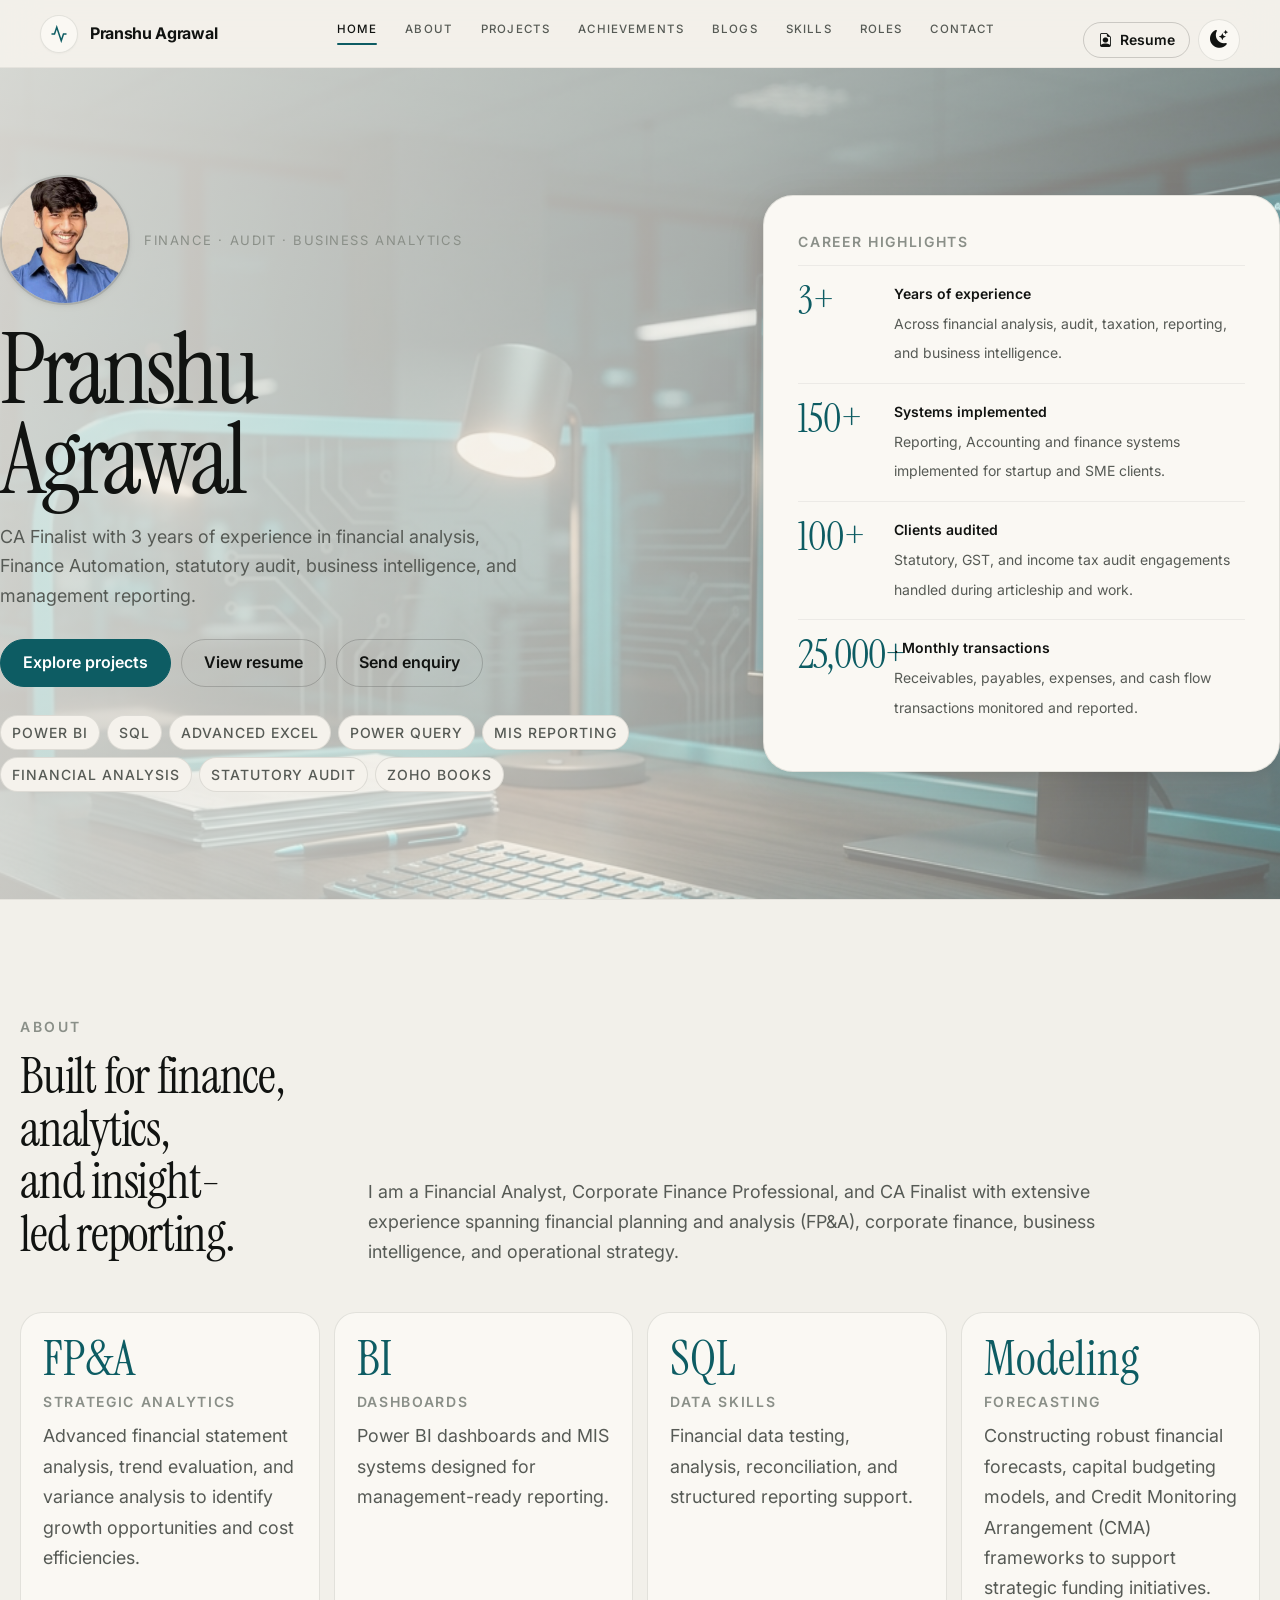
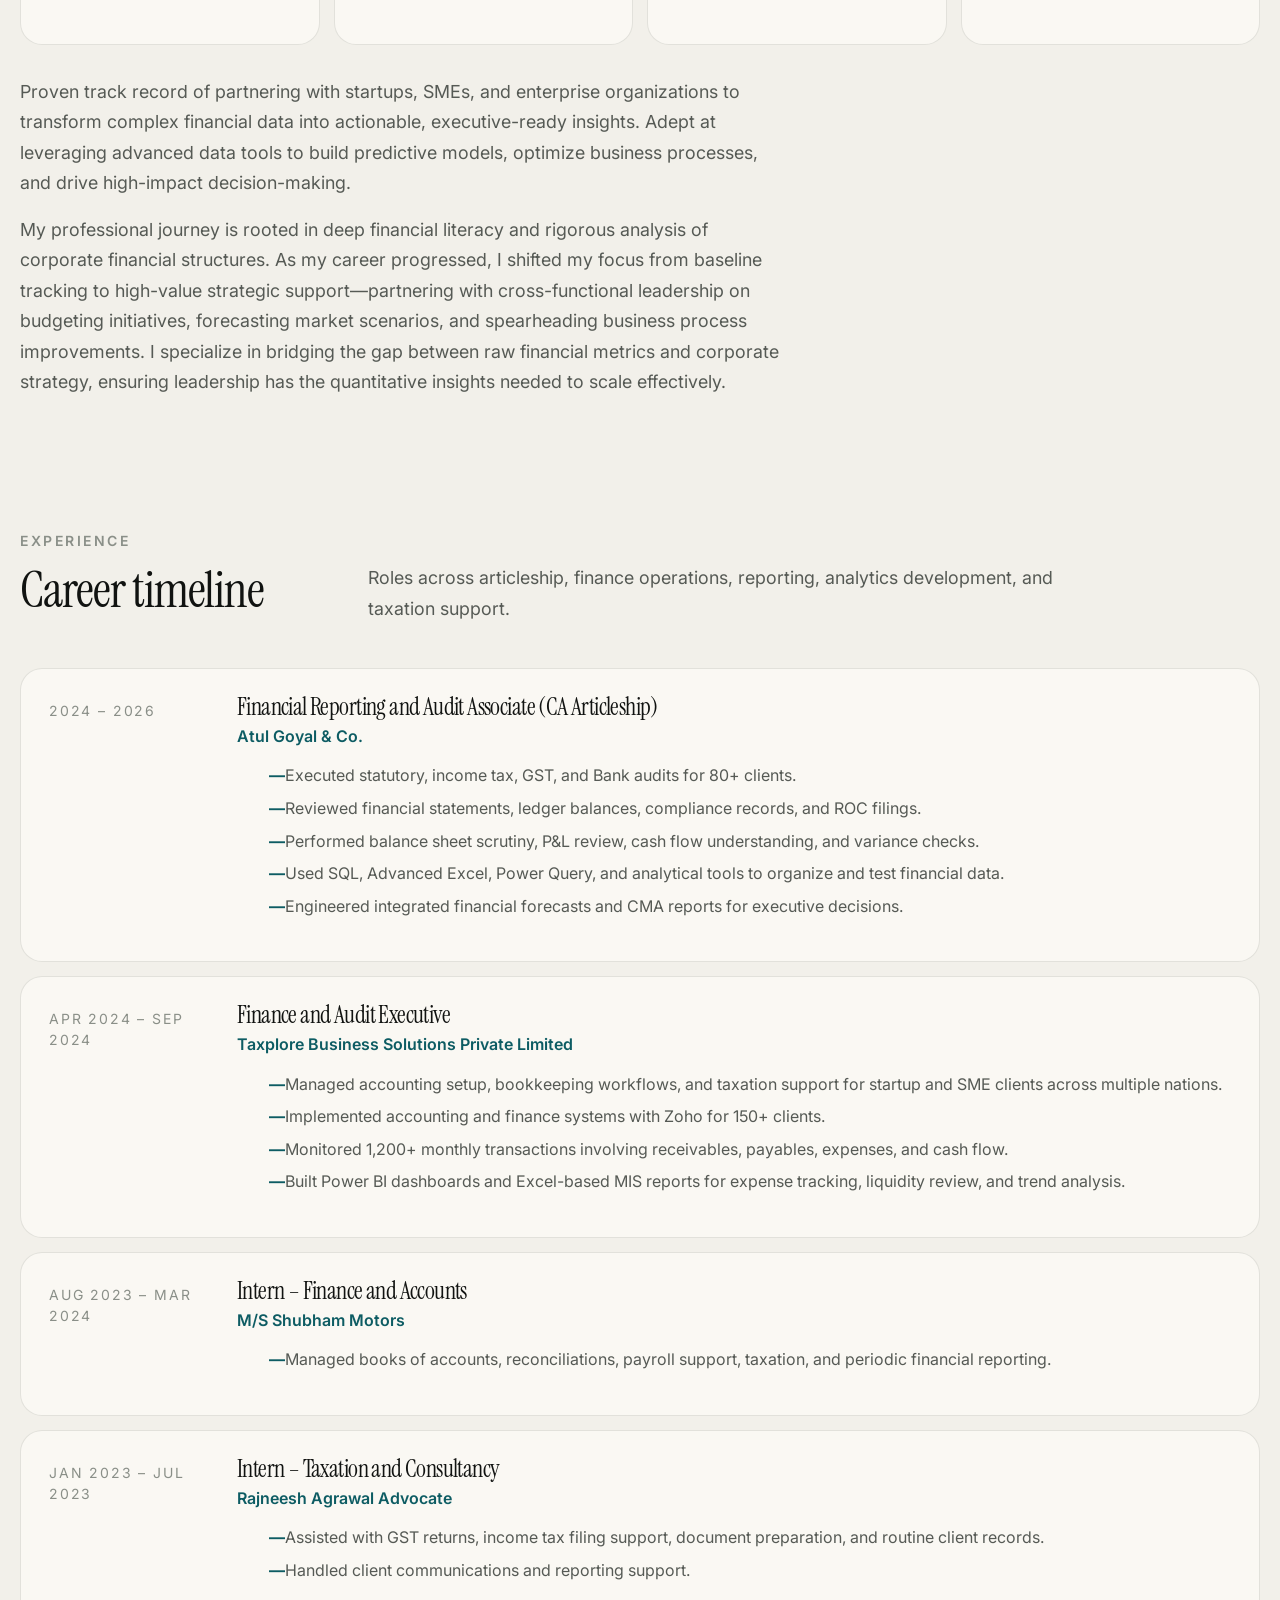
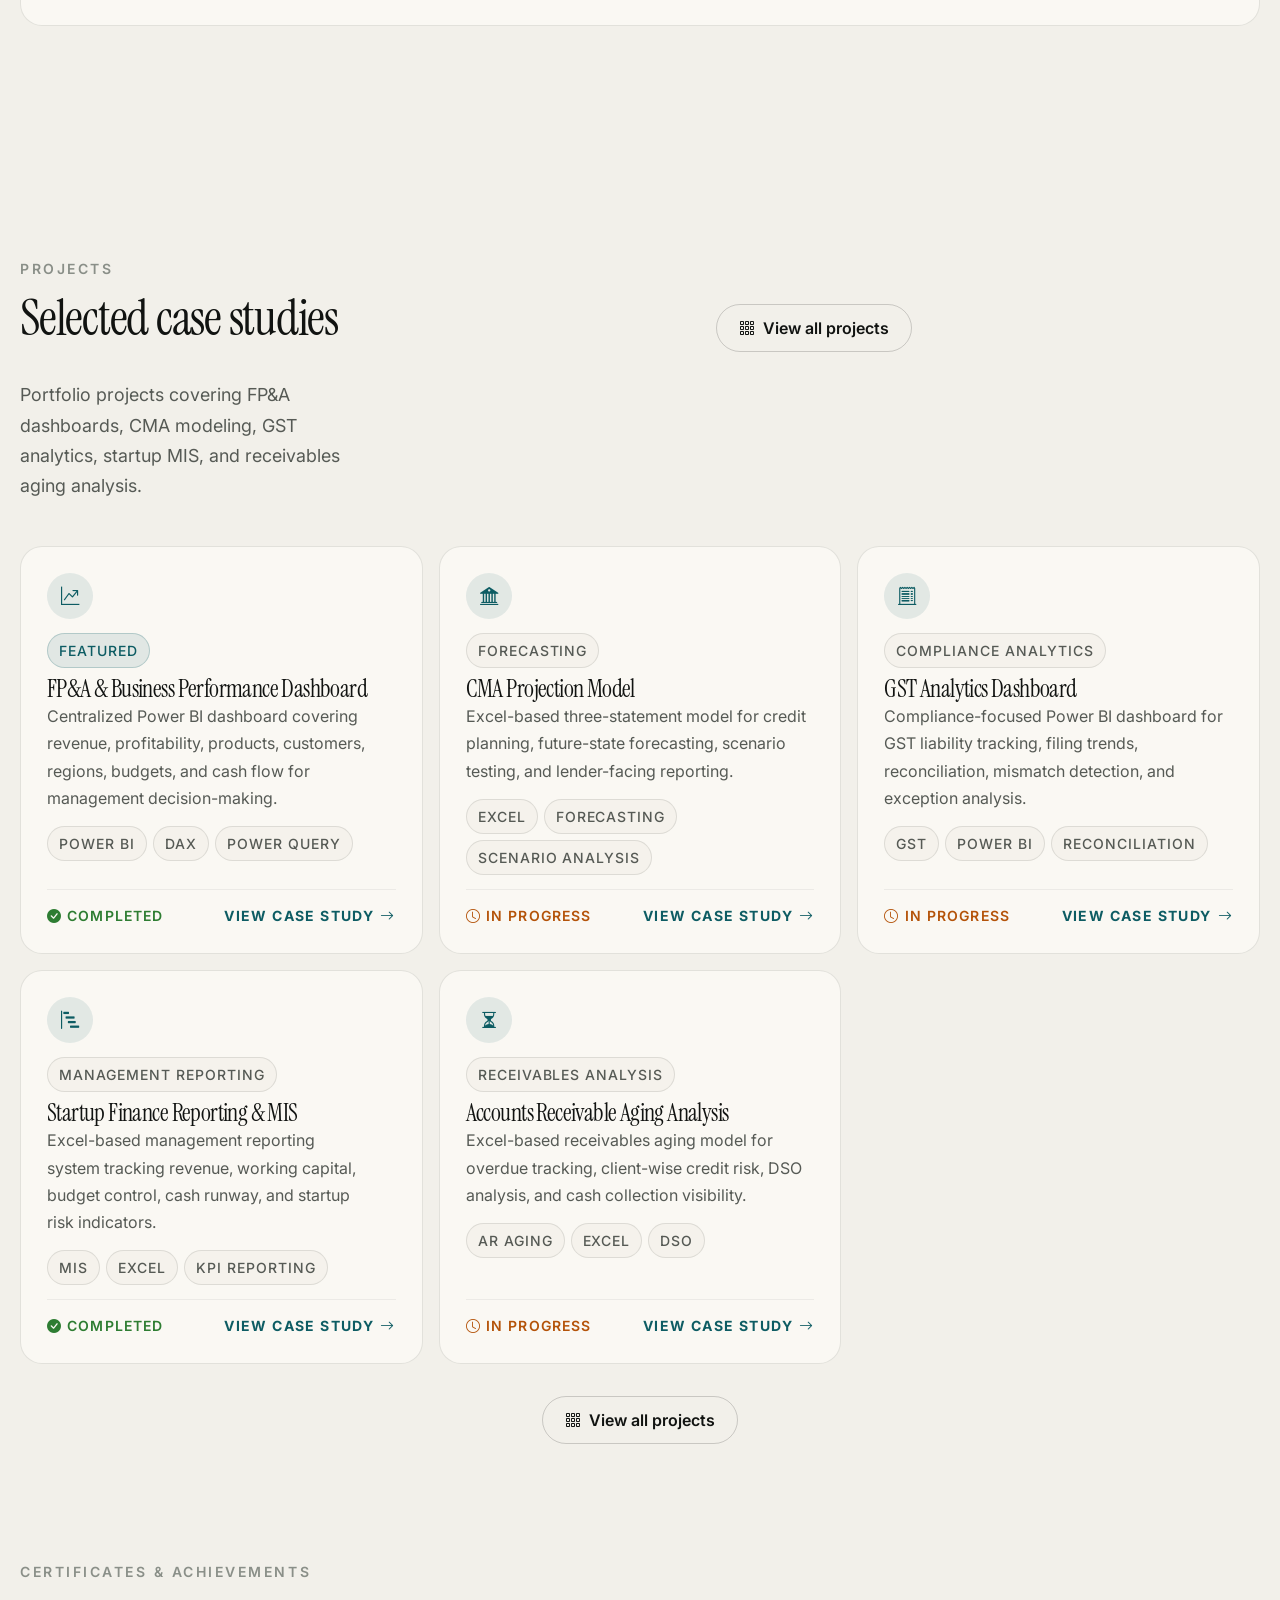
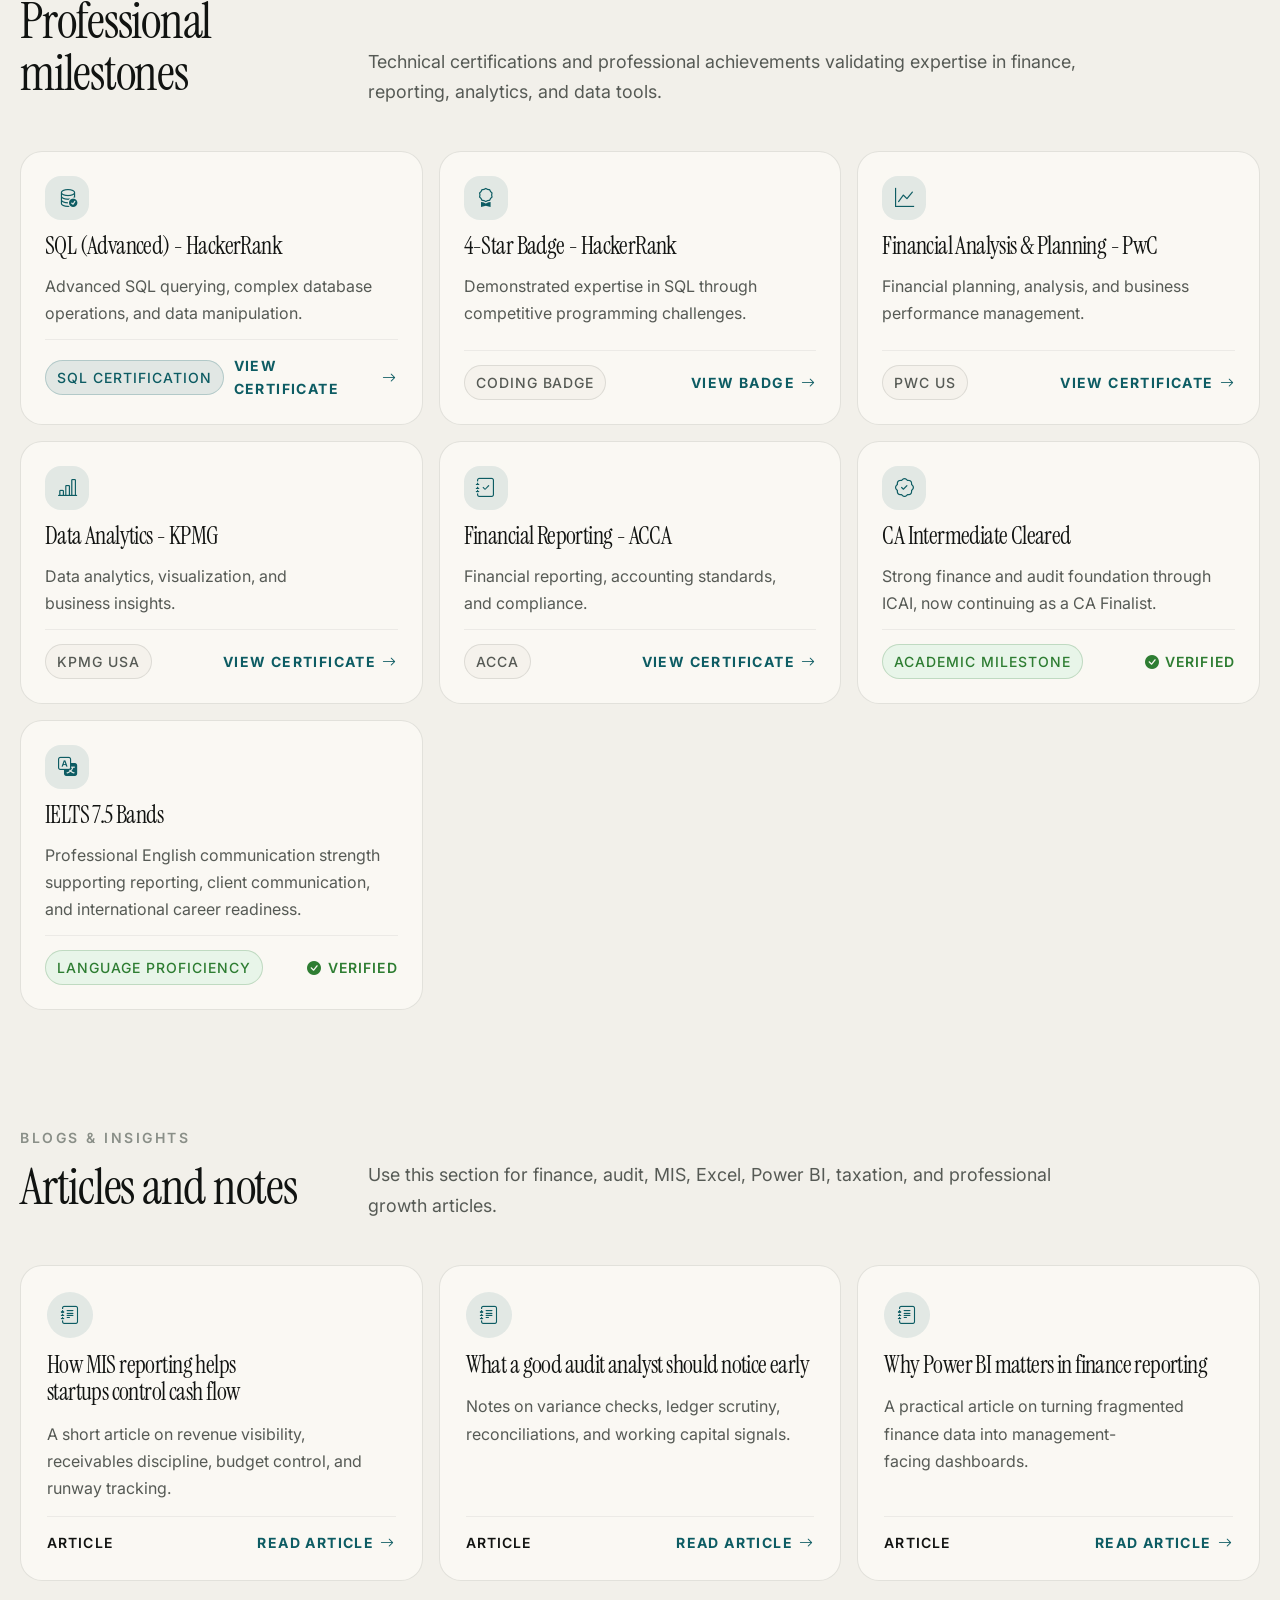
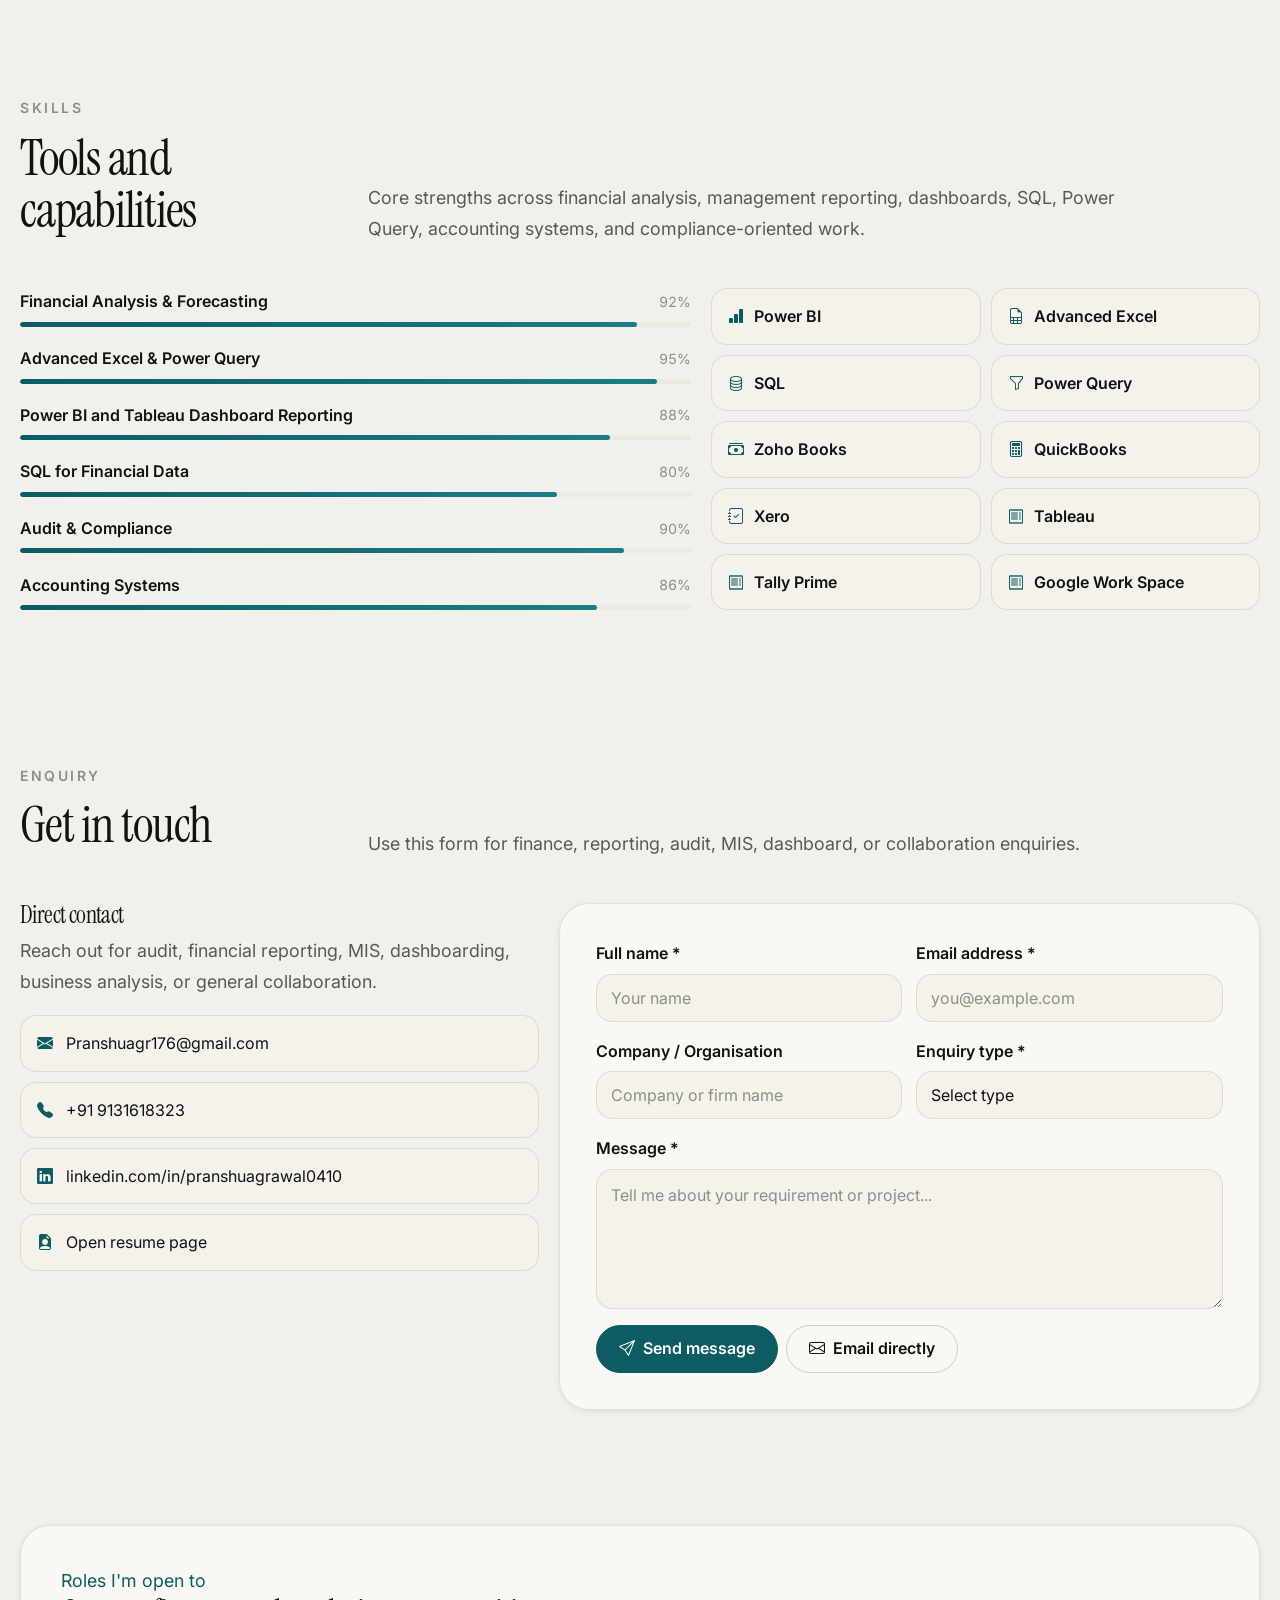
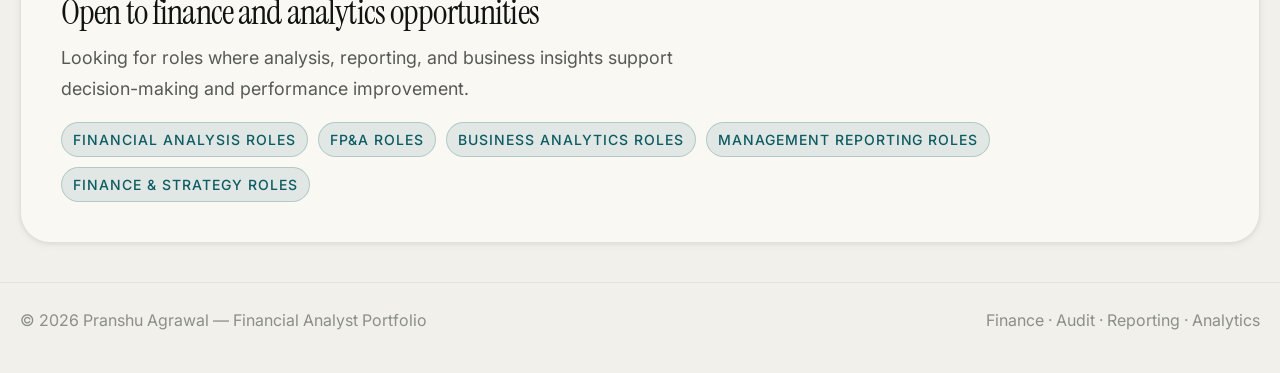
==== index.html @ 71f7e706 "Update index.html" ====
<!DOCTYPE html>
<html lang="en" data-theme="light">
<head>
  <meta charset="UTF-8" />
  <meta name="viewport" content="width=device-width, initial-scale=1.0" />
  <title>Pranshu Agrawal — Financial Analyst </title>
  <meta
    name="description"
    content="Portfolio of Pranshu Agrawal, Financial Analyst with expertise in audit, financial reporting, taxation, Power BI, SQL, Excel, MIS, and business analytics."
  />

  <link rel="preconnect" href="https://fonts.googleapis.com">
  <link rel="preconnect" href="https://fonts.gstatic.com" crossorigin>
  <link
    href="https://fonts.googleapis.com/css2?family=Inter:wght@400;500;600;700;800&family=Instrument+Serif:ital@0;1&display=swap"
    rel="stylesheet"
  />

  <link href="https://cdn.jsdelivr.net/npm/bootstrap@5.3.8/dist/css/bootstrap.min.css" rel="stylesheet">
  <link rel="stylesheet" href="https://cdn.jsdelivr.net/npm/bootstrap-icons@1.11.3/font/bootstrap-icons.min.css">
  <link href="https://unpkg.com/aos@2.3.4/dist/aos.css" rel="stylesheet">
  <link rel="stylesheet" href="css/style.css" />
  <link rel="stylesheet" href="css/mobile-navbar.css" media="screen and (max-width: 991.98px)">

  <script type="application/ld+json">
  {
    "@context": "https://schema.org",
    "@type": "Person",
    "name": "Pranshu Agrawal",
    "jobTitle": "Financial Analyst",
    "email": "Pranshuagr176@gmail.com",
    "telephone": "+91 9131618323",
    "url": "https://myportfoliowebsite.com",
    "sameAs": ["https://linkedin.com/in/pranshuagrawal0410"]
  }
  </script>
</head>
<body>
  <a href="#hero" class="skip-link">Skip to content</a>

  <header class="site-header">
    <nav class="navbar navbar-expand-lg" aria-label="Main navigation">
      <div class="wrap d-flex align-items-center justify-content-between gap-3">
        <a class="navbar-brand" href="index.html">
          <span class="brand-logo" aria-hidden="true">
            <svg width="18" height="18" viewBox="0 0 24 24" fill="none" stroke="currentColor" stroke-width="2">
              <polyline points="22 12 18 12 15 21 9 3 6 12 2 12"></polyline>
            </svg>
          </span>
          Pranshu Agrawal
        </a>

        <button
          class="navbar-toggler"
          type="button"
          data-bs-toggle="collapse"
          data-bs-target="#mainNav"
          aria-controls="mainNav"
          aria-expanded="false"
          aria-label="Toggle navigation"
        >
          <i class="bi bi-list" style="font-size:1.25rem;"></i>
        </button>

        <div class="collapse navbar-collapse" id="mainNav">
          <ul class="navbar-nav mx-auto mb-2 mb-lg-0 gap-1">
            <li class="nav-item"><a class="nav-link active" href="#hero">Home</a></li>
            <li class="nav-item"><a class="nav-link" href="#about">About</a></li>
            <li class="nav-item"><a class="nav-link" href="#projects">Projects</a></li>
            <li class="nav-item"><a class="nav-link" href="#achievements">Achievements</a></li>
            <li class="nav-item"><a class="nav-link" href="#blogs">Blogs</a></li>
            <li class="nav-item"><a class="nav-link" href="#skills">Skills</a></li>
            <li class="nav-item"><a class="nav-link" href="#roles">Roles</a></li>
            <li class="nav-item"><a class="nav-link" href="#contact">Contact</a></li>
          </ul>

          <div class="d-flex align-items-center gap-2 mt-3 mt-lg-0">
            <a class="btn-outline-swiss btn-sm-swiss" href="resume.html">
              <i class="bi bi-file-earmark-person"></i> Resume
            </a>
            <button class="theme-btn" type="button" data-theme-toggle aria-label="Toggle theme">
              <i class="bi bi-moon-stars-fill"></i>
            </button>
          </div>
        </div>
      </div>
    </nav>
  </header>

  <main>
    <section class="hero" id="hero">
      <div class="hero-cover">
        <img src="assets/cover.png" alt="Cover image for portfolio" class="hero-cover-img">
      </div>

      <div class="wrap hero-content">
        <div class="hero-grid">
          <div>
            <div class="hero-eyebrow" data-aos="fade-up">
              <img src="assets/portrait.jpeg" alt="Pranshu Agrawal" class="portrait" width="130" height="130" loading="eager">
              <span>Finance · Audit · Business Analytics</span>
            </div>

            <h1 class="hero-name" data-aos="fade-up" data-aos-delay="80">Pranshu<br>Agrawal</h1>

            <p class="hero-tagline" data-aos="fade-up" data-aos-delay="140">
              CA Finalist with 3 years of experience in financial analysis, Finance Automation, statutory audit,
              business intelligence, and management reporting.
            </p>

            <div class="hero-actions" data-aos="fade-up" data-aos-delay="200">
              <a class="btn-swiss" href="#projects">Explore projects</a>
              <a class="btn-outline-swiss" href="resume.html">View resume</a>
              <a class="btn-outline-swiss" href="#contact">Send enquiry</a>
            </div>

            <div class="hero-chips" data-aos="fade-up" data-aos-delay="260">
              <span class="chip">Power BI</span>
              <span class="chip">SQL</span>
              <span class="chip">Advanced Excel</span>
              <span class="chip">Power Query</span>
              <span class="chip">MIS Reporting</span>
              <span class="chip">Financial Analysis</span>
              <span class="chip">Statutory Audit</span>
              <span class="chip">Zoho Books</span>
            </div>
          </div>

          <aside class="hero-panel" data-aos="fade-left" data-aos-delay="120">
            <div class="label-sm mb-3">Career highlights</div>

            <div class="metric-row">
              <div class="metric-num" data-count="3" data-suffix="+">0+</div>
              <div class="metric-desc">
                <strong>Years of experience</strong>
                <span>Across financial analysis, audit, taxation, reporting, and business intelligence.</span>
              </div>
            </div>

            <div class="metric-row">
              <div class="metric-num" data-count="150" data-suffix="+">0+</div>
              <div class="metric-desc">
                <strong>Systems implemented</strong>
                <span> Reporting, Accounting and finance systems implemented for startup and SME clients.</span>
              </div>
            </div>

            <div class="metric-row">
              <div class="metric-num" data-count="100" data-suffix="+">0+</div>
              <div class="metric-desc">
                <strong>Clients audited</strong>
                <span>Statutory, GST, and income tax audit engagements handled during articleship and work.</span>
              </div>
            </div>

            <div class="metric-row">
              <h1><div class="metric-num" data-count="25000" data-suffix="+">0+</div></h1>
              <div class="metric-desc">
                <strong>.    Monthly transactions</strong>
                <span>Receivables, payables, expenses, and cash flow transactions monitored and reported.</span>
              </div>
            </div>
          </aside>
        </div>
      </div>
    </section>

    <section class="section" id="about">
      <div class="wrap">
        <div class="section-head" data-aos="fade-up">
          <div>
            <span class="kicker">About</span>
            <h2 class="heading-xl">Built for finance, analytics, and insight-led reporting.</h2>
          </div>
          <p>
           I am a Financial Analyst, Corporate Finance Professional, and CA Finalist with extensive experience spanning financial planning and analysis (FP&A), corporate finance, business intelligence, and operational strategy.
          </p>
        </div>

        <div class="stats-grid" data-aos="fade-up">
          <div class="stat-card">
            <div class="stat-num">FP&A</div>
            <div class="label-sm mb-2">Strategic Analytics</div>
            <p>Advanced financial statement analysis, trend evaluation, and variance analysis to identify growth opportunities and cost efficiencies.</p>
          </div>

          <div class="stat-card">
            <div class="stat-num">BI</div>
            <div class="label-sm mb-2">Dashboards</div>
            <p>Power BI dashboards and MIS systems designed for management-ready reporting.</p>
          </div>

          <div class="stat-card">
            <div class="stat-num">SQL</div>
            <div class="label-sm mb-2">Data skills</div>
            <p>Financial data testing, analysis, reconciliation, and structured reporting support.</p>
          </div>

          <div class="stat-card">
            <div class="stat-num">Modeling</div>
            <div class="label-sm mb-2">Forecasting</div>
            <p>Constructing robust financial forecasts, capital budgeting models, and Credit Monitoring Arrangement (CMA) frameworks to support strategic funding initiatives.</p>
          </div>
        </div>

        <div class="mt-8" data-aos="fade-up">
          <p>
 Proven track record of partnering with startups, SMEs, and enterprise organizations to transform complex financial data into actionable, executive-ready insights. Adept at leveraging advanced data tools to build predictive models, optimize business processes, and drive high-impact decision-making.
          </p>

          <p class="mt-4">
My professional journey is rooted in deep financial literacy and rigorous analysis of corporate financial structures. As my career progressed, I shifted my focus from baseline tracking to high-value strategic support—partnering with cross-functional leadership on budgeting initiatives, forecasting market scenarios, and spearheading business process improvements. I specialize in bridging the gap between raw financial metrics and corporate strategy, ensuring leadership has the quantitative insights needed to scale effectively.
          </p>
        </div>
      </div>
    </section>

    <section class="section" id="experience" style="padding-top:0;">
      <div class="wrap">
        <div class="section-head" data-aos="fade-up">
          <div>
            <span class="kicker">Experience</span>
            <h2 class="heading-xl">Career timeline</h2>
          </div>
          <p>
            Roles across articleship, finance operations, reporting, analytics development, and taxation support.
          </p>
        </div>

        <div class="timeline">
          <article class="timeline-item" data-aos="fade-up">
            <div class="tl-date">2024 – 2026</div>
            <div>
              <h3 class="tl-title">Financial Reporting and Audit Associate (CA Articleship)</h3>
              <span class="tl-company">Atul Goyal &amp; Co.</span>
              <ul class="tl-points">
                <li>Executed statutory, income tax, GST, and Bank audits for 80+ clients.</li>
                <li>Reviewed financial statements, ledger balances, compliance records, and ROC filings.</li>
                <li>Performed balance sheet scrutiny, P&amp;L review, cash flow understanding, and variance checks.</li>
                <li>Used SQL, Advanced Excel, Power Query, and analytical tools to organize and test financial data.</li>
                <li>Engineered integrated financial forecasts and CMA reports for executive decisions.</li>
              </ul>
            </div>
          </article>

          <article class="timeline-item" data-aos="fade-up">
            <div class="tl-date">Apr 2024 – Sep 2024</div>
            <div>
              <h3 class="tl-title">Finance and Audit Executive</h3>
              <span class="tl-company">Taxplore Business Solutions Private Limited</span>
              <ul class="tl-points">
                <li>Managed accounting setup, bookkeeping workflows, and taxation support for startup and SME clients across multiple nations.</li>
                <li>Implemented accounting and finance systems with Zoho for 150+ clients.</li>
                <li>Monitored 1,200+ monthly transactions involving receivables, payables, expenses, and cash flow.</li>
                <li>Built Power BI dashboards and Excel-based MIS reports for expense tracking, liquidity review, and trend analysis.</li>
              </ul>
            </div>
          </article>

          <article class="timeline-item" data-aos="fade-up">
            <div class="tl-date">Aug 2023 – Mar 2024</div>
            <div>
              <h3 class="tl-title">Intern – Finance and Accounts</h3>
              <span class="tl-company">M/S Shubham Motors</span>
              <ul class="tl-points">
                <li>Managed books of accounts, reconciliations, payroll support, taxation, and periodic financial reporting.</li>
              </ul>
            </div>
          </article>

          <article class="timeline-item" data-aos="fade-up">
            <div class="tl-date">Jan 2023 – Jul 2023</div>
            <div>
              <h3 class="tl-title">Intern – Taxation and Consultancy</h3>
              <span class="tl-company">Rajneesh Agrawal Advocate</span>
              <ul class="tl-points">
                <li>Assisted with GST returns, income tax filing support, document preparation, and routine client records.</li>
                <li>Handled client communications and reporting support.</li>
              </ul>
            </div>
          </article>
        </div>
      </div>
    </section>

    <section class="section" id="projects">
      <div class="wrap">
        <div class="section-head" data-aos="fade-up">
          <div>
            <span class="kicker">Projects</span>
            <h2 class="heading-xl">Selected case studies</h2>
          </div>
         <div class="mt-8 text-center" data-aos="fade-up">
          <a class="btn-outline-swiss" href="projects.html">
            <i class="bi bi-grid-3x3-gap"></i> View all projects
          </a>
         </div>
          <p>
            Portfolio projects covering FP&amp;A dashboards, CMA modeling, GST analytics, startup MIS, and receivables aging analysis.
          </p>
        </div>

        <div class="projects-grid">
          <article class="project-card" data-aos="fade-up">
            <div class="project-icon"><i class="bi bi-graph-up-arrow"></i></div>
            <div>
              <span class="chip chip-primary mb-2">Featured</span>
              <h3>FP&amp;A &amp; Business Performance Dashboard</h3>
              <p>Centralized Power BI dashboard covering revenue, profitability, products, customers, regions, budgets, and cash flow for management decision-making.</p>
            </div>
            <div class="project-chips">
              <span class="chip">Power BI</span>
              <span class="chip">DAX</span>
              <span class="chip">Power Query</span>
            </div>
            <div class="project-foot">
              <span class="project-status status-complete"><i class="bi bi-check-circle-fill"></i> Completed</span>
              <a class="project-link" href="project-fpa.html">View case study <i class="bi bi-arrow-right"></i></a>
            </div>
          </article>

          <article class="project-card" data-aos="fade-up">
            <div class="project-icon"><i class="bi bi-bank2"></i></div>
            <div>
              <span class="chip mb-2">Forecasting</span>
              <h3>CMA Projection Model</h3>
              <p>Excel-based three-statement model for credit planning, future-state forecasting, scenario testing, and lender-facing reporting.</p>
            </div>
            <div class="project-chips">
              <span class="chip">Excel</span>
              <span class="chip">Forecasting</span>
              <span class="chip">Scenario Analysis</span>
            </div>
            <div class="project-foot">
              <span class="project-status status-progress"><i class="bi bi-clock"></i> In Progress</span>
              <a class="project-link" href="project-cma.html">View case study <i class="bi bi-arrow-right"></i></a>
            </div>
          </article>

          <article class="project-card" data-aos="fade-up">
            <div class="project-icon"><i class="bi bi-receipt-cutoff"></i></div>
            <div>
              <span class="chip mb-2">Compliance Analytics</span>
              <h3>GST Analytics Dashboard</h3>
              <p>Compliance-focused Power BI dashboard for GST liability tracking, filing trends, reconciliation, mismatch detection, and exception analysis.</p>
            </div>
            <div class="project-chips">
              <span class="chip">GST</span>
              <span class="chip">Power BI</span>
              <span class="chip">Reconciliation</span>
            </div>
            <div class="project-foot">
              <span class="project-status status-progress"><i class="bi bi-clock"></i> In Progress</span>
              <a class="project-link" href="project-gst.html">View case study <i class="bi bi-arrow-right"></i></a>
            </div>
          </article>

          <article class="project-card" data-aos="fade-up">
            <div class="project-icon"><i class="bi bi-bar-chart-steps"></i></div>
            <div>
              <span class="chip mb-2">Management Reporting</span>
              <h3>Startup Finance Reporting &amp; MIS</h3>
              <p>Excel-based management reporting system tracking revenue, working capital, budget control, cash runway, and startup risk indicators.</p>
            </div>
            <div class="project-chips">
              <span class="chip">MIS</span>
              <span class="chip">Excel</span>
              <span class="chip">KPI Reporting</span>
            </div>
            <div class="project-foot">
              <span class="project-status status-complete"><i class="bi bi-check-circle-fill"></i> Completed</span>
              <a class="project-link" href="project-mis.html">View case study <i class="bi bi-arrow-right"></i></a>
            </div>
          </article>

          <article class="project-card" data-aos="fade-up">
            <div class="project-icon"><i class="bi bi-hourglass-split"></i></div>
            <div>
              <span class="chip mb-2">Receivables Analysis</span>
              <h3>Accounts Receivable Aging Analysis</h3>
              <p>Excel-based receivables aging model for overdue tracking, client-wise credit risk, DSO analysis, and cash collection visibility.</p>
            </div>
            <div class="project-chips">
              <span class="chip">AR Aging</span>
              <span class="chip">Excel</span>
              <span class="chip">DSO</span>
            </div>
            <div class="project-foot">
              <span class="project-status status-progress"><i class="bi bi-clock"></i> In Progress</span>
              <a class="project-link" href="project-ar.html">View case study <i class="bi bi-arrow-right"></i></a>
            </div>
          </article>
        </div>

        <div class="mt-8 text-center" data-aos="fade-up">
          <a class="btn-outline-swiss" href="projects.html">
            <i class="bi bi-grid-3x3-gap"></i> View all projects
          </a>
        </div>
      </div>
    </section>

    <section class="section" id="achievements" style="padding-top:0;">
      <div class="wrap">
        <div class="section-head" data-aos="fade-up">
          <div>
            <span class="kicker">Certificates & Achievements</span>
            <h2 class="heading-xl">Professional milestones</h2>
          </div>
          <p>
            Technical certifications and professional achievements validating expertise in finance,
            reporting, analytics, and data tools.
          </p>
        </div>

        <div class="achievements-grid">
          <article class="achievement-card" data-aos="fade-up">
            <div class="achievement-icon"><i class="bi bi-database-check"></i></div>
            <h3>SQL (Advanced) - HackerRank</h3>
            <p>Advanced SQL querying, complex database operations, and data manipulation.</p>
            <div class="project-foot">
              <span class="chip chip-primary">SQL Certification</span>
              <a href="https://www.hackerrank.com/certificates/iframe/f44a34c142cf" class="project-link" target="_blank" rel="noopener noreferrer">View Certificate <i class="bi bi-arrow-right"></i></a>
            </div>
          </article>

          <article class="achievement-card" data-aos="fade-up">
            <div class="achievement-icon"><i class="bi bi-award"></i></div>
            <h3>4-Star Badge - HackerRank</h3>
            <p>Demonstrated expertise in SQL through competitive programming challenges.</p>
            <div class="project-foot">
              <span class="chip">Coding Badge</span>
              <a href="https://www.hackerrank.com/certificates/iframe/f44a34c142cf" class="project-link" target="_blank" rel="noopener noreferrer">View Badge <i class="bi bi-arrow-right"></i></a>
            </div>
          </article>

          <article class="achievement-card" data-aos="fade-up">
            <div class="achievement-icon"><i class="bi bi-graph-up"></i></div>
            <h3>Financial Analysis &amp; Planning - PwC</h3>
            <p>Financial planning, analysis, and business performance management.</p>
            <div class="project-foot">
              <span class="chip">PwC US</span>
              <a href="https://forage-uploads-prod.s3.amazonaws.com/completion-certificates/PwC%20US/N9wYyLnaWpizw8Yjy_CA4pBqsy4b4PdyaBP_s7kywQ3bdoi59cJwq_1730026699503_completion_certificate.pdf" class="project-link" target="_blank" rel="noopener noreferrer">View Certificate <i class="bi bi-arrow-right"></i></a>
            </div>
          </article>

          <article class="achievement-card" data-aos="fade-up">
            <div class="achievement-icon"><i class="bi bi-bar-chart-line"></i></div>
            <h3>Data Analytics - KPMG</h3>
            <p>Data analytics, visualization, and business insights.</p>
            <div class="project-foot">
              <span class="chip">KPMG USA</span>
              <a href="https://forage-uploads-prod.s3.amazonaws.com/completion-certificates/KPMG%20USA/AQx4i8JTDDJrMAq4F_dqdMvpBtAYYtbbNge_s7kywQ3bdoi59cJwq_1730024475104_completion_certificate.pdf" class="project-link" target="_blank" rel="noopener noreferrer">View Certificate <i class="bi bi-arrow-right"></i></a>
            </div>
          </article>

          <article class="achievement-card" data-aos="fade-up">
            <div class="achievement-icon"><i class="bi bi-journal-check"></i></div>
            <h3>Financial Reporting - ACCA</h3>
            <p>Financial reporting, accounting standards, and compliance.</p>
            <div class="project-foot">
              <span class="chip">ACCA</span>
              <a href="https://forage-uploads-prod.s3.amazonaws.com/completion-certificates/ACCA/uY9Mkm9Emf8frDPeb_MuLqSKBp5sav83L6j_s7kywQ3bdoi59cJwq_1730025760349_completion_certificate.pdf" class="project-link" target="_blank" rel="noopener noreferrer">View Certificate <i class="bi bi-arrow-right"></i></a>
            </div>
          </article>

          <article class="achievement-card" data-aos="fade-up">
            <div class="achievement-icon"><i class="bi bi-patch-check"></i></div>
            <h3>CA Intermediate Cleared</h3>
            <p>Strong finance and audit foundation through ICAI, now continuing as a CA Finalist.</p>
            <div class="project-foot">
              <span class="chip chip-success">Academic milestone</span>
              <span class="project-status status-complete"><i class="bi bi-check-circle-fill"></i> Verified</span>
            </div>
          </article>

          <article class="achievement-card" data-aos="fade-up">
            <div class="achievement-icon"><i class="bi bi-translate"></i></div>
            <h3>IELTS 7.5 Bands</h3>
            <p>Professional English communication strength supporting reporting, client communication, and international career readiness.</p>
            <div class="project-foot">
              <span class="chip chip-success">Language proficiency</span>
              <span class="project-status status-complete"><i class="bi bi-check-circle-fill"></i> Verified</span>
            </div>
          </article>
        </div>
      </div>
    </section>

    <section class="section" id="blogs" style="padding-top:0;">
      <div class="wrap">
        <div class="section-head" data-aos="fade-up">
          <div>
            <span class="kicker">Blogs & Insights</span>
            <h2 class="heading-xl">Articles and notes</h2>
          </div>
          <p>Use this section for finance, audit, MIS, Excel, Power BI, taxation, and professional growth articles.</p>
        </div>

        <div class="projects-grid" data-aos="fade-up">
          <article class="project-card blog-trigger" data-blog="blog1" tabindex="0" role="button">
            <div class="project-icon"><i class="bi bi-journal-text"></i></div>
            <h3>How MIS reporting helps startups control cash flow</h3>
            <p>A short article on revenue visibility, receivables discipline, budget control, and runway tracking.</p>
            <div class="project-foot">
              <span class="project-status">Article</span>
              <button class="project-link blog-open-btn" type="button">Read article <i class="bi bi-arrow-right"></i></button>
            </div>
          </article>

          <article class="project-card blog-trigger" data-blog="blog2" tabindex="0" role="button">
            <div class="project-icon"><i class="bi bi-journal-text"></i></div>
            <h3>What a good audit analyst should notice early</h3>
            <p>Notes on variance checks, ledger scrutiny, reconciliations, and working capital signals.</p>
            <div class="project-foot">
              <span class="project-status">Article</span>
              <button class="project-link blog-open-btn" type="button">Read article <i class="bi bi-arrow-right"></i></button>
            </div>
          </article>

          <article class="project-card blog-trigger" data-blog="blog3" tabindex="0" role="button">
            <div class="project-icon"><i class="bi bi-journal-text"></i></div>
            <h3>Why Power BI matters in finance reporting</h3>
            <p>A practical article on turning fragmented finance data into management-facing dashboards.</p>
            <div class="project-foot">
              <span class="project-status">Article</span>
              <button class="project-link blog-open-btn" type="button">Read article <i class="bi bi-arrow-right"></i></button>
            </div>
          </article>
        </div>
      </div>
    </section>

    <section class="section" id="skills" style="padding-top:0;">
      <div class="wrap">
        <div class="section-head" data-aos="fade-up">
          <div>
            <span class="kicker">Skills</span>
            <h2 class="heading-xl">Tools and capabilities</h2>
          </div>
          <p>
            Core strengths across financial analysis, management reporting, dashboards, SQL,
            Power Query, accounting systems, and compliance-oriented work.
          </p>
        </div>

        <div class="skills-wrap">
          <div class="skill-list" data-aos="fade-up">
            <div class="skill-item">
              <div class="skill-meta"><strong>Financial Analysis & Forecasting</strong><span>92%</span></div>
              <div class="skill-track"><div class="skill-fill" data-level="92%"></div></div>
            </div>
            <div class="skill-item">
              <div class="skill-meta"><strong>Advanced Excel & Power Query</strong><span>95%</span></div>
              <div class="skill-track"><div class="skill-fill" data-level="95%"></div></div>
            </div>
            <div class="skill-item">
              <div class="skill-meta"><strong>Power BI and Tableau Dashboard Reporting</strong><span>88%</span></div>
              <div class="skill-track"><div class="skill-fill" data-level="88%"></div></div>
            </div>
            <div class="skill-item">
              <div class="skill-meta"><strong>SQL for Financial Data</strong><span>80%</span></div>
              <div class="skill-track"><div class="skill-fill" data-level="80%"></div></div>
            </div>
            <div class="skill-item">
              <div class="skill-meta"><strong>Audit & Compliance</strong><span>90%</span></div>
              <div class="skill-track"><div class="skill-fill" data-level="90%"></div></div>
            </div>
            <div class="skill-item">
              <div class="skill-meta"><strong>Accounting Systems</strong><span>86%</span></div>
              <div class="skill-track"><div class="skill-fill" data-level="86%"></div></div>
            </div>
          </div>

          <div class="tools-grid" data-aos="fade-up" data-aos-delay="80">
            <div class="tool-card"><span class="tool-icon"><i class="bi bi-bar-chart-fill"></i></span>Power BI</div>
            <div class="tool-card"><span class="tool-icon"><i class="bi bi-file-earmark-spreadsheet"></i></span>Advanced Excel</div>
            <div class="tool-card"><span class="tool-icon"><i class="bi bi-database"></i></span>SQL</div>
            <div class="tool-card"><span class="tool-icon"><i class="bi bi-funnel"></i></span>Power Query</div>
            <div class="tool-card"><span class="tool-icon"><i class="bi bi-cash-stack"></i></span>Zoho Books</div>
            <div class="tool-card"><span class="tool-icon"><i class="bi bi-calculator"></i></span>QuickBooks</div>
            <div class="tool-card"><span class="tool-icon"><i class="bi bi-journal-check"></i></span>Xero</div>
            <div class="tool-card"><span class="tool-icon"><i class="bi bi-receipt"></i></span>Tableau</div>
            <div class="tool-card"><span class="tool-icon"><i class="bi bi-receipt"></i></span>Tally Prime</div>
            <div class="tool-card"><span class="tool-icon"><i class="bi bi-receipt"></i></span>Google Work Space</div>
          </div>
        </div>
      </div>
    </section>
    <section class="section" id="contact">
      <div class="wrap">
        <div class="section-head" data-aos="fade-up">
          <div>
            <span class="kicker">Enquiry</span>
            <h2 class="heading-xl">Get in touch</h2>
          </div>
          <p>
            Use this form for finance, reporting, audit, MIS, dashboard, or collaboration enquiries.
          </p>
        </div>

        <div class="contact-grid">
          <div data-aos="fade-up">
            <h3 class="heading-md">Direct contact</h3>
            <p>
              Reach out for audit, financial reporting, MIS, dashboarding, business analysis, or general collaboration.
            </p>

            <div class="contact-info">
              <a class="contact-row" href="mailto:Pranshuagr176@gmail.com">
                <i class="bi bi-envelope-fill"></i>
                <span>Pranshuagr176@gmail.com</span>
              </a>

              <a class="contact-row" href="tel:+919131618323">
                <i class="bi bi-telephone-fill"></i>
                <span>+91 9131618323</span>
              </a>

              <a class="contact-row" href="https://linkedin.com/in/pranshuagrawal0410" target="_blank" rel="noopener noreferrer">
                <i class="bi bi-linkedin"></i>
                <span>linkedin.com/in/pranshuagrawal0410</span>
              </a>

              <a class="contact-row" href="resume.html">
                <i class="bi bi-file-earmark-person-fill"></i>
                <span>Open resume page</span>
              </a>
            </div>
          </div>
          
          <div class="form-card" data-aos="fade-up" data-aos-delay="80">
            <form action="https://api.web3forms.com/submit" method="POST">
              <input type="hidden" name="access_key" value="577a2c18-82fc-4c4c-92db-068cf5ec7b1a">
              <input type="hidden" name="subject" value="Portfolio Enquiry — Pranshu Agrawal">
              <input type="hidden" name="from_name" value="Pranshu Agrawal Portfolio">
              <input type="checkbox" name="botcheck" class="d-none" style="display:none;">

              <div class="form-row">
                <div class="form-group">
                  <label for="name">Full name *</label>
                  <input class="form-control" type="text" id="name" name="name" placeholder="Your name" required>
                </div>

                <div class="form-group">
                  <label for="email">Email address *</label>
                  <input class="form-control" type="email" id="email" name="email" placeholder="you@example.com" required>
                </div>
              </div>

              <div class="form-row">
                <div class="form-group">
                  <label for="company">Company / Organisation</label>
                  <input class="form-control" type="text" id="company" name="company" placeholder="Company or firm name">
                </div>

                <div class="form-group">
                  <label for="enquiry_type">Enquiry type *</label>
                  <select class="form-control" id="enquiry_type" name="enquiry_type" required>
                    <option value="">Select type</option>
                    <option>Financial Analysis</option>
                    <option>Audit & Compliance</option>
                    <option>MIS & Reporting</option>
                    <option>Power BI Dashboard</option>
                    <option>CMA / Forecasting</option>
                    <option>General Collaboration</option>
                  </select>
                </div>
              </div>

              <div class="form-group">
                <label for="message">Message *</label>
                <textarea class="form-control" id="message" name="message" placeholder="Tell me about your requirement or project..." required></textarea>
              </div>

              <div class="d-flex flex-wrap gap-2 align-items-center">
                <button class="btn-swiss" type="submit">
                  <i class="bi bi-send"></i> Send message
                </button>
                <a class="btn-outline-swiss" href="mailto:Pranshuagr176@gmail.com">
                  <i class="bi bi-envelope"></i> Email directly
                </a>
              </div>
            </form>
          </div>
        </div>
      </div>
    </section>
<section id="roles" class="section section-sm roles-section">
  <div class="wrap">
    <div class="roles-card">
      <div class="section-label">Roles I'm open to</div>
      <h2 class="heading-lg">Open to finance and analytics opportunities</h2>
      <p class="text-sm roles-intro">
        Looking for roles where analysis, reporting, and business insights support decision-making and performance improvement.
      </p>

      <div class="roles-tags">
        <span class="chip chip-primary role-chip">Financial Analysis Roles</span>
        <span class="chip chip-primary role-chip">FP&amp;A Roles</span>
        <span class="chip chip-primary role-chip">Business Analytics Roles</span>
        <span class="chip chip-primary role-chip">Management Reporting Roles</span>
        <span class="chip chip-primary role-chip">Finance &amp; Strategy Roles</span>
      </div>
    </div>
  </div>
</section>
  </main>

  <div class="blog-modal" id="blogModal" aria-hidden="true">
    <div class="blog-modal-overlay"></div>
    <div class="blog-modal-dialog card-swiss card-xl" role="dialog" aria-modal="true" aria-labelledby="blogModalTitle">
      <button class="blog-modal-close" id="blogClose" aria-label="Close article">
        <i class="bi bi-x-lg"></i>
      </button>
      <span class="label-sm" id="blogModalType">Article</span>
      <h3 class="heading-lg mt-3" id="blogModalTitle">Title</h3>
      <div class="mt-4 text-muted-custom" id="blogModalBody"></div>
    </div>
  </div>

  <footer class="site-footer">
    <div class="wrap d-flex flex-column flex-md-row justify-content-between gap-2">
      <span>© 2026 Pranshu Agrawal — Financial Analyst Portfolio</span>
      <span>Finance · Audit · Reporting · Analytics</span>
    </div>
  </footer>

  <script src="https://cdn.jsdelivr.net/npm/bootstrap@5.3.8/dist/js/bootstrap.bundle.min.js"></script>
  <script src="https://unpkg.com/aos@2.3.4/dist/aos.js"></script>
  <script>
    AOS.init({
      once: true,
      duration: 500,
      offset: 60
    });
  </script>

  <script>
    (function () {
      const root = document.documentElement;
      const toggle = document.querySelector('[data-theme-toggle]');
      if (!toggle) return;

      let theme = window.matchMedia('(prefers-color-scheme: dark)').matches ? 'dark' : 'light';
      root.setAttribute('data-theme', theme);

      function updateIcon() {
        toggle.innerHTML = theme === 'dark'
          ? '<i class="bi bi-sun-fill"></i>'
          : '<i class="bi bi-moon-stars-fill"></i>';
      }

      updateIcon();

      toggle.addEventListener('click', function () {
        theme = theme === 'dark' ? 'light' : 'dark';
        root.setAttribute('data-theme', theme);
        updateIcon();
      });
    })();

    (function () {
      const counters = document.querySelectorAll('[data-count]');
      if (!counters.length) return;

      const io = new IntersectionObserver((entries, observer) => {
        entries.forEach(entry => {
          if (!entry.isIntersecting) return;

          const el = entry.target;
          const end = parseInt(el.dataset.count, 10);
          const suffix = el.dataset.suffix || '';
          let current = 0;
          const step = Math.max(1, Math.ceil(end / 40));

          const timer = setInterval(() => {
            current += step;
            if (current >= end) {
              current = end;
              clearInterval(timer);
            }
            el.textContent = current.toLocaleString() + suffix;
          }, 25);

          observer.unobserve(el);
        });
      }, { threshold: 0.6 });

      counters.forEach(counter => io.observe(counter));
    })();

    (function () {
      const bars = document.querySelectorAll('.skill-fill');
      if (!bars.length) return;

      const io = new IntersectionObserver((entries, observer) => {
        entries.forEach(entry => {
          if (!entry.isIntersecting) return;
          entry.target.style.width = entry.target.dataset.level;
          observer.unobserve(entry.target);
        });
      }, { threshold: 0.45 });

      bars.forEach(bar => io.observe(bar));
    })();

    (function () {
      const modal = document.getElementById('blogModal');
      const modalTitle = document.getElementById('blogModalTitle');
      const modalBody = document.getElementById('blogModalBody');
      const closeBtn = document.getElementById('blogClose');
      const overlay = modal.querySelector('.blog-modal-overlay');
      const triggers = document.querySelectorAll('.blog-trigger');

      const articles = {
        blog1: {
          title: 'How MIS reporting helps startups control cash flow',
          body: `
            <p>Startups often grow faster than their reporting systems. When revenue, expenses, receivables, and cash movements are tracked in isolated sheets, management loses decision visibility.</p>
            <p>A well-designed MIS brings these elements together into one monthly reporting structure. It helps management review revenue trends, DSO, budget variance, cash position, and runway before problems become urgent.</p>
            <p>The value of MIS is not only reporting accuracy. It is faster and more confident financial decision-making.</p>
          `
        },
        blog2: {
          title: 'What a good audit analyst should notice early',
          body: `
            <p>Strong audit work begins with early pattern recognition. Unusual ledger balances, unsupported entries, repeated reconciliation gaps, and unexplained variance movements often signal deeper review requirements.</p>
            <p>An analyst should connect financial statement movements to business logic, not just schedules. The goal is to identify risk quickly, structure questions clearly, and improve reporting quality.</p>
            <p>Good audit analysis combines technical compliance, financial understanding, and disciplined review habits.</p>
          `
        },
        blog3: {
          title: 'Why Power BI matters in finance reporting',
          body: `
            <p>Finance teams frequently rely on multiple systems, exports, and spreadsheets. Power BI creates a single reporting layer where KPIs, trends, budget comparisons, and drill-down views can be seen together.</p>
            <p>This matters because management usually does not need raw data. It needs clean, decision-ready reporting that shows what changed, where the issue sits, and how performance compares against targets.</p>
            <p>Power BI helps finance teams build one version of the truth for reporting and review.</p>
          `
        }
      };

      function openModal(articleKey) {
        const article = articles[articleKey];
        if (!article) return;
        modalTitle.textContent = article.title;
        modalBody.innerHTML = article.body;
        modal.classList.add('is-open');
        modal.setAttribute('aria-hidden', 'false');
        document.body.style.overflow = 'hidden';
      }

      function closeModal() {
        modal.classList.remove('is-open');
        modal.setAttribute('aria-hidden', 'true');
        document.body.style.overflow = '';
      }

      triggers.forEach(trigger => {
        trigger.addEventListener('click', () => openModal(trigger.dataset.blog));
        trigger.addEventListener('keydown', (e) => {
          if (e.key === 'Enter' || e.key === ' ') {
            e.preventDefault();
            openModal(trigger.dataset.blog);
          }
        });
      });

      closeBtn.addEventListener('click', closeModal);
      overlay.addEventListener('click', closeModal);

      document.addEventListener('keydown', (e) => {
        if (e.key === 'Escape' && modal.classList.contains('is-open')) {
          closeModal();
        }
      });
    })();

    (function () {
      const sections = document.querySelectorAll('main section[id]');
      const navLinks = document.querySelectorAll('.nav-link');
      if (!sections.length || !navLinks.length) return;

      const observer = new IntersectionObserver((entries) => {
        entries.forEach(entry => {
          if (!entry.isIntersecting) return;
          const id = '#' + entry.target.id;
          navLinks.forEach(link => {
            link.classList.toggle('active', link.getAttribute('href') === id);
          });
        });
      }, {
        rootMargin: '-40% 0px -50% 0px',
        threshold: 0
      });

      sections.forEach(section => observer.observe(section));
    })();
  </script>
</body>
</html>
---- css/style.css ----
/* =====================================================
   PRANSHU AGRAWAL PORTFOLIO — style.css
   Complete design system — covers all 8 pages
   ===================================================== */

/* ---- Google Fonts ---- */
@import url('https://fonts.googleapis.com/css2?family=Inter:wght@400;500;600;700;800&family=Instrument+Serif:ital@0;1&display=swap');

/* =====================================================
   DESIGN TOKENS
   ===================================================== */

:root {
  /* --- Surfaces (light) --- */
  --bg:              #f2f0ea;
  --surface:         #faf8f3;
  --surface-2:       #f5f2ec;
  --surface-3:       #eceae3;
  --surface-dynamic: #e4e1d9;

  /* --- Text (light) --- */
  --text:            #111311;
  --text-muted:      #565a55;
  --text-faint:      #8a8f88;
  --text-inverse:    #f9f8f4;

  /* --- Accent --- */
  --primary:         #0d5c63;
  --primary-dark:    #083d42;
  --primary-light:   #1a7d87;
  --primary-soft:    rgba(13, 92, 99, 0.10);

  /* --- Semantic --- */
  --success:         #2e7d32;
  --success-soft:    #e8f5e9;
  --warning:         #b45309;
  --warning-soft:    #fef3c7;
  --error:           #b71c1c;
  --error-soft:      #fdecea;

  /* --- Borders --- */
  --border:          rgba(17, 19, 17, 0.10);
  --border-strong:   rgba(17, 19, 17, 0.18);
  --divider:         rgba(17, 19, 17, 0.06);

  /* --- Shadows --- */
  --shadow-xs:       0 1px 2px rgba(17,19,17,0.04);
  --shadow-sm:       0 1px 4px rgba(17,19,17,0.06), 0 2px 8px rgba(17,19,17,0.04);
  --shadow-md:       0 4px 16px rgba(17,19,17,0.08), 0 2px 6px rgba(17,19,17,0.05);
  --shadow-lg:       0 12px 40px rgba(17,19,17,0.10), 0 4px 12px rgba(17,19,17,0.06);
  --shadow-xl:       0 24px 64px rgba(17,19,17,0.13), 0 8px 24px rgba(17,19,17,0.08);

  /* --- Radius --- */
  --r-xs:   6px;
  --r-sm:   10px;
  --r-md:   16px;
  --r-lg:   22px;
  --r-xl:   30px;
  --r-2xl:  40px;
  --r-pill: 9999px;

  /* --- Spacing (4px base) --- */
  --sp-1:  4px;   --sp-2:  8px;   --sp-3:  12px;
  --sp-4:  16px;  --sp-5:  20px;  --sp-6:  24px;
  --sp-8:  32px;  --sp-10: 40px;  --sp-12: 48px;
  --sp-16: 64px;  --sp-20: 80px;  --sp-24: 96px;
  --sp-32: 128px;

  /* --- Typography --- */
  --font-body:    'Inter', system-ui, -apple-system, sans-serif;
  --font-display: 'Instrument Serif', Georgia, serif;

  /* --- Type scale (fluid) --- */
  --text-xs:   clamp(0.75rem,  0.70rem + 0.25vw, 0.875rem);   /* 12–14px */
  --text-sm:   clamp(0.875rem, 0.82rem + 0.28vw, 1rem);        /* 14–16px */
  --text-base: clamp(1rem,     0.96rem + 0.20vw, 1.125rem);    /* 16–18px */
  --text-lg:   clamp(1.125rem, 1.00rem + 0.60vw, 1.5rem);      /* 18–24px */
  --text-xl:   clamp(1.5rem,   1.20rem + 1.20vw, 2.2rem);      /* 24–35px */
  --text-2xl:  clamp(2rem,     1.20rem + 2.40vw, 3.4rem);      /* 32–54px */
  --text-hero: clamp(3rem,     1.00rem + 6.50vw, 7rem);         /* 48–112px */

  /* --- Transitions --- */
  --ease:      220ms cubic-bezier(0.16, 1, 0.3, 1);
  --ease-slow: 400ms cubic-bezier(0.16, 1, 0.3, 1);
  --ease-fast: 140ms cubic-bezier(0.16, 1, 0.3, 1);

  /* --- Layout --- */
  --max-w:     1240px;
  --nav-h:     68px;
}

/* =====================================================
   DARK MODE
   ===================================================== */

[data-theme="dark"] {
  --bg:              #141614;
  --surface:         #1a1c1a;
  --surface-2:       #1f221f;
  --surface-3:       #252825;
  --surface-dynamic: #2c2f2c;
  --text:            #eef0ee;
  --text-muted:      #a2a8a2;
  --text-faint:      #6a706a;
  --text-inverse:    #111311;
  --primary:         #6eb0ac;
  --primary-dark:    #9dd0cc;
  --primary-light:   #4f9896;
  --primary-soft:    rgba(110, 176, 172, 0.12);
  --success:         #4caf50;
  --success-soft:    rgba(76,175,80,0.12);
  --warning:         #fbbf24;
  --warning-soft:    rgba(251,191,36,0.12);
  --error:           #ef9a9a;
  --error-soft:      rgba(183,28,28,0.18);
  --border:          rgba(238, 240, 238, 0.09);
  --border-strong:   rgba(238, 240, 238, 0.16);
  --divider:         rgba(238, 240, 238, 0.05);
  --shadow-xs:       0 1px 2px rgba(0,0,0,0.20);
  --shadow-sm:       0 1px 4px rgba(0,0,0,0.28), 0 2px 8px rgba(0,0,0,0.18);
  --shadow-md:       0 4px 16px rgba(0,0,0,0.34), 0 2px 6px rgba(0,0,0,0.22);
  --shadow-lg:       0 12px 40px rgba(0,0,0,0.40), 0 4px 12px rgba(0,0,0,0.28);
  --shadow-xl:       0 24px 64px rgba(0,0,0,0.50), 0 8px 24px rgba(0,0,0,0.36);
}

/* =====================================================
   RESET & BASE
   ===================================================== */

*, *::before, *::after {
  box-sizing: border-box;
  margin: 0;
  padding: 0;
}

html {
  font-size: 16px;
  scroll-behavior: smooth;
  scroll-padding-top: calc(var(--nav-h) + 20px);
  -webkit-text-size-adjust: none;
  text-size-adjust: none;
  hanging-punctuation: first last;
}

body {
  font-family: var(--font-body);
  font-size: var(--text-base);
  color: var(--text);
  background-color: var(--bg);
  line-height: 1.65;
  min-height: 100dvh;
  -webkit-font-smoothing: antialiased;
  -moz-osx-font-smoothing: grayscale;
  text-rendering: optimizeLegibility;
  transition: background-color var(--ease), color var(--ease);
}

img, picture, video, canvas, svg {
  display: block;
  max-width: 100%;
  height: auto;
}

ul[role="list"], ol[role="list"] { list-style: none; }

button, input, select, textarea {
  font: inherit;
  color: inherit;
}

a {
  color: inherit;
  text-decoration: none;
}

h1, h2, h3, h4, h5 {
  font-family: var(--font-display);
  letter-spacing: -0.025em;
  line-height: 1.05;
  color: var(--text);
  text-wrap: balance;
}

p {
  color: var(--text-muted);
  max-width: 70ch;
  text-wrap: pretty;
  line-height: 1.7;
}

table { border-collapse: collapse; width: 100%; }

::selection {
  background: var(--primary-soft);
  color: var(--text);
}

:focus-visible {
  outline: 2px solid var(--primary);
  outline-offset: 3px;
  border-radius: var(--r-sm);
}

@media (prefers-reduced-motion: reduce) {
  *, *::before, *::after {
    animation-duration: 0.01ms !important;
    animation-iteration-count: 1 !important;
    transition-duration: 0.01ms !important;
    scroll-behavior: auto !important;
  }
}

/* =====================================================
   SKIP LINK
   ===================================================== */

.skip-link {
  position: absolute;
  left: 16px;
  top: -70px;
  background: var(--primary);
  color: #fff;
  padding: 10px 20px;
  border-radius: var(--r-pill);
  font-size: var(--text-sm);
  font-weight: 600;
  z-index: 9999;
  transition: top var(--ease);
}
.skip-link:focus { top: 16px; }

/* =====================================================
   LAYOUT UTILITIES
   ===================================================== */

.wrap {
  width: min(calc(100% - 40px), var(--max-w));
  margin-inline: auto;
}

.section {
  padding-block: clamp(var(--sp-12), 9vw, var(--sp-32));
}

.section-sm {
  padding-block: clamp(var(--sp-8), 5vw, var(--sp-20));
}

.section-head {
  display: grid;
  grid-template-columns: clamp(200px, 28%, 320px) 1fr;
  gap: 28px;
  align-items: end;
  margin-bottom: 44px;
}

.section-head p { margin-bottom: 0; }

/* =====================================================
   TYPOGRAPHY HELPERS
   ===================================================== */

.kicker {
  display: block;
  font-family: var(--font-body);
  font-size: var(--text-xs);
  font-weight: 600;
  text-transform: uppercase;
  letter-spacing: 0.18em;
  color: var(--text-faint);
  margin-bottom: 12px;
}

.label-sm {
  font-family: var(--font-body);
  font-size: var(--text-xs);
  font-weight: 600;
  text-transform: uppercase;
  letter-spacing: 0.12em;
  color: var(--text-faint);
}

.display    { font-size: var(--text-hero); line-height: 0.9; }
.heading-xl { font-size: var(--text-2xl); }
.heading-lg { font-size: var(--text-xl); }
.heading-md { font-size: var(--text-lg); }
.heading-sm { font-size: var(--text-base); font-family: var(--font-body); font-weight: 700; }

.text-primary { color: var(--primary) !important; }
.text-muted-custom { color: var(--text-muted); }
.text-faint   { color: var(--text-faint); }

/* =====================================================
   NAVBAR
   ===================================================== */

.site-header {
  position: sticky;
  top: 0;
  z-index: 1000;
  height: var(--nav-h);
  background: color-mix(in srgb, var(--bg) 85%, transparent);
  backdrop-filter: blur(18px) saturate(1.4);
  -webkit-backdrop-filter: blur(18px) saturate(1.4);
  border-bottom: 1px solid var(--divider);
  display: flex;
  align-items: center;
  transition: background var(--ease), border-color var(--ease);
}

.site-header .wrap {
  width: 100%;
  max-width: var(--max-w);
  margin-inline: auto;
  padding-inline: max(20px, (100% - var(--max-w)) / 2);
}

/* Bootstrap navbar overrides */
.navbar { padding-block: 0; width: 100%; }

.navbar-brand {
  display: flex !important;
  align-items: center;
  gap: 12px;
  font-weight: 700;
  font-size: 1rem;
  letter-spacing: -0.02em;
  color: var(--text) !important;
  text-decoration: none;
}

.brand-logo {
  width: 38px;
  height: 38px;
  border-radius: 50%;
  border: 1px solid var(--border);
  background: var(--surface);
  display: grid;
  place-items: center;
  color: var(--primary);
  box-shadow: var(--shadow-xs);
  flex-shrink: 0;
  transition: background var(--ease), border-color var(--ease);
}
.navbar-brand:hover .brand-logo {
  background: var(--surface-2);
  border-color: color-mix(in srgb, var(--primary) 30%, var(--border));
}

.nav-link {
  position: relative;
  color: var(--text-muted) !important;
  font-size: 11.5px !important;
  font-weight: 500 !important;
  text-transform: uppercase;
  letter-spacing: 0.10em;
  padding: 10px 12px !important;
  transition: color var(--ease) !important;
  white-space: nowrap;
}

.nav-link::after {
  content: "";
  position: absolute;
  left: 12px;
  right: 12px;
  bottom: 4px;
  height: 1.5px;
  background: var(--primary);
  transform: scaleX(0);
  transform-origin: left center;
  transition: transform var(--ease);
  border-radius: var(--r-pill);
}

.nav-link:hover,
.nav-link.active {
  color: var(--text) !important;
}

.nav-link:hover::after,
.nav-link.active::after {
  transform: scaleX(1);
}

.navbar-toggler {
  border: 1px solid var(--border) !important;
  background: var(--surface) !important;
  color: var(--text) !important;
  border-radius: var(--r-sm) !important;
  padding: 7px 11px !important;
  line-height: 1 !important;
  transition: background var(--ease) !important;
}

.navbar-toggler:hover { background: var(--surface-2) !important; }
.navbar-toggler-icon { display: none !important; }

/* Theme toggle button */
.theme-btn {
  width: 42px;
  height: 42px;
  border-radius: 50%;
  border: 1px solid var(--border);
  background: var(--surface);
  color: var(--text);
  display: grid;
  place-items: center;
  cursor: pointer;
  flex-shrink: 0;
  transition: background var(--ease), border-color var(--ease), transform var(--ease);
}
.theme-btn:hover {
  background: var(--surface-2);
  border-color: var(--border-strong);
  transform: rotate(18deg);
}

/* =====================================================
   BUTTONS
   ===================================================== */

.btn-swiss,
.btn-outline-swiss {
  display: inline-flex;
  align-items: center;
  justify-content: center;
  gap: 8px;
  padding: 0 22px;
  min-height: 48px;
  border-radius: var(--r-pill);
  border: 1px solid transparent;
  font-family: var(--font-body);
  font-size: var(--text-sm);
  font-weight: 600;
  cursor: pointer;
  white-space: nowrap;
  text-decoration: none;
  transition:
    transform var(--ease),
    background var(--ease),
    border-color var(--ease),
    color var(--ease),
    box-shadow var(--ease);
}

.btn-swiss {
  background: var(--primary);
  color: #fff !important;
  border-color: var(--primary);
}
.btn-swiss:hover {
  background: var(--primary-dark);
  border-color: var(--primary-dark);
  color: #fff !important;
  transform: translateY(-2px);
  box-shadow: var(--shadow-md);
}
.btn-swiss:active { transform: translateY(0); }

.btn-outline-swiss {
  background: transparent;
  color: var(--text) !important;
  border-color: var(--border-strong);
}
.btn-outline-swiss:hover {
  background: var(--surface);
  border-color: color-mix(in srgb, var(--primary) 28%, var(--border));
  color: var(--text) !important;
  transform: translateY(-2px);
  box-shadow: var(--shadow-sm);
}
.btn-outline-swiss:active { transform: translateY(0); }

/* Sizes */
.btn-sm-swiss {
  min-height: 36px;
  padding: 0 14px;
  font-size: var(--text-xs);
}

.btn-lg-swiss {
  min-height: 56px;
  padding: 0 32px;
  font-size: var(--text-base);
}

/* =====================================================
   CARDS
   ===================================================== */

.card-swiss {
  background: var(--surface);
  border: 1px solid var(--border);
  border-radius: var(--r-lg);
  box-shadow: var(--shadow-sm);
  padding: 28px;
  transition:
    transform var(--ease),
    border-color var(--ease),
    box-shadow var(--ease);
}

.card-swiss:hover {
  transform: translateY(-3px);
  border-color: color-mix(in srgb, var(--primary) 28%, var(--border));
  box-shadow: var(--shadow-md);
}

.card-xs  { padding: 14px; border-radius: var(--r-sm); }
.card-sm  { padding: 18px; border-radius: var(--r-md); }
.card-xl  { padding: 36px; border-radius: var(--r-xl); }
.card-2xl { padding: 48px; border-radius: var(--r-2xl); }

/* No-hover variant */
.card-static:hover {
  transform: none;
  border-color: var(--border);
  box-shadow: var(--shadow-sm);
}

/* =====================================================
   CHIPS / TAGS
   ===================================================== */

.chip {
  display: inline-flex;
  align-items: center;
  gap: 5px;
  padding: 5px 11px;
  border-radius: var(--r-pill);
  font-family: var(--font-body);
  font-size: var(--text-xs);
  font-weight: 500;
  text-transform: uppercase;
  letter-spacing: 0.07em;
  color: var(--text-muted);
  border: 1px solid var(--border);
  background: var(--surface-2);
  white-space: nowrap;
}

.chip-primary {
  background: var(--primary-soft);
  color: var(--primary);
  border-color: color-mix(in srgb, var(--primary) 22%, transparent);
}

.chip-success {
  background: var(--success-soft);
  color: var(--success);
  border-color: color-mix(in srgb, var(--success) 22%, transparent);
}

.chip-warning {
  background: var(--warning-soft);
  color: var(--warning);
  border-color: color-mix(in srgb, var(--warning) 22%, transparent);
}

.roles-section .roles-card {
  background: var(--surface);
  border: 1px solid var(--border);
  border-radius: var(--r-xl);
  padding: clamp(24px, 4vw, 40px);
  box-shadow: var(--shadow-sm);
  transition: transform var(--ease), border-color var(--ease), box-shadow var(--ease);
}

.roles-section .roles-card:hover {
  transform: translateY(-4px);
  border-color: color-mix(in srgb, var(--primary) 28%, var(--border));
  box-shadow: var(--shadow-md);
}

.roles-section .roles-tags {
  display: flex;
  flex-wrap: wrap;
  gap: 10px;
}

.roles-intro {
  max-width: 70ch;
  color: var(--text-muted);
  line-height: 1.75;
  margin-bottom: 18px;
}

.roles-tags {
  display: flex;
  flex-wrap: wrap;
  gap: 10px;
}

.role-chip {
  transition: transform var(--ease), background var(--ease), border-color var(--ease), box-shadow var(--ease);
}

.role-chip:hover {
  transform: translateY(-2px);
  background: var(--surface-3);
  border-color: color-mix(in srgb, var(--primary) 24%, var(--border));
  box-shadow: var(--shadow-xs);
}
@keyframes roleChipIn {
  to {
    opacity: 2;
    transform: translateY(0);
  }
}

.roles-section .roles-intro {
  max-width: 62ch;
  margin-top: 10px;
}

/* =====================================================
   DIVIDERS & SPACING UTILS
   ===================================================== */

.hr-swiss {
  border: none;
  border-top: 1px solid var(--divider);
  margin-block: 0;
}

.mt-2  { margin-top: var(--sp-2) !important; }
.mt-3  { margin-top: var(--sp-3) !important; }
.mt-4  { margin-top: var(--sp-4) !important; }
.mt-5  { margin-top: var(--sp-5) !important; }
.mt-6  { margin-top: var(--sp-6) !important; }
.mt-8  { margin-top: var(--sp-8) !important; }
.mt-10 { margin-top: var(--sp-10) !important; }
.mt-12 { margin-top: var(--sp-12) !important; }

.mb-2 { margin-bottom: var(--sp-2) !important; }
.mb-3 { margin-bottom: var(--sp-3) !important; }
.mb-4 { margin-bottom: var(--sp-4) !important; }
.mb-6 { margin-bottom: var(--sp-6) !important; }
.mb-8 { margin-bottom: var(--sp-8) !important; }

/* =====================================================
   HERO SECTION — with cover image
   ===================================================== */

.hero {
  position: relative;
  min-height: calc(100dvh - var(--nav-h));
  display: flex;
  align-items: center;
  overflow: hidden;
  border-bottom: 1px solid var(--divider);
  padding-block: clamp(var(--sp-12), 8vw, var(--sp-24));
}

/* Cover image layer */
.hero-cover {
  position: absolute;
  inset: 0;
  z-index: 0;
}

.hero-cover-img {
  width: 100%;
  height: 100%;
  object-fit: cover;
  object-position: center top;
}

/* Overlay — two-layer blend for depth and readability */
.hero-cover::after {
  content: "";
  position: absolute;
  inset: 0;
  background:
    linear-gradient(
      105deg,
      color-mix(in srgb, var(--bg) 88%, transparent) 0%,
      color-mix(in srgb, var(--bg) 70%, transparent) 50%,
      color-mix(in srgb, var(--bg) 40%, transparent) 100%
    );
}

/* Push content above the cover */
.hero-content {
  position: relative;
  z-index: 2;
  width: 100%;
}

.hero-grid {
  display: grid;
  grid-template-columns: 1.15fr 0.85fr;
  gap: clamp(28px, 5vw, 72px);
  align-items: center;
}

.hero-eyebrow {
  display: flex;
  align-items: center;
  gap: 14px;
  font-size: 13px;
  text-transform: uppercase;
  letter-spacing: 0.12em;
  color: var(--text-faint);
  margin-bottom: 20px;
}

.portrait {
  width: 130px;
  height: 130px;
  border-radius: 50%;
  object-fit: cover;
  border: 2px solid var(--border-strong);
  box-shadow: var(--shadow-sm);
  flex-shrink: 0;
}

h1.hero-name {
  font-size: var(--text-hero);
  line-height: 0.9;
  letter-spacing: -0.04em;
  margin-bottom: 18px;
  color: var(--text);
}

.hero-tagline {
  font-size: clamp(1rem, 1.4vw, 1.2rem);
  color: var(--text-muted);
  max-width: 58ch;
  margin-bottom: 28px;
  line-height: 1.65;
}

.hero-actions {
  display: flex;
  flex-wrap: wrap;
  gap: 10px;
  margin-bottom: 28px;
}

.hero-chips {
  display: flex;
  flex-wrap: wrap;
  gap: 7px;
}

/* Hero right-column panel */
.hero-panel {
  background: var(--surface);
  border: 1px solid var(--border);
  border-radius: var(--r-xl);
  box-shadow: var(--shadow-lg);
  padding: clamp(20px, 3vw, 34px);
}

.metric-row {
  display: grid;
  grid-template-columns: 82px 1fr;
  gap: 14px;
  align-items: start;
  padding-block: 16px;
  border-top: 1px solid var(--divider);
}
.metric-row:first-child {
  border-top: none;
  padding-top: 0;
}

.metric-num {
  font-family: var(--font-display);
  font-size: clamp(1.8rem, 3.2vw, 2.5rem);
  line-height: 0.9;
  color: var(--primary);
  font-variant-numeric: tabular-nums;
}

.metric-desc strong {
  display: block;
  font-size: 0.875rem;
  font-weight: 600;
  color: var(--text);
  margin-bottom: 3px;
}

.metric-desc span {
  font-size: var(--text-xs);
  color: var(--text-muted);
  line-height: 1.5;
}

/* =====================================================
   STATS ROW
   ===================================================== */

.stats-grid {
  display: grid;
  grid-template-columns: repeat(4, minmax(0, 1fr));
  gap: 14px;
}

.stat-card {
  background: var(--surface);
  border: 1px solid var(--border);
  border-radius: var(--r-lg);
  padding: 24px 22px;
  transition: transform var(--ease), border-color var(--ease), box-shadow var(--ease);
}
.stat-card:hover {
  transform: translateY(-3px);
  border-color: color-mix(in srgb, var(--primary) 28%, var(--border));
  box-shadow: var(--shadow-md);
}

.stat-num {
  font-family: var(--font-display);
  font-size: clamp(2rem, 3.8vw, 3rem);
  color: var(--primary);
  line-height: 0.9;
  margin-bottom: 10px;
  font-variant-numeric: tabular-nums;
}

/* =====================================================
   EXPERIENCE TIMELINE
   ===================================================== */

.timeline {
  display: grid;
  gap: 14px;
}

.timeline-item {
  display: grid;
  grid-template-columns: 160px 1fr;
  gap: 28px;
  align-items: start;
  background: var(--surface);
  border: 1px solid var(--border);
  border-radius: var(--r-lg);
  padding: 26px 28px;
  transition: border-color var(--ease), box-shadow var(--ease), transform var(--ease);
}
.timeline-item:hover {
  border-color: color-mix(in srgb, var(--primary) 28%, var(--border));
  box-shadow: var(--shadow-md);
  transform: translateX(3px);
}

.tl-date {
  font-size: var(--text-xs);
  text-transform: uppercase;
  letter-spacing: 0.13em;
  color: var(--text-faint);
  padding-top: 5px;
  line-height: 1.5;
}

.tl-title {
  font-size: var(--text-lg);
  margin-bottom: 3px;
  color: var(--text);
}

.tl-company {
  display: block;
  font-size: var(--text-sm);
  font-family: var(--font-body);
  font-weight: 600;
  color: var(--primary);
  margin-bottom: 14px;
}

.tl-points {
  list-style: none;
  display: grid;
  gap: 7px;
}

.tl-points li {
  font-size: var(--text-sm);
  color: var(--text-muted);
  padding-left: 16px;
  position: relative;
  line-height: 1.6;
}

.tl-points li::before {
  content: "—";
  position: absolute;
  left: 0;
  color: var(--primary);
  font-weight: 700;
}

/* =====================================================
   PROJECT CARDS
   ===================================================== */

.projects-grid {
  display: grid;
  grid-template-columns: repeat(auto-fill, minmax(min(340px, 100%), 1fr));
  gap: 16px;
}

.project-card {
  background: var(--surface);
  border: 1px solid var(--border);
  border-radius: var(--r-lg);
  padding: 26px;
  display: flex;
  flex-direction: column;
  gap: 14px;
  text-decoration: none;
  transition: transform var(--ease), border-color var(--ease), box-shadow var(--ease);
}
.project-card:hover {
  transform: translateY(-5px);
  box-shadow: var(--shadow-md);
  border-color: color-mix(in srgb, var(--primary) 32%, var(--border));
}

.project-icon {
  width: 46px;
  height: 46px;
  border-radius: 50%;
  background: var(--primary-soft);
  display: grid;
  place-items: center;
  color: var(--primary);
  font-size: 1.15rem;
  flex-shrink: 0;
}

.project-card h3 {
  font-size: var(--text-lg);
  line-height: 1.15;
  color: var(--text);
  margin-bottom: 0;
}

.project-card p {
  font-size: var(--text-sm);
  color: var(--text-muted);
  margin-bottom: 0;
  max-width: none;
}

.project-chips {
  display: flex;
  flex-wrap: wrap;
  gap: 6px;
}

.project-foot {
  margin-top: auto;
  padding-top: 14px;
  border-top: 1px solid var(--divider);
  display: flex;
  align-items: center;
  justify-content: space-between;
  gap: 10px;
}

.project-link {
  font-family: var(--font-body);
  font-size: var(--text-xs);
  font-weight: 700;
  text-transform: uppercase;
  letter-spacing: 0.10em;
  color: var(--primary);
  display: inline-flex;
  align-items: center;
  gap: 6px;
  transition: gap var(--ease), color var(--ease);
  background: none;
  border: none;
  cursor: pointer;
  padding: 0;
}
.project-link:hover { gap: 10px; }

.project-status {
  font-family: var(--font-body);
  font-size: var(--text-xs);
  font-weight: 600;
  text-transform: uppercase;
  letter-spacing: 0.08em;
}

.status-complete { color: var(--success); }
.status-progress { color: var(--warning); }

/* =====================================================
   SKILLS
   ===================================================== */

.skills-wrap {
  display: grid;
  grid-template-columns: 1.1fr 0.9fr;
  gap: 20px;
}

.skill-list {
  display: grid;
  gap: 18px;
}

.skill-item { display: grid; gap: 7px; }

.skill-meta {
  display: flex;
  justify-content: space-between;
  align-items: center;
  font-size: var(--text-sm);
}

.skill-meta strong { font-weight: 600; color: var(--text); }
.skill-meta span   { font-size: var(--text-xs); color: var(--text-faint); font-variant-numeric: tabular-nums; }

.skill-track {
  height: 5px;
  border-radius: var(--r-pill);
  background: var(--surface-3);
  overflow: hidden;
}

.skill-fill {
  width: 0;
  height: 100%;
  border-radius: var(--r-pill);
  background: linear-gradient(90deg, var(--primary), var(--primary-light));
  transition: width 1.4s cubic-bezier(0.16, 1, 0.3, 1);
}

.tools-grid {
  display: grid;
  grid-template-columns: repeat(2, 1fr);
  gap: 10px;
}

.tool-card {
  background: var(--surface-2);
  border: 1px solid var(--border);
  border-radius: var(--r-md);
  padding: 14px 16px;
  font-size: var(--text-sm);
  font-weight: 600;
  display: flex;
  align-items: center;
  gap: 10px;
  transition: background var(--ease), border-color var(--ease), transform var(--ease);
}
.tool-card:hover {
  background: var(--surface-3);
  border-color: color-mix(in srgb, var(--primary) 22%, var(--border));
  transform: translateX(3px);
}

.tool-icon {
  color: var(--primary);
  font-size: 1rem;
  flex-shrink: 0;
}

/* =====================================================
   CERTIFICATES & ACHIEVEMENTS
   ===================================================== */

.achievements-grid {
  display: grid;
  grid-template-columns: repeat(auto-fill, minmax(min(300px, 100%), 1fr));
  gap: 16px;
}

.achievement-card {
  background: var(--surface);
  border: 1px solid var(--border);
  border-radius: var(--r-lg);
  padding: 24px;
  display: flex;
  flex-direction: column;
  gap: 12px;
  transition: transform var(--ease), border-color var(--ease), box-shadow var(--ease);
}
.achievement-card:hover {
  transform: translateY(-3px);
  border-color: color-mix(in srgb, var(--primary) 28%, var(--border));
  box-shadow: var(--shadow-md);
}

.achievement-icon {
  width: 44px;
  height: 44px;
  border-radius: var(--r-md);
  background: var(--primary-soft);
  display: grid;
  place-items: center;
  color: var(--primary);
  font-size: 1.2rem;
  flex-shrink: 0;
}

.achievement-card h3 {
  font-size: var(--text-lg);
  line-height: 1.2;
  margin-bottom: 0;
}

.achievement-card p {
  font-size: var(--text-sm);
  margin-bottom: 0;
  max-width: none;
}

/* Certificate image preview */
.cert-img-wrap {
  border-radius: var(--r-md);
  overflow: hidden;
  border: 1px solid var(--border);
  aspect-ratio: 16 / 9;
  background: var(--surface-3);
  display: flex;
  align-items: center;
  justify-content: center;
  color: var(--text-faint);
  font-size: var(--text-sm);
}

.cert-img-wrap img {
  width: 100%;
  height: 100%;
  object-fit: cover;
}

/* =====================================================
   BLOG CARDS
   ===================================================== */

.blog-card {
  background: var(--surface);
  border: 1px solid var(--border);
  border-radius: var(--r-lg);
  padding: 26px;
  display: flex;
  flex-direction: column;
  gap: 14px;
  cursor: pointer;
  transition: transform var(--ease), border-color var(--ease), box-shadow var(--ease);
}
.blog-card:hover {
  transform: translateY(-4px);
  border-color: color-mix(in srgb, var(--primary) 30%, var(--border));
  box-shadow: var(--shadow-md);
}

.blog-card h3 {
  font-size: var(--text-lg);
  line-height: 1.2;
  color: var(--text);
  margin-bottom: 0;
}

.blog-card p {
  font-size: var(--text-sm);
  color: var(--text-muted);
  margin-bottom: 0;
  max-width: none;
}

.blog-meta {
  display: flex;
  align-items: center;
  gap: 12px;
  font-size: var(--text-xs);
  color: var(--text-faint);
}

.blog-foot {
  margin-top: auto;
  padding-top: 14px;
  border-top: 1px solid var(--divider);
  display: flex;
  align-items: center;
  justify-content: space-between;
  gap: 10px;
}

/* =====================================================
   BLOG MODAL
   ===================================================== */

.blog-modal {
  position: fixed;
  inset: 0;
  z-index: 5000;
  display: none;
  align-items: center;
  justify-content: center;
  padding: 20px;
}

.blog-modal.is-open {
  display: flex;
}

.blog-modal-overlay {
  position: fixed;
  inset: 0;
  background: rgba(10, 12, 10, 0.70);
  backdrop-filter: blur(10px) saturate(0.8);
  -webkit-backdrop-filter: blur(10px) saturate(0.8);
  cursor: pointer;
}

.blog-modal-dialog {
  position: relative;
  z-index: 2;
  width: min(740px, 100%);
  max-height: 88vh;
  overflow-y: auto;
  background: var(--surface);
  border: 1px solid var(--border);
  border-radius: var(--r-xl);
  padding: clamp(24px, 4vw, 44px);
  box-shadow: var(--shadow-xl);

  /* Smooth entrance animation */
  animation: modal-in 280ms cubic-bezier(0.16, 1, 0.3, 1) both;
}

@keyframes modal-in {
  from {
    opacity: 0;
    transform: translateY(20px) scale(0.97);
  }
  to {
    opacity: 1;
    transform: translateY(0) scale(1);
  }
}

.blog-modal-close {
  position: absolute;
  top: 16px;
  right: 16px;
  width: 40px;
  height: 40px;
  border-radius: 50%;
  border: 1px solid var(--border);
  background: var(--surface-2);
  color: var(--text);
  display: grid;
  place-items: center;
  cursor: pointer;
  font-size: 1rem;
  transition: background var(--ease), border-color var(--ease), transform var(--ease);
}
.blog-modal-close:hover {
  background: var(--surface-3);
  border-color: var(--border-strong);
  transform: rotate(90deg);
}

/* Modal body content styles */
#blogModalBody { line-height: 1.75; }

#blogModalBody p {
  color: var(--text-muted);
  font-size: var(--text-sm);
  margin-bottom: 18px;
  max-width: none;
}

#blogModalBody h4 {
  font-family: var(--font-body);
  font-size: var(--text-base);
  font-weight: 700;
  color: var(--text);
  margin-top: 24px;
  margin-bottom: 8px;
}

#blogModalBody ul {
  list-style: none;
  display: grid;
  gap: 7px;
  margin-bottom: 18px;
}

#blogModalBody ul li {
  font-size: var(--text-sm);
  color: var(--text-muted);
  padding-left: 16px;
  position: relative;
}

#blogModalBody ul li::before {
  content: "→";
  position: absolute;
  left: 0;
  color: var(--primary);
}

/* =====================================================
   CONTACT / ENQUIRY FORM
   ===================================================== */

.contact-grid {
  display: grid;
  grid-template-columns: 0.85fr 1.15fr;
  gap: 20px;
}

.contact-info {
  display: grid;
  gap: 10px;
  margin-top: 18px;
}

.contact-row {
  display: flex;
  align-items: center;
  gap: 13px;
  padding: 14px 16px;
  background: var(--surface-2);
  border: 1px solid var(--border);
  border-radius: var(--r-md);
  font-size: var(--text-sm);
  text-decoration: none;
  color: var(--text);
  transition: background var(--ease), border-color var(--ease), transform var(--ease);
}
.contact-row:hover {
  background: var(--surface-3);
  border-color: color-mix(in srgb, var(--primary) 22%, var(--border));
  transform: translateX(4px);
  color: var(--text);
}
.contact-row i { color: var(--primary); font-size: 1rem; flex-shrink: 0; }

.roles-section {
  padding-top: 0;
}

.roles-card {
  background: var(--surface);
  border: 1px solid color-mix(in srgb, var(--primary) 16%, var(--border));
  border-radius: var(--r-xl);
  padding: 28px;
  box-shadow: var(--shadow-sm);
}

.roles-section .section-label {
  color: var(--primary);
}

.roles-intro {
  max-width: 70ch;
  color: var(--text-muted);
  line-height: 1.75;
  margin-bottom: 18px;
}

.roles-tags {
  display: flex;
  flex-wrap: wrap;
  gap: 10px;
}

.form-card {
  background: var(--surface);
  border: 1px solid var(--border);
  border-radius: var(--r-xl);
  padding: clamp(22px, 3.5vw, 36px);
  box-shadow: var(--shadow-sm);
}

@keyframes jiggle {
  0% { transform: translateY(0) rotate(0deg); }
  20% { transform: translateY(-1px) rotate(-2deg); }
  40% { transform: translateY(0) rotate(2deg); }
  60% { transform: translateY(-1px) rotate(-1deg); }
  80% { transform: translateY(0) rotate(1deg); }
  100% { transform: translateY(0) rotate(0deg); }
}

.form-group { margin-bottom: 16px; }

label {
  display: block;
  font-size: var(--text-sm);
  font-weight: 600;
  color: var(--text);
  margin-bottom: 7px;
}

.form-control {
  width: 100%;
  min-height: 48px;
  padding: 0 14px;
  background: var(--surface-2);
  border: 1px solid var(--border);
  border-radius: var(--r-md);
  color: var(--text);
  font-size: var(--text-sm);
  font-family: var(--font-body);
  transition:
    border-color var(--ease),
    box-shadow var(--ease),
    background var(--ease);
}
.form-control::placeholder { color: var(--text-faint); }
.form-control:focus {
  outline: none;
  border-color: var(--primary);
  background: var(--surface);
  box-shadow: 0 0 0 3px color-mix(in srgb, var(--primary) 14%, transparent);
}
.form-control:hover:not(:focus) {
  border-color: var(--border-strong);
}

textarea.form-control {
  min-height: 140px;
  padding-block: 12px;
  resize: vertical;
  line-height: 1.65;
}

select.form-control { cursor: pointer; }

.form-row {
  display: grid;
  grid-template-columns: 1fr 1fr;
  gap: 14px;
}

.form-msg {
  font-size: var(--text-sm);
  font-weight: 600;
  padding: 11px 15px;
  border-radius: var(--r-md);
  margin-bottom: 14px;
}
.form-msg.success { background: var(--success-soft); color: var(--success); border: 1px solid color-mix(in srgb, var(--success) 22%, transparent); }
.form-msg.error   { background: var(--error-soft);   color: var(--error);   border: 1px solid color-mix(in srgb, var(--error) 22%, transparent); }

/* =====================================================
   GRID LAYOUTS (2-col, 3-col)
   ===================================================== */

.two-col {
  display: grid;
  grid-template-columns: 1fr 1fr;
  gap: 16px;
}

.three-col {
  display: grid;
  grid-template-columns: repeat(3, 1fr);
  gap: 16px;
}

/* =====================================================
   RESUME PAGE
   ===================================================== */

.resume-header {
  padding-block: clamp(var(--sp-10), 6vw, var(--sp-20));
  border-bottom: 1px solid var(--divider);
}

.resume-meta-bar {
  display: grid;
  grid-template-columns: repeat(4, minmax(0, 1fr));
  gap: 14px;
  background: var(--surface);
  border: 1px solid var(--border);
  border-radius: var(--r-lg);
  padding: 20px 24px;
  margin-top: 28px;
}

.resume-meta-item {
  display: flex;
  flex-direction: column;
  gap: 4px;
}

.resume-meta-item strong {
  font-size: var(--text-sm);
  font-weight: 600;
  color: var(--text);
}

.resume-section {
  padding-block: 40px;
  border-bottom: 1px solid var(--divider);
}
.resume-section:last-child { border-bottom: none; }

.resume-section h2 {
  font-size: var(--text-xl);
  color: var(--primary);
  margin-bottom: 20px;
}

.resume-pdf-wrap {
  width: 100%;
  border: 1px solid var(--border);
  border-radius: var(--r-xl);
  overflow: hidden;
  background: var(--surface-2);
  box-shadow: var(--shadow-lg);
}

.resume-pdf-wrap iframe {
  width: 100%;
  height: min(900px, 80vh);
  border: none;
  display: block;
}

/* =====================================================
   PROJECT CASE STUDY PAGES
   ===================================================== */

.proj-header {
  padding-block: clamp(var(--sp-10), 7vw, var(--sp-20));
  border-bottom: 1px solid var(--divider);
}

.proj-meta-bar {
  display: grid;
  grid-template-columns: repeat(4, minmax(0, 1fr));
  gap: 14px;
  background: var(--surface);
  border: 1px solid var(--border);
  border-radius: var(--r-lg);
  padding: 20px 24px;
  margin-top: 28px;
}

.proj-meta-item {
  display: flex;
  flex-direction: column;
  gap: 4px;
}

.proj-meta-item .label-sm { display: block; margin-bottom: 4px; }
.proj-meta-item strong    { font-size: var(--text-sm); color: var(--text); }

.proj-section {
  padding-block: 44px;
  border-bottom: 1px solid var(--divider);
}
.proj-section:last-child { border-bottom: none; }

.proj-section h2 {
  font-size: var(--text-xl);
  color: var(--primary);
  margin-bottom: 18px;
}

.proj-section p,
.proj-section li {
  color: var(--text-muted);
  font-size: var(--text-sm);
  line-height: 1.7;
}

.proj-section ul {
  list-style: none;
  display: grid;
  gap: 9px;
  padding-left: 0;
}

.proj-section ul li {
  padding-left: 18px;
  position: relative;
}

.proj-section ul li::before {
  content: "→";
  position: absolute;
  left: 0;
  color: var(--primary);
  font-weight: 700;
}

/* Data table */
.data-table {
  width: 100%;
  border-radius: var(--r-lg);
  overflow: hidden;
  border: 1px solid var(--border);
  font-size: var(--text-sm);
}

.data-table thead {
  background: var(--surface-3);
}

.data-table th {
  padding: 12px 16px;
  font-family: var(--font-body);
  font-size: var(--text-xs);
  font-weight: 700;
  text-transform: uppercase;
  letter-spacing: 0.09em;
  color: var(--text-faint);
  text-align: left;
}

.data-table td {
  padding: 12px 16px;
  color: var(--text-muted);
  border-top: 1px solid var(--divider);
  font-variant-numeric: tabular-nums;
}

.data-table tbody tr:hover {
  background: var(--surface-2);
}

/* Insight / callout box */
.insight-box {
  background: var(--primary);
  color: #fff;
  border-radius: var(--r-xl);
  padding: clamp(24px, 4vw, 44px);
  margin-block: 8px;
}

.insight-box h3 {
  font-size: var(--text-xl);
  color: #fff;
  margin-bottom: 12px;
}

.insight-box p {
  color: rgba(255, 255, 255, 0.82);
  max-width: 72ch;
  margin-bottom: 0;
  font-size: var(--text-base);
}

/* Finding cards (3-col grid) */
.finding-card {
  background: var(--surface-2);
  border: 1px solid var(--border);
  border-radius: var(--r-lg);
  padding: 22px;
  transition: border-color var(--ease);
}

.finding-card:hover {
  border-color: color-mix(in srgb, var(--primary) 22%, var(--border));
}

.finding-card h4 {
  font-family: var(--font-body);
  font-size: var(--text-base);
  font-weight: 700;
  color: var(--text);
  margin-bottom: 8px;
}

.finding-card p {
  font-size: var(--text-sm);
  margin-bottom: 0;
  max-width: none;
}

/* Back link */
.back-link {
  display: inline-flex;
  align-items: center;
  gap: 8px;
  font-family: var(--font-body);
  font-size: var(--text-sm);
  font-weight: 600;
  color: var(--text-muted);
  margin-bottom: 24px;
  transition: color var(--ease), gap var(--ease);
  text-decoration: none;
}
.back-link:hover { color: var(--primary); gap: 12px; }

/* Next project CTA */
.next-project {
  background: var(--primary);
  color: #fff !important;
  border-radius: var(--r-xl);
  padding: clamp(22px, 3vw, 36px);
  display: flex;
  align-items: center;
  justify-content: space-between;
  gap: 20px;
  margin-top: 52px;
  text-decoration: none;
  transition: background var(--ease), transform var(--ease), box-shadow var(--ease);
}
.next-project:hover {
  background: var(--primary-dark);
  transform: translateY(-3px);
  box-shadow: var(--shadow-lg);
  color: #fff !important;
}
.next-project span {
  display: block;
  font-size: var(--text-xs);
  text-transform: uppercase;
  letter-spacing: 0.12em;
  opacity: 0.72;
  margin-bottom: 5px;
}
.next-project strong {
  display: block;
  font-family: var(--font-display);
  font-size: var(--text-xl);
  color: #fff;
  line-height: 1.1;
}
.next-project i {
  font-size: 1.8rem;
  color: rgba(255,255,255,0.8);
  flex-shrink: 0;
  transition: transform var(--ease);
}
.next-project:hover i { transform: translateX(6px); }

/* =====================================================
   SITE FOOTER
   ===================================================== */

.site-footer {
  padding-block: 24px 40px;
  border-top: 1px solid var(--divider);
  font-family: var(--font-body);
  font-size: var(--text-sm);
  color: var(--text-faint);
  margin-top: auto;
}

/* =====================================================
   AOS OVERRIDES
   ===================================================== */

[data-aos] { transition-duration: 480ms !important; }
[data-aos="fade-up"]   { transform: translateY(16px); }
[data-aos="fade-left"] { transform: translateX(16px); }

/* =====================================================
   RESPONSIVE — Tablet (≤ 991px)
   ===================================================== */

@media (max-width: 991.98px) {
  .hero-grid          { grid-template-columns: 1fr; }
  .section-head       { grid-template-columns: 1fr; }
  .contact-grid       { grid-template-columns: 1fr; }
  .skills-wrap        { grid-template-columns: 1fr; }
  .timeline-item      { grid-template-columns: 1fr; gap: 8px; }
  .tl-date            { padding-top: 0; }
  .stats-grid         { grid-template-columns: repeat(2, 1fr); }
  .proj-meta-bar      { grid-template-columns: repeat(2, 1fr); }
  .resume-meta-bar    { grid-template-columns: repeat(2, 1fr); }
  .three-col          { grid-template-columns: 1fr 1fr; }
  .two-col            { grid-template-columns: 1fr; }
  .achievements-grid  { grid-template-columns: repeat(2, 1fr); }
}

/* =====================================================
   RESPONSIVE — Mobile (≤ 767px)
   ===================================================== */

@media (max-width: 767.98px) {
  .wrap               { width: min(calc(100% - 24px), var(--max-w)); }
  .hero               { min-height: auto; padding-block: var(--sp-12) var(--sp-10); }
  .hero-actions       { flex-direction: column; align-items: stretch; }
  .hero-actions .btn-swiss,
  .hero-actions .btn-outline-swiss { width: 100%; justify-content: center; }
  .stats-grid         { grid-template-columns: 1fr 1fr; }
  .three-col          { grid-template-columns: 1fr; }
  .two-col            { grid-template-columns: 1fr; }
  .tools-grid         { grid-template-columns: 1fr 1fr; }
  .achievements-grid  { grid-template-columns: 1fr; }
  .form-row           { grid-template-columns: 1fr; }
  .section-head       { margin-bottom: 28px; }
  .next-project       { flex-direction: column; gap: 14px; }
  .proj-meta-bar,
  .resume-meta-bar    { grid-template-columns: 1fr 1fr; }
  .blog-modal-dialog  { max-height: 90vh; border-radius: var(--r-lg); }
}

#roles {
  padding-bottom: clamp(var(--sp-6), 3vw, var(--sp-10)) !important;
}

#contact {
  padding-top: clamp(var(--sp-6), 3vw, var(--sp-10)) !important;
}

@keyframes jiggle {
  0% { transform: translateY(0) rotate(0deg); }
  20% { transform: translateY(-1px) rotate(-2deg); }
  40% { transform: translateY(0) rotate(2deg); }
  60% { transform: translateY(-1px) rotate(-1deg); }
  80% { transform: translateY(0) rotate(1deg); }
  100% { transform: translateY(0) rotate(0deg); }
}


/* =====================================================
   RESPONSIVE — Small Mobile (≤ 479px)
   ===================================================== */

@media (max-width: 479.98px) {
  .stats-grid         { grid-template-columns: 1fr; }
  .tools-grid         { grid-template-columns: 1fr; }
  .proj-meta-bar,
  .resume-meta-bar    { grid-template-columns: 1fr; }
}
---- css/mobile-navbar.css ----
.site-header {
  height: auto !important;
  min-height: var(--nav-h);
  display: block !important;
}

.site-header .wrap {
  padding-inline: 16px !important;
}

.navbar {
  width: 100%;
  padding-block: 12px !important;
}

.navbar-brand {
  max-width: calc(100% - 96px);
  min-width: 0;
  overflow: hidden;
  text-overflow: ellipsis;
  white-space: nowrap;
}

.brand-logo {
  width: 34px;
  height: 34px;
  flex-shrink: 0;
}

.navbar-toggler {
  width: 40px;
  height: 40px;
  padding: 0 !important;
  display: inline-flex !important;
  align-items: center;
  justify-content: center;
  flex-shrink: 0;
}

.navbar-toggler i,
.navbar-toggler svg {
  font-size: 1.2rem;
  line-height: 1;
}

.navbar-collapse {
  margin-top: 14px;
  padding-top: 10px;
}

.navbar-nav {
  width: 100%;
}

.nav-link {
  display: block;
  width: 100%;
  text-align: left;
  padding: 12px 10px !important;
  font-size: 12px !important;
  white-space: normal;
}

.nav-link::after {
  display: none !important;
}

@media (max-width: 575.98px) {
  .site-header .wrap {
    padding-inline: 14px !important;
  }

  .navbar-brand {
    max-width: calc(100% - 90px);
    font-size: 0.92rem;
  }

  .brand-logo {
    width: 32px;
    height: 32px;
  }

  .navbar-toggler {
    width: 38px;
    height: 38px;
  }
}
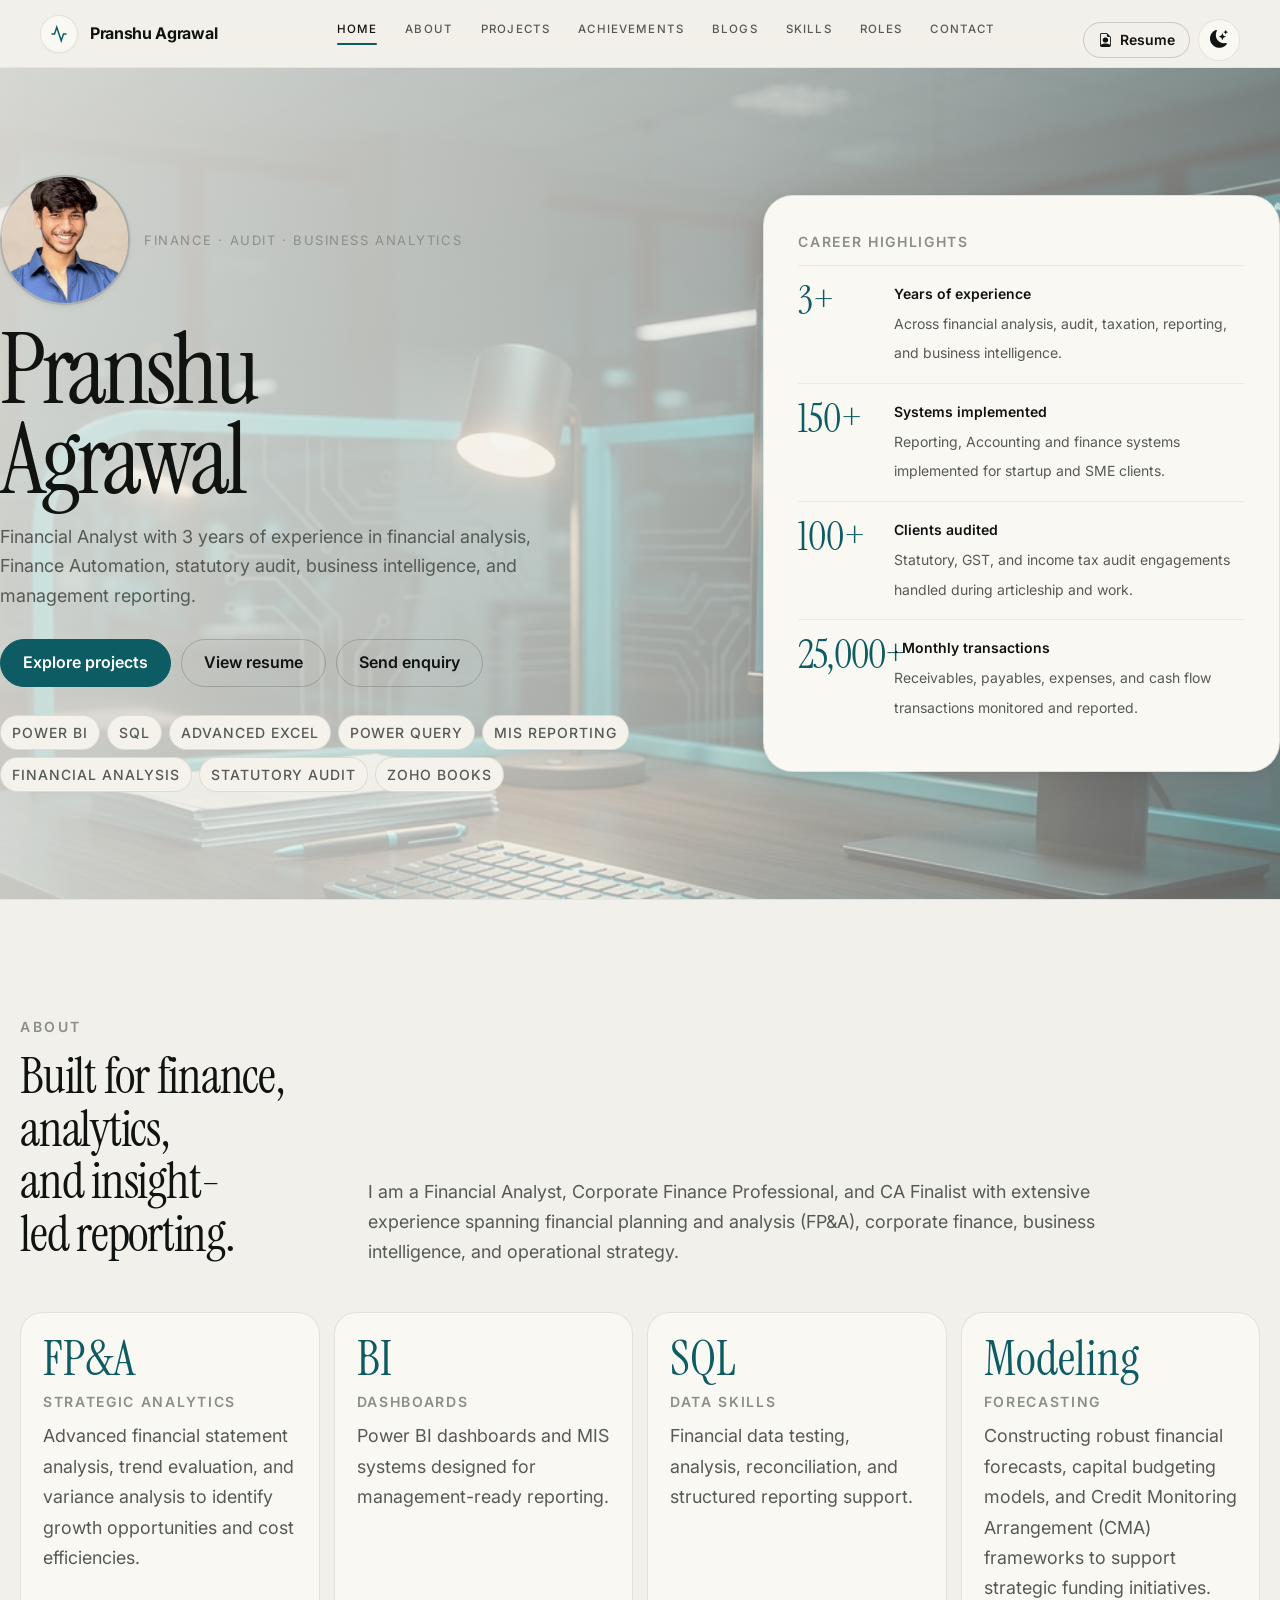
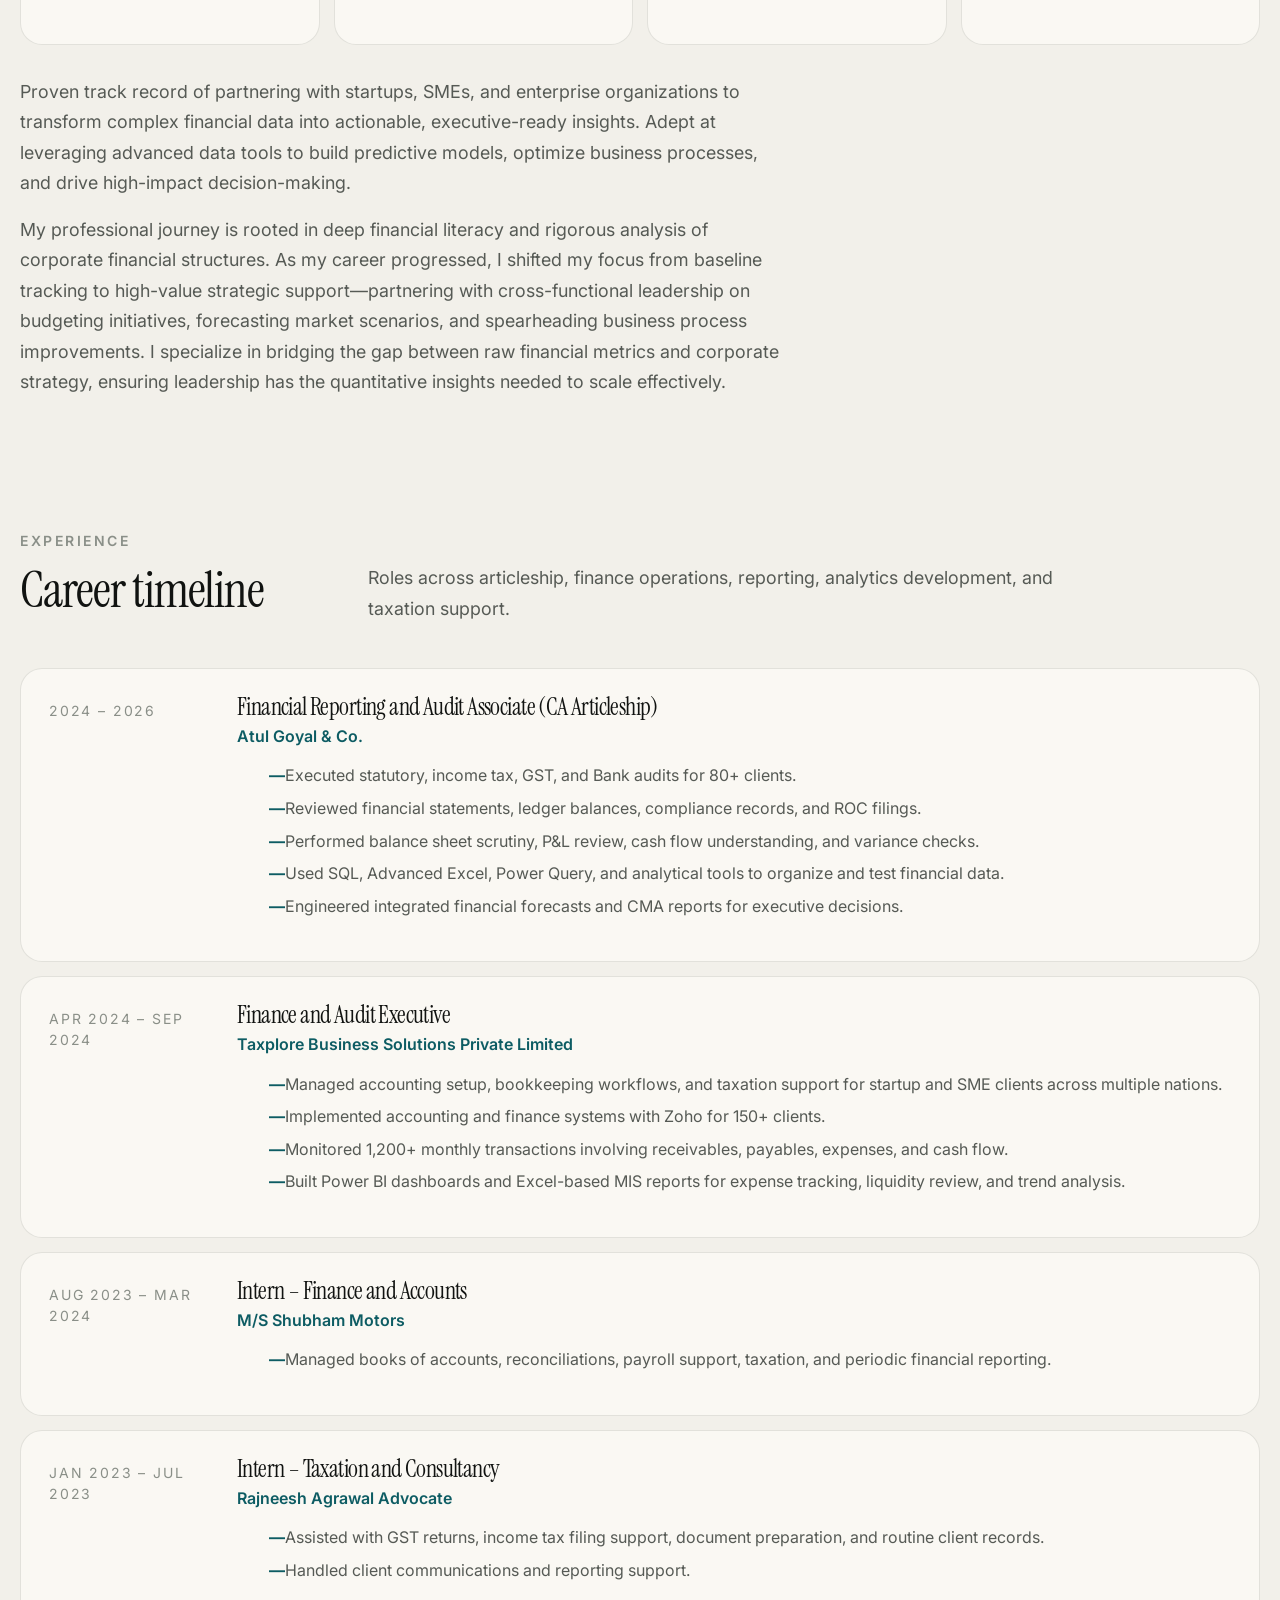
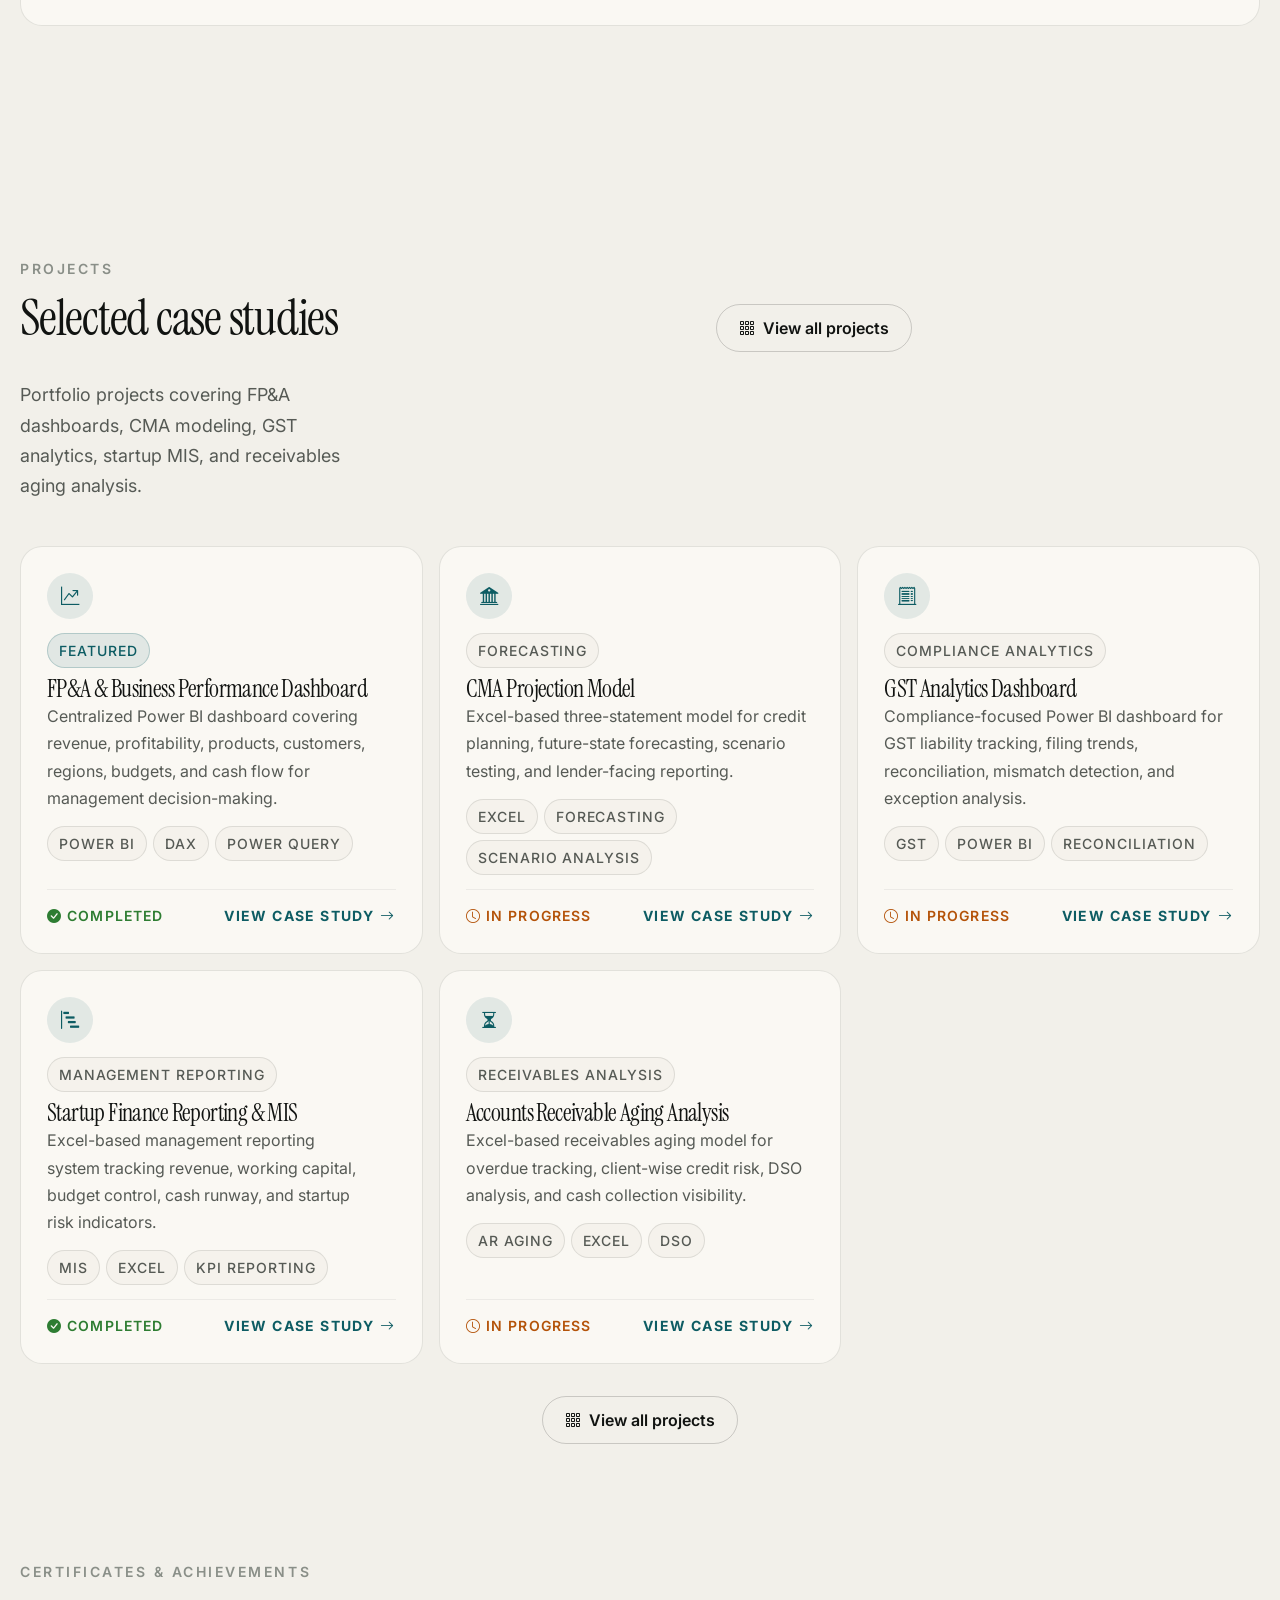
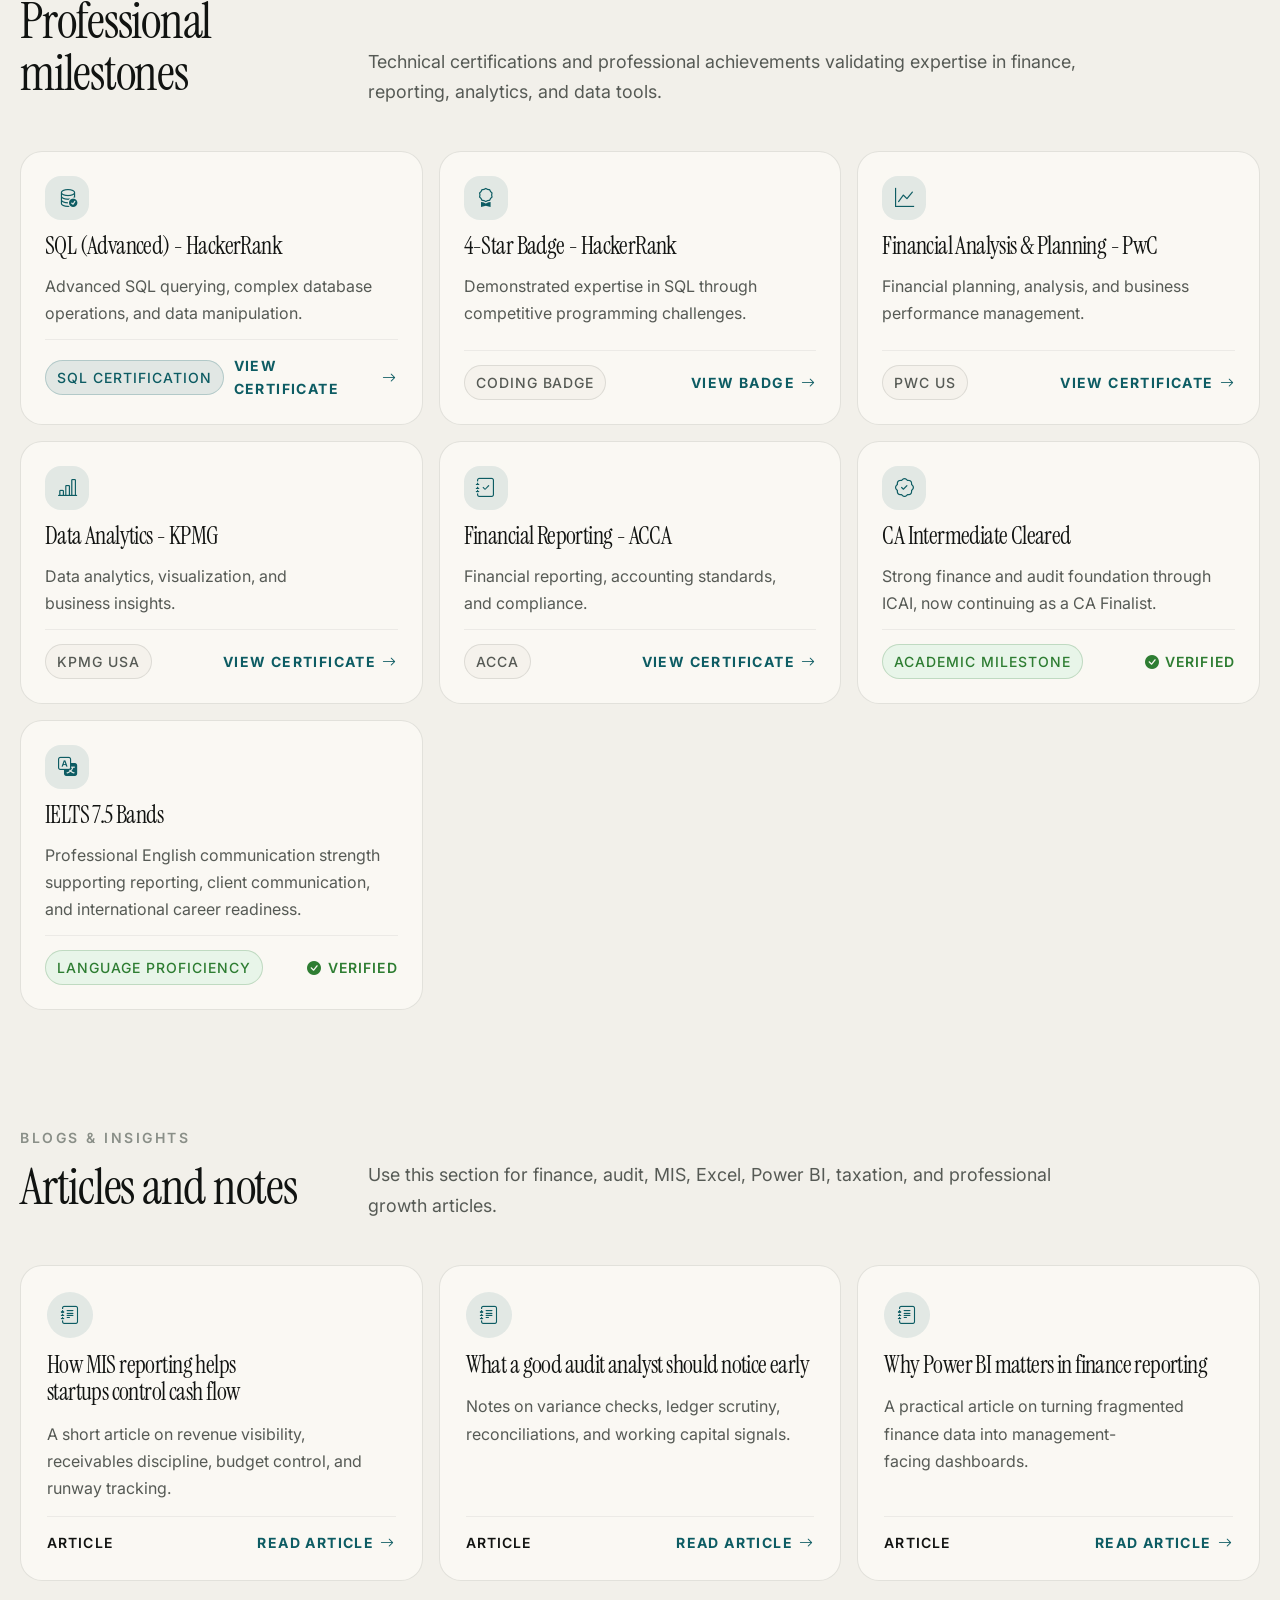
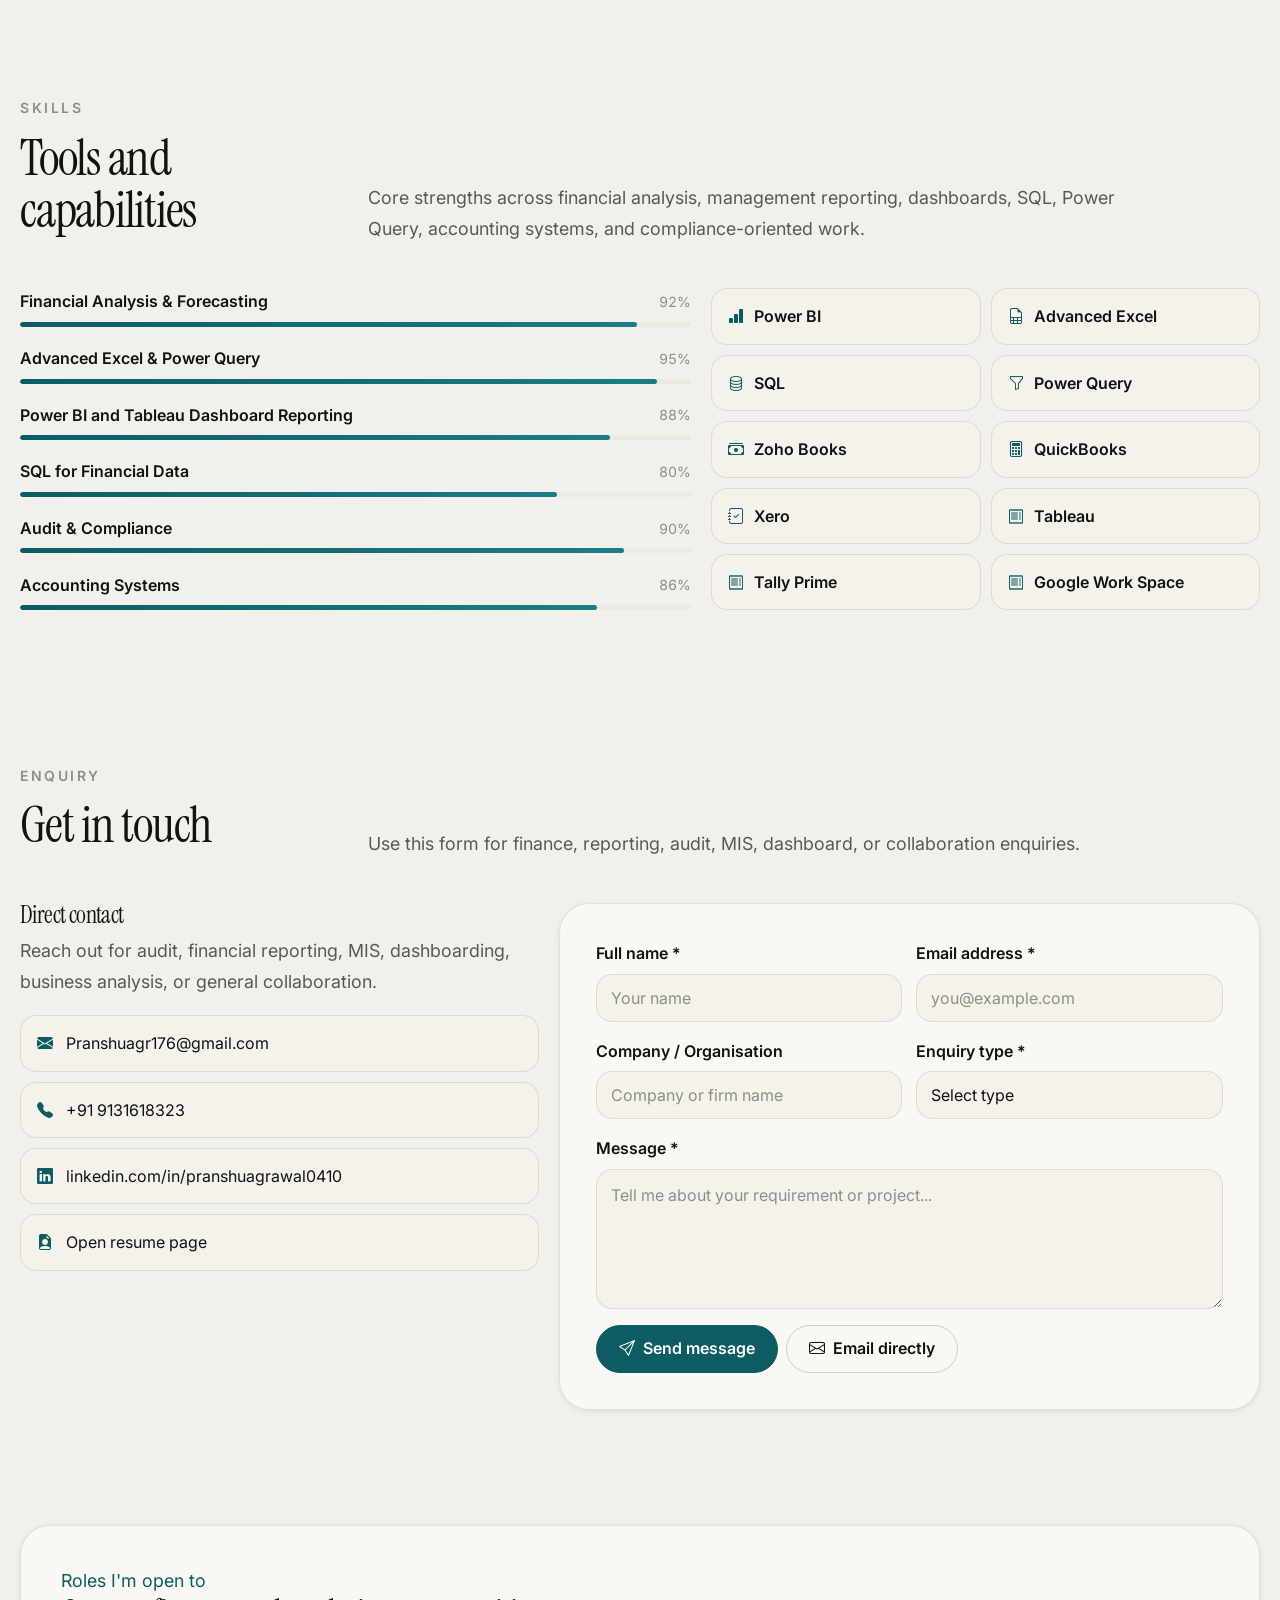
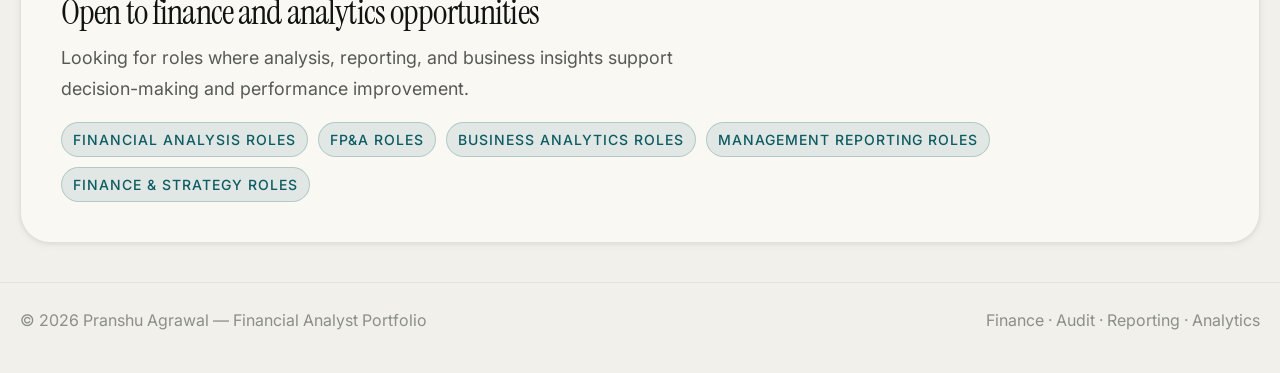
==== commit 04010ef0: "Update index.html" ====
--- a/index.html
+++ b/index.html
@@ -104,7 +104,7 @@
             <h1 class="hero-name" data-aos="fade-up" data-aos-delay="80">Pranshu<br>Agrawal</h1>
 
             <p class="hero-tagline" data-aos="fade-up" data-aos-delay="140">
-              CA Finalist with 3 years of experience in financial analysis, Finance Automation, statutory audit,
+             Financial Analyst with 3 years of experience in financial analysis, Finance Automation, statutory audit,
               business intelligence, and management reporting.
             </p>
 
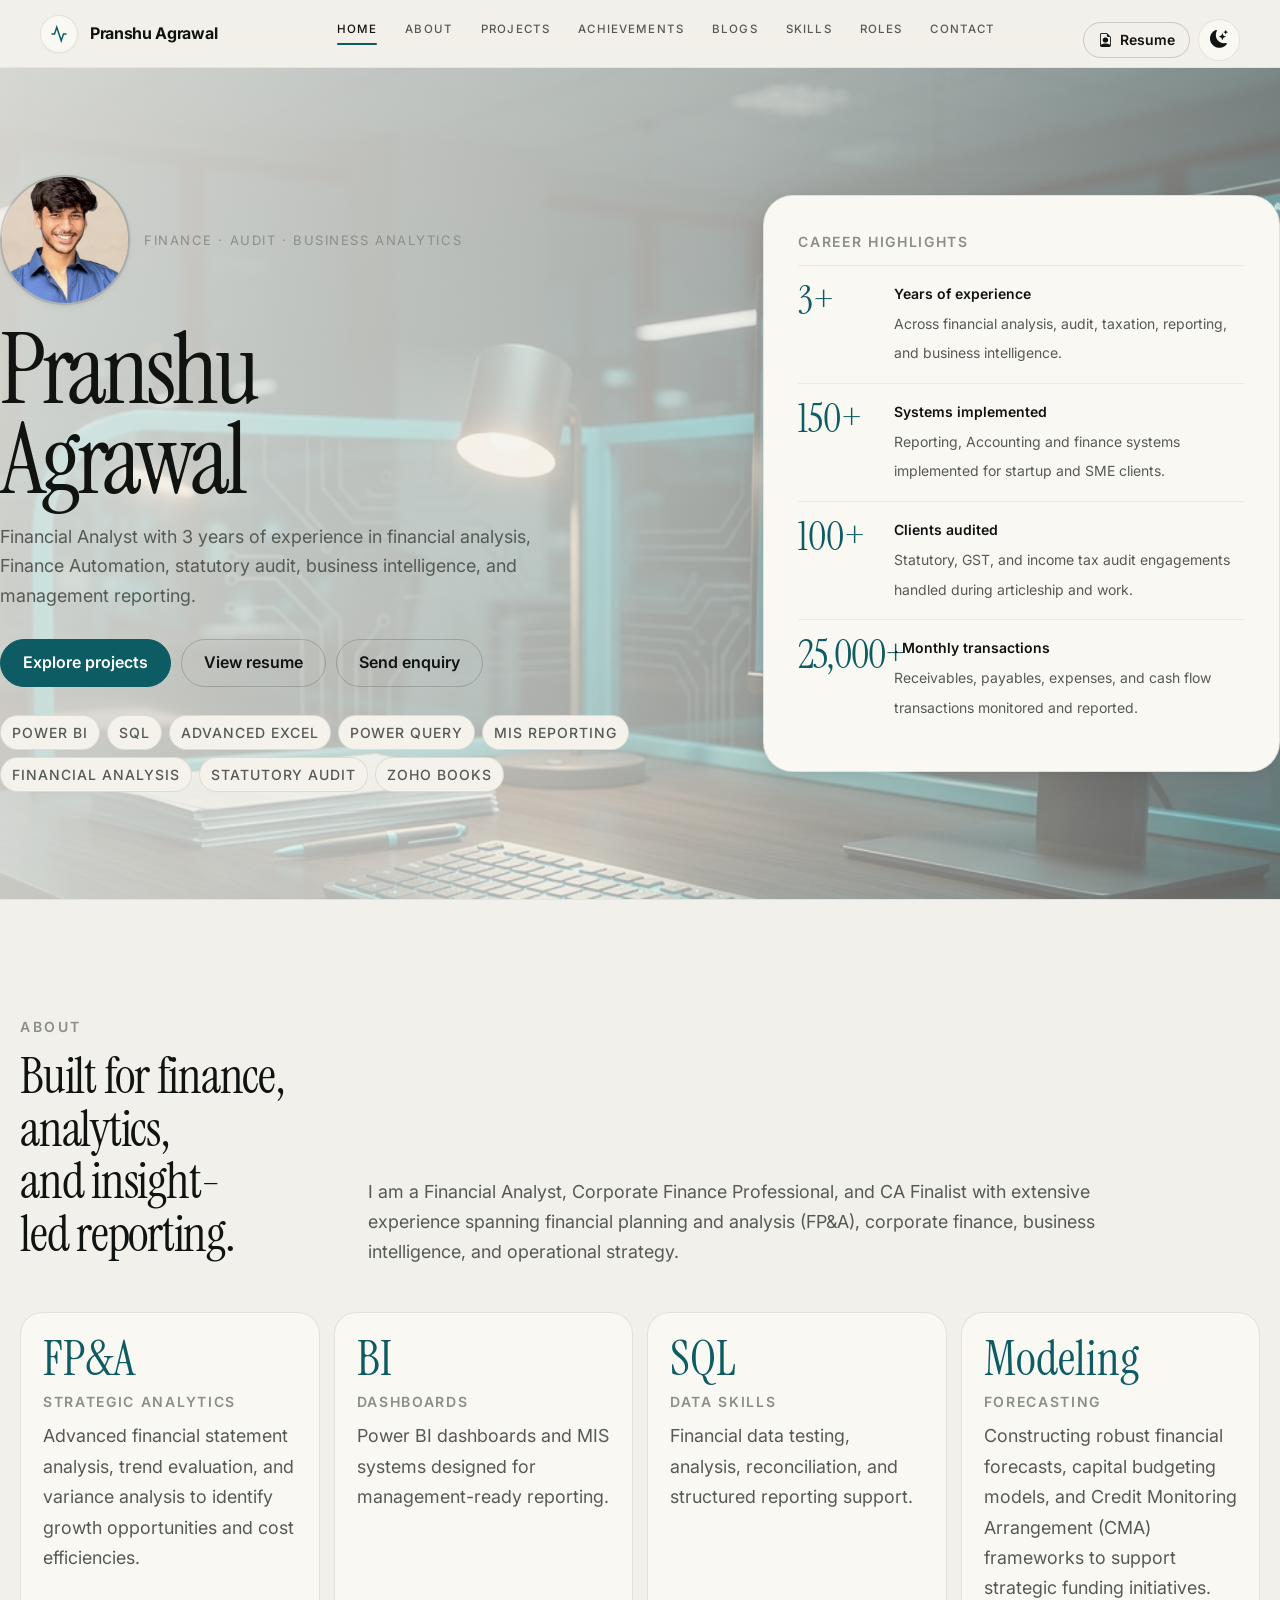
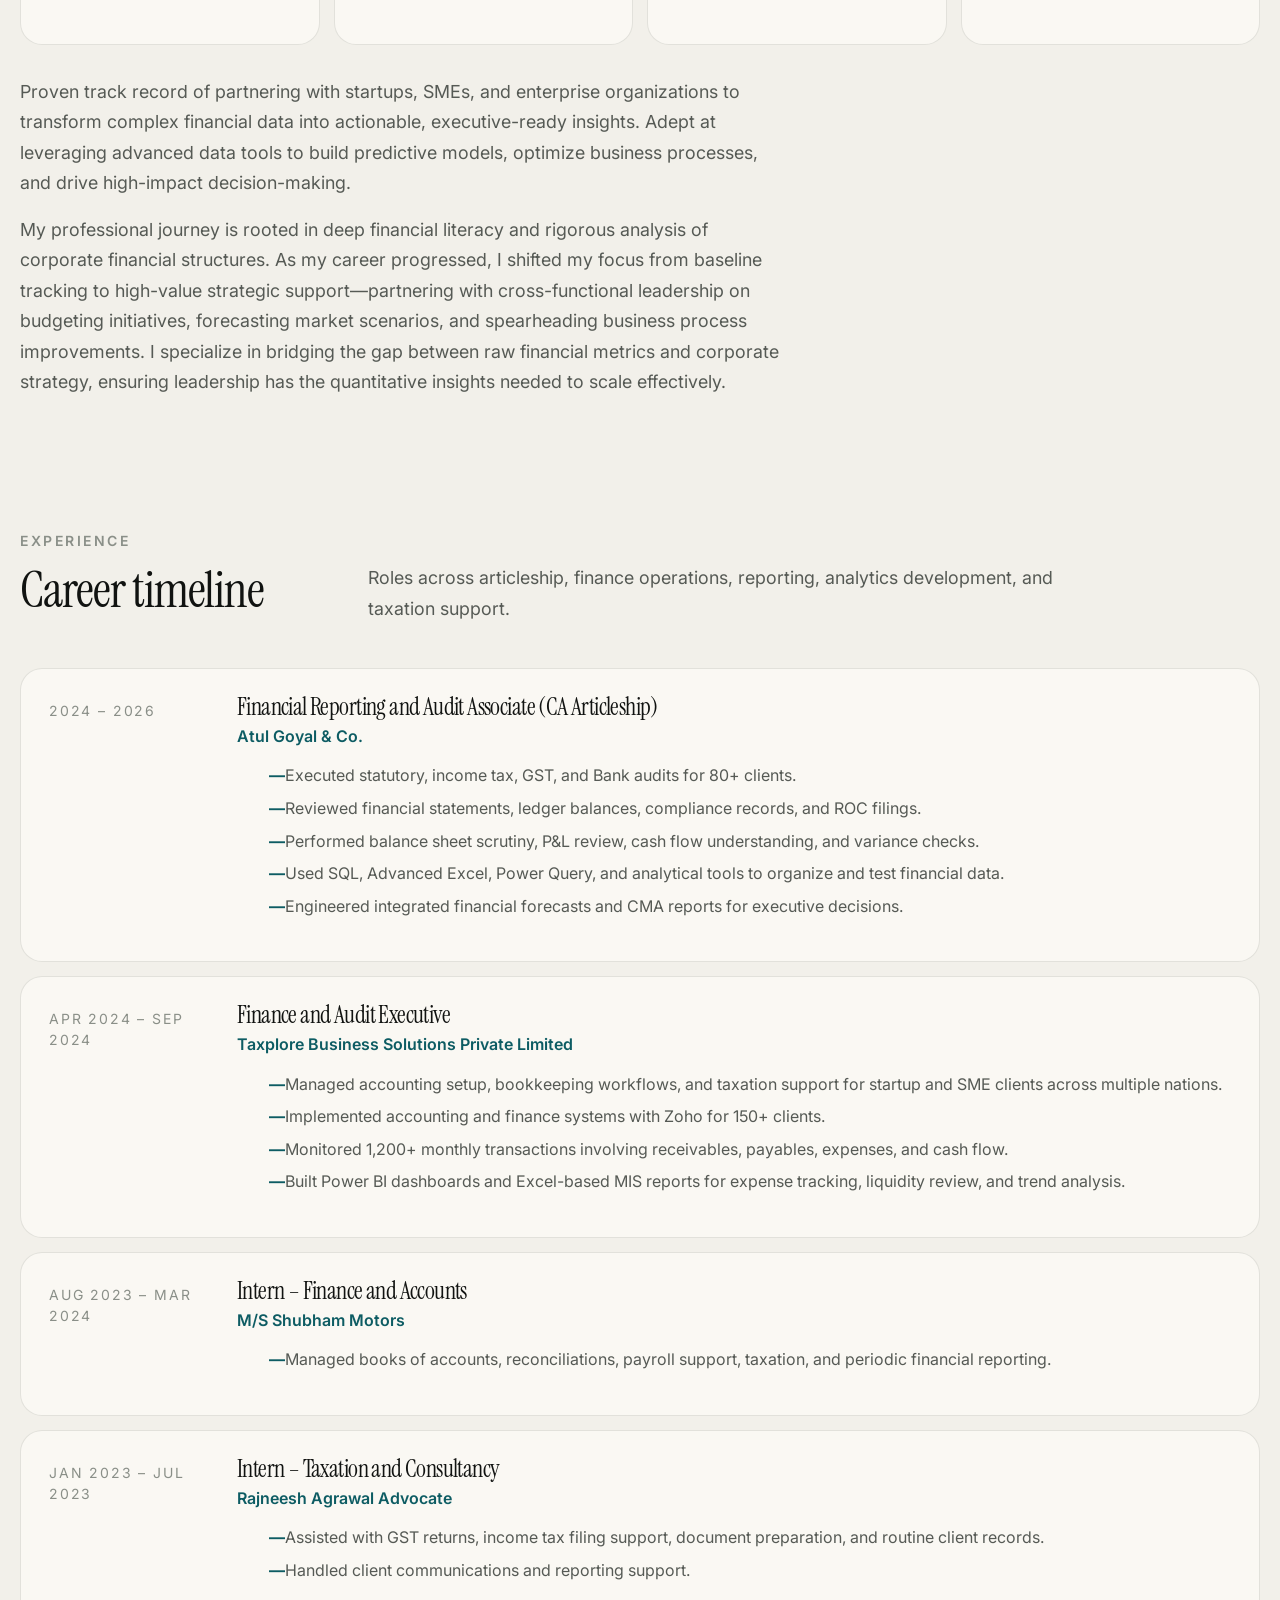
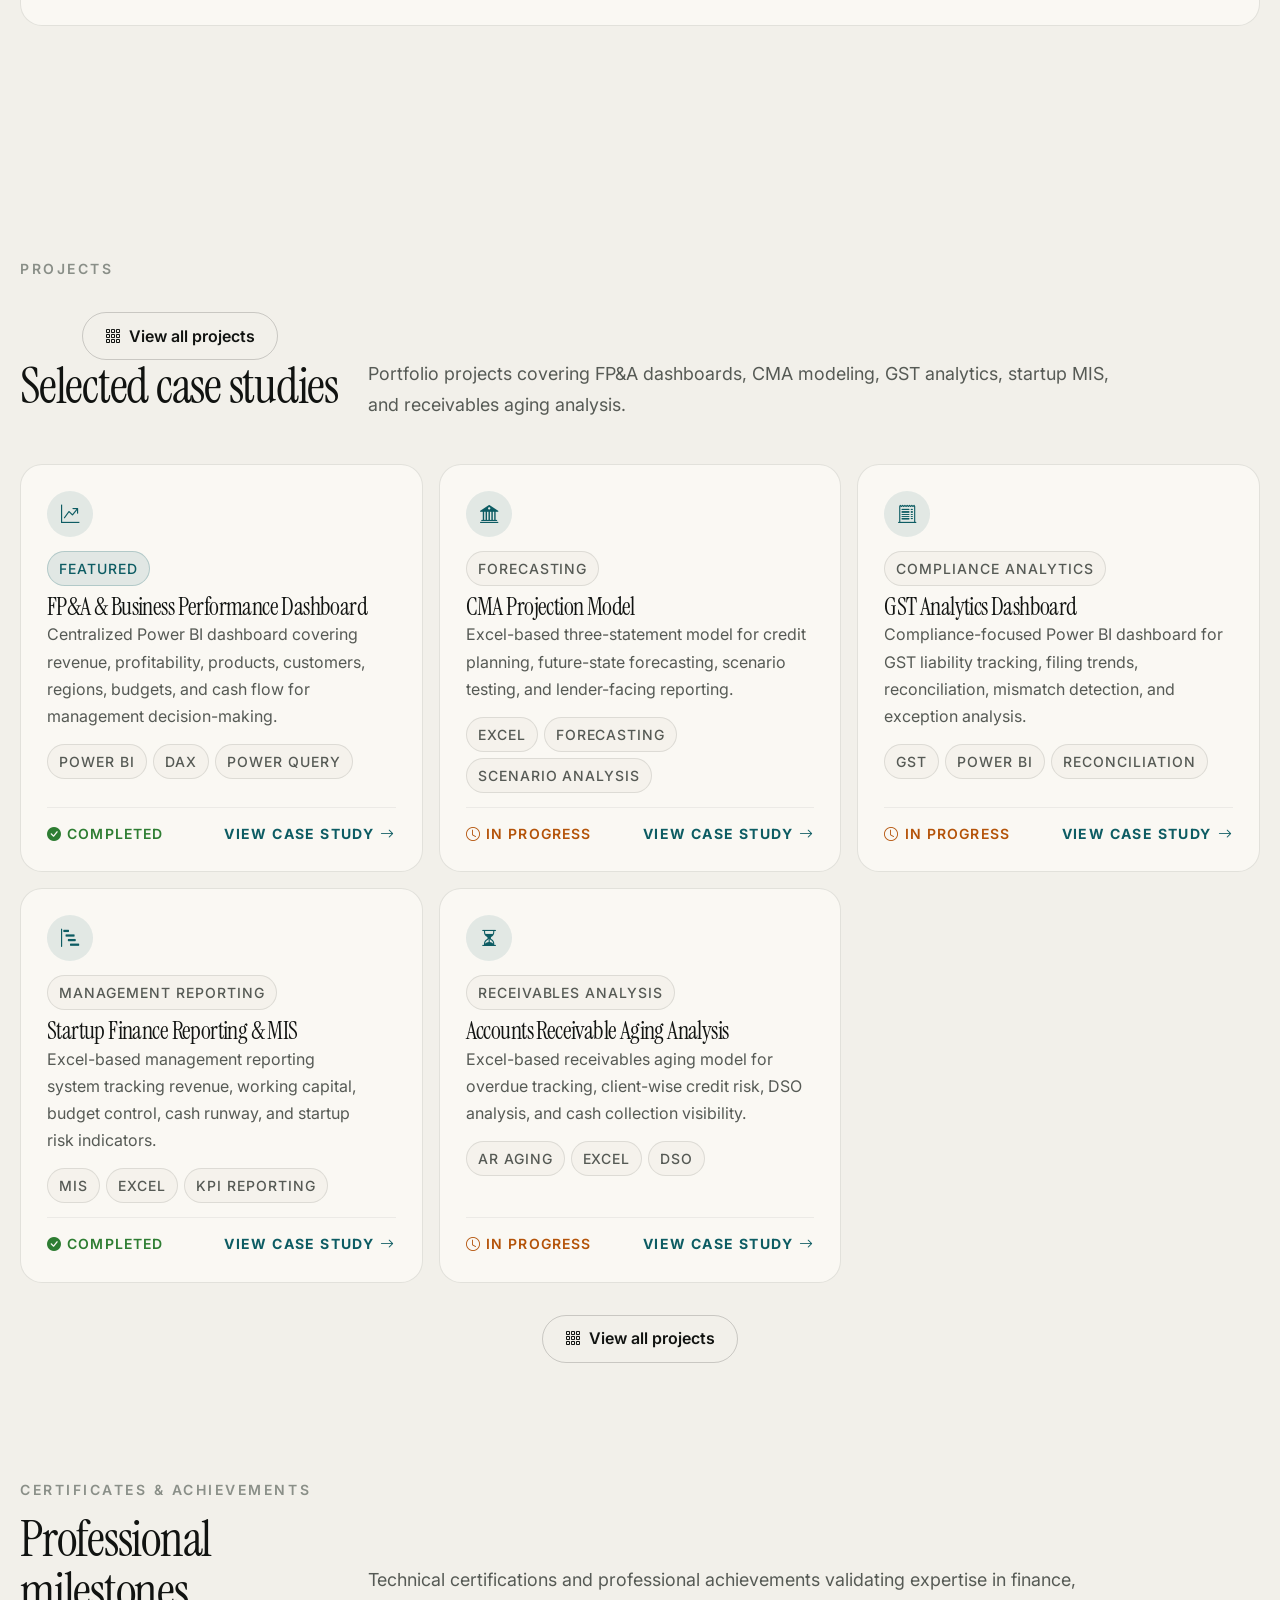
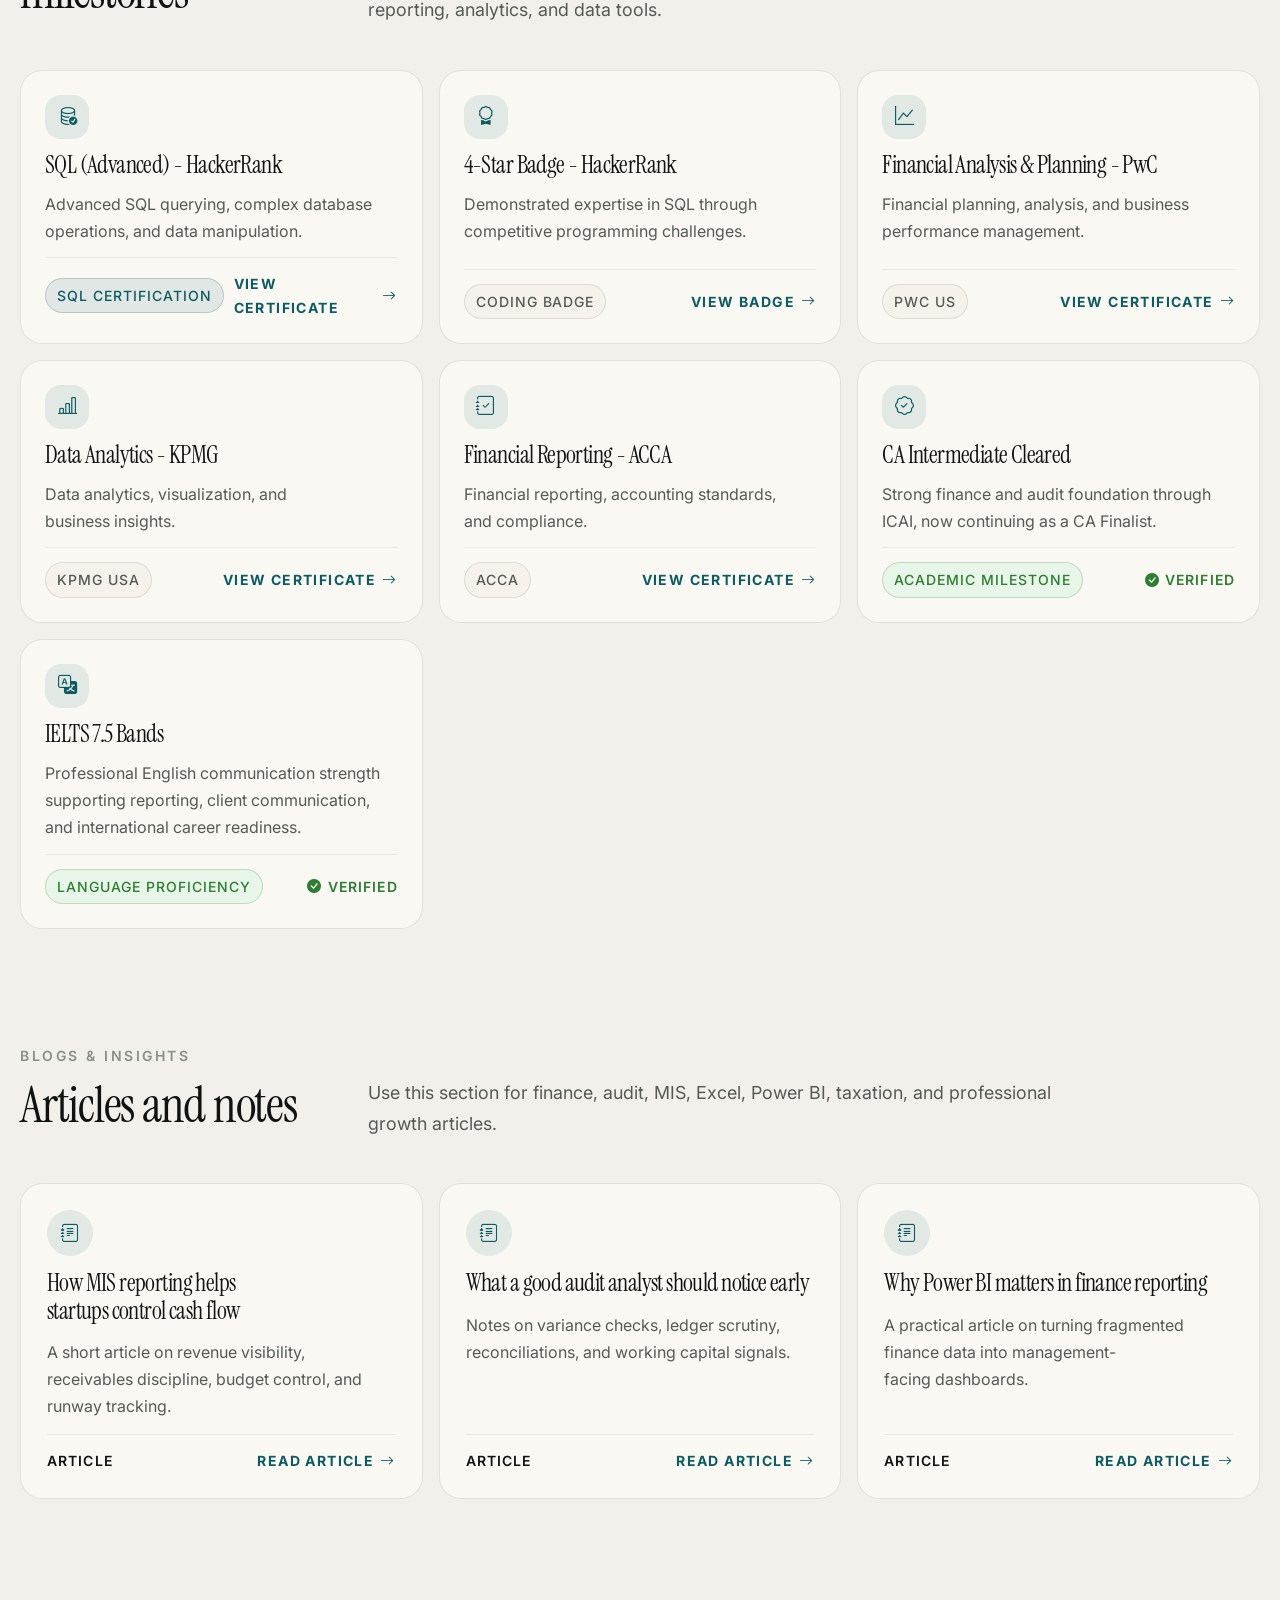
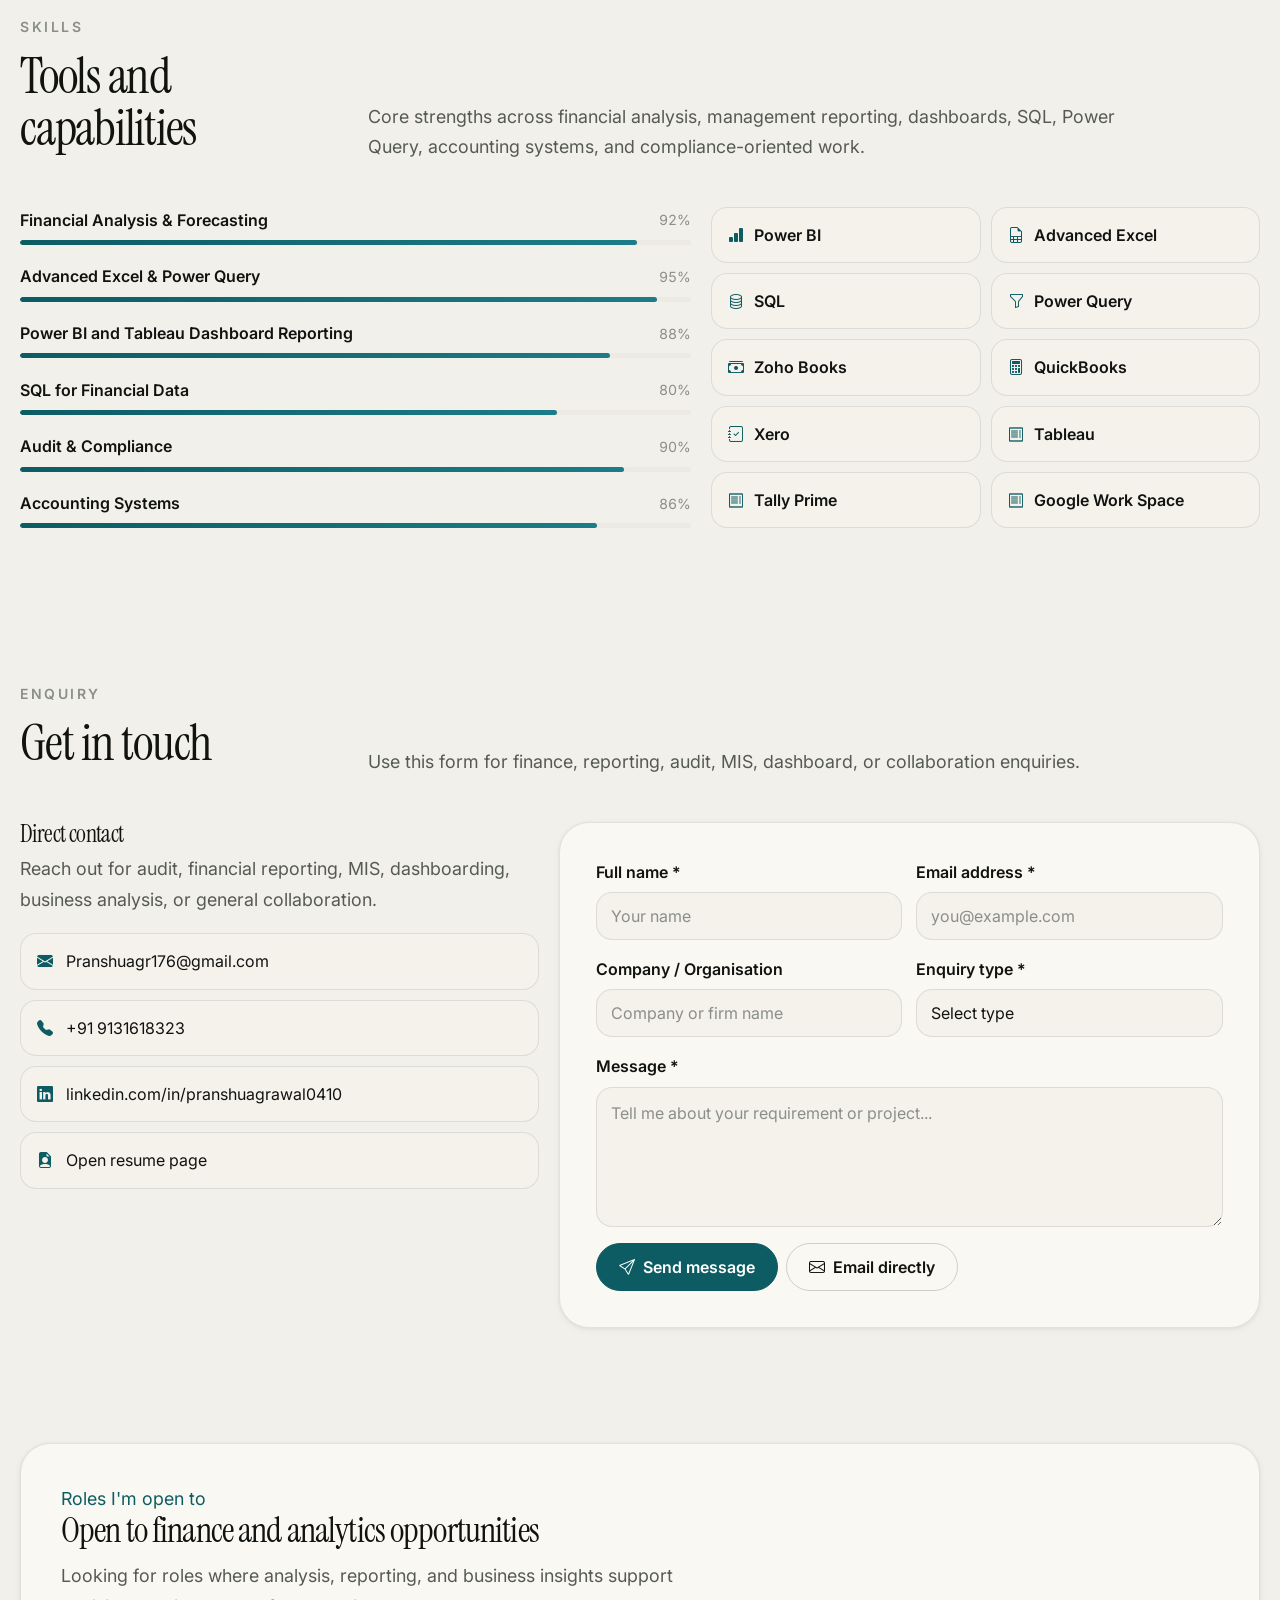
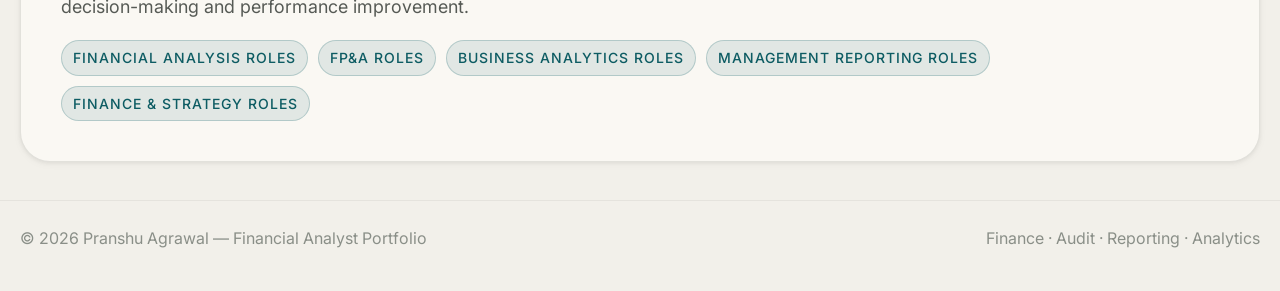
==== commit c5c2f52c: "Update index.html" ====
--- a/index.html
+++ b/index.html
@@ -66,7 +66,7 @@
           <ul class="navbar-nav mx-auto mb-2 mb-lg-0 gap-1">
             <li class="nav-item"><a class="nav-link active" href="#hero">Home</a></li>
             <li class="nav-item"><a class="nav-link" href="#about">About</a></li>
-            <li class="nav-item"><a class="nav-link" href="#projects">Projects</a></li>
+            <li class="nav-item"><a class="nav-link" href="projects.html">Projects</a></li>
             <li class="nav-item"><a class="nav-link" href="#achievements">Achievements</a></li>
             <li class="nav-item"><a class="nav-link" href="#blogs">Blogs</a></li>
             <li class="nav-item"><a class="nav-link" href="#skills">Skills</a></li>
@@ -288,13 +288,13 @@
         <div class="section-head" data-aos="fade-up">
           <div>
             <span class="kicker">Projects</span>
-            <h2 class="heading-xl">Selected case studies</h2>
-          </div>
-         <div class="mt-8 text-center" data-aos="fade-up">
+                     <div class="mt-8 text-center" data-aos="fade-up">
           <a class="btn-outline-swiss" href="projects.html">
             <i class="bi bi-grid-3x3-gap"></i> View all projects
           </a>
          </div>
+            <h2 class="heading-xl">Selected case studies</h2>
+          </div>
           <p>
             Portfolio projects covering FP&amp;A dashboards, CMA modeling, GST analytics, startup MIS, and receivables aging analysis.
           </p>
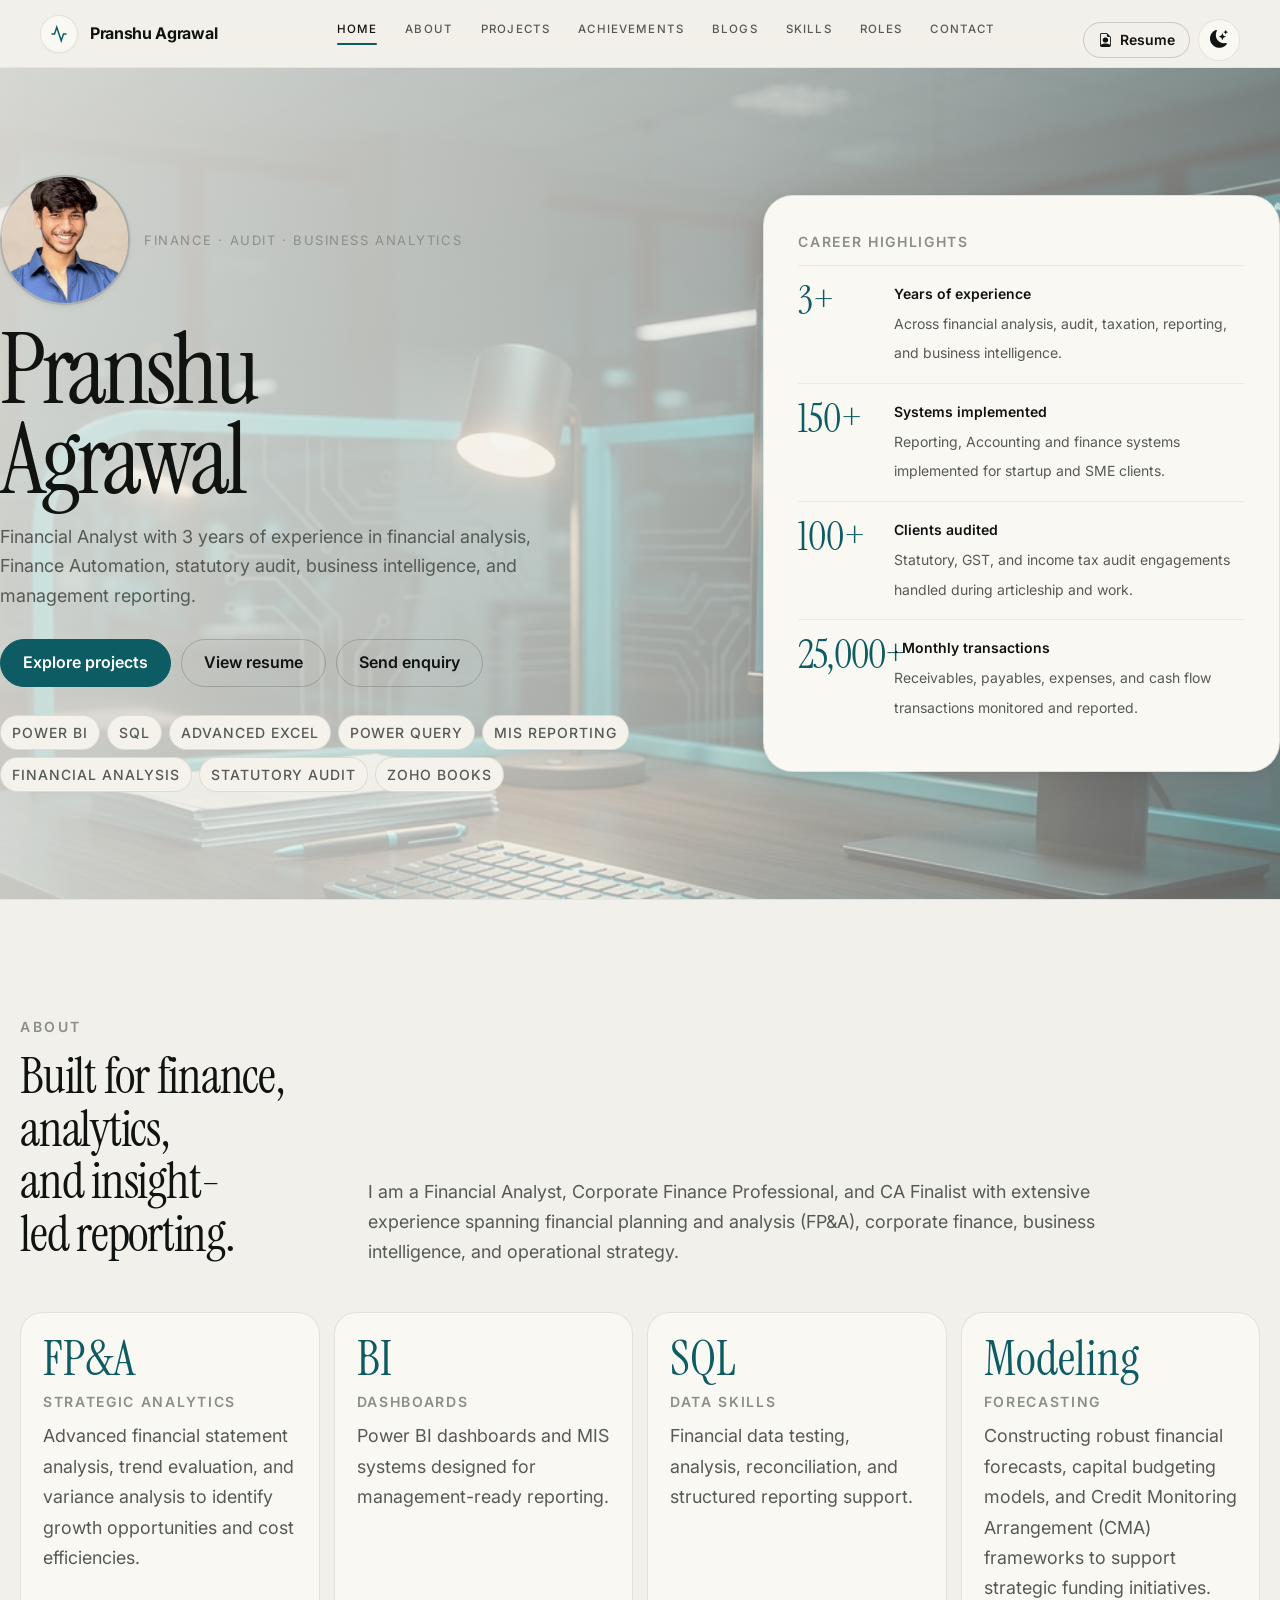
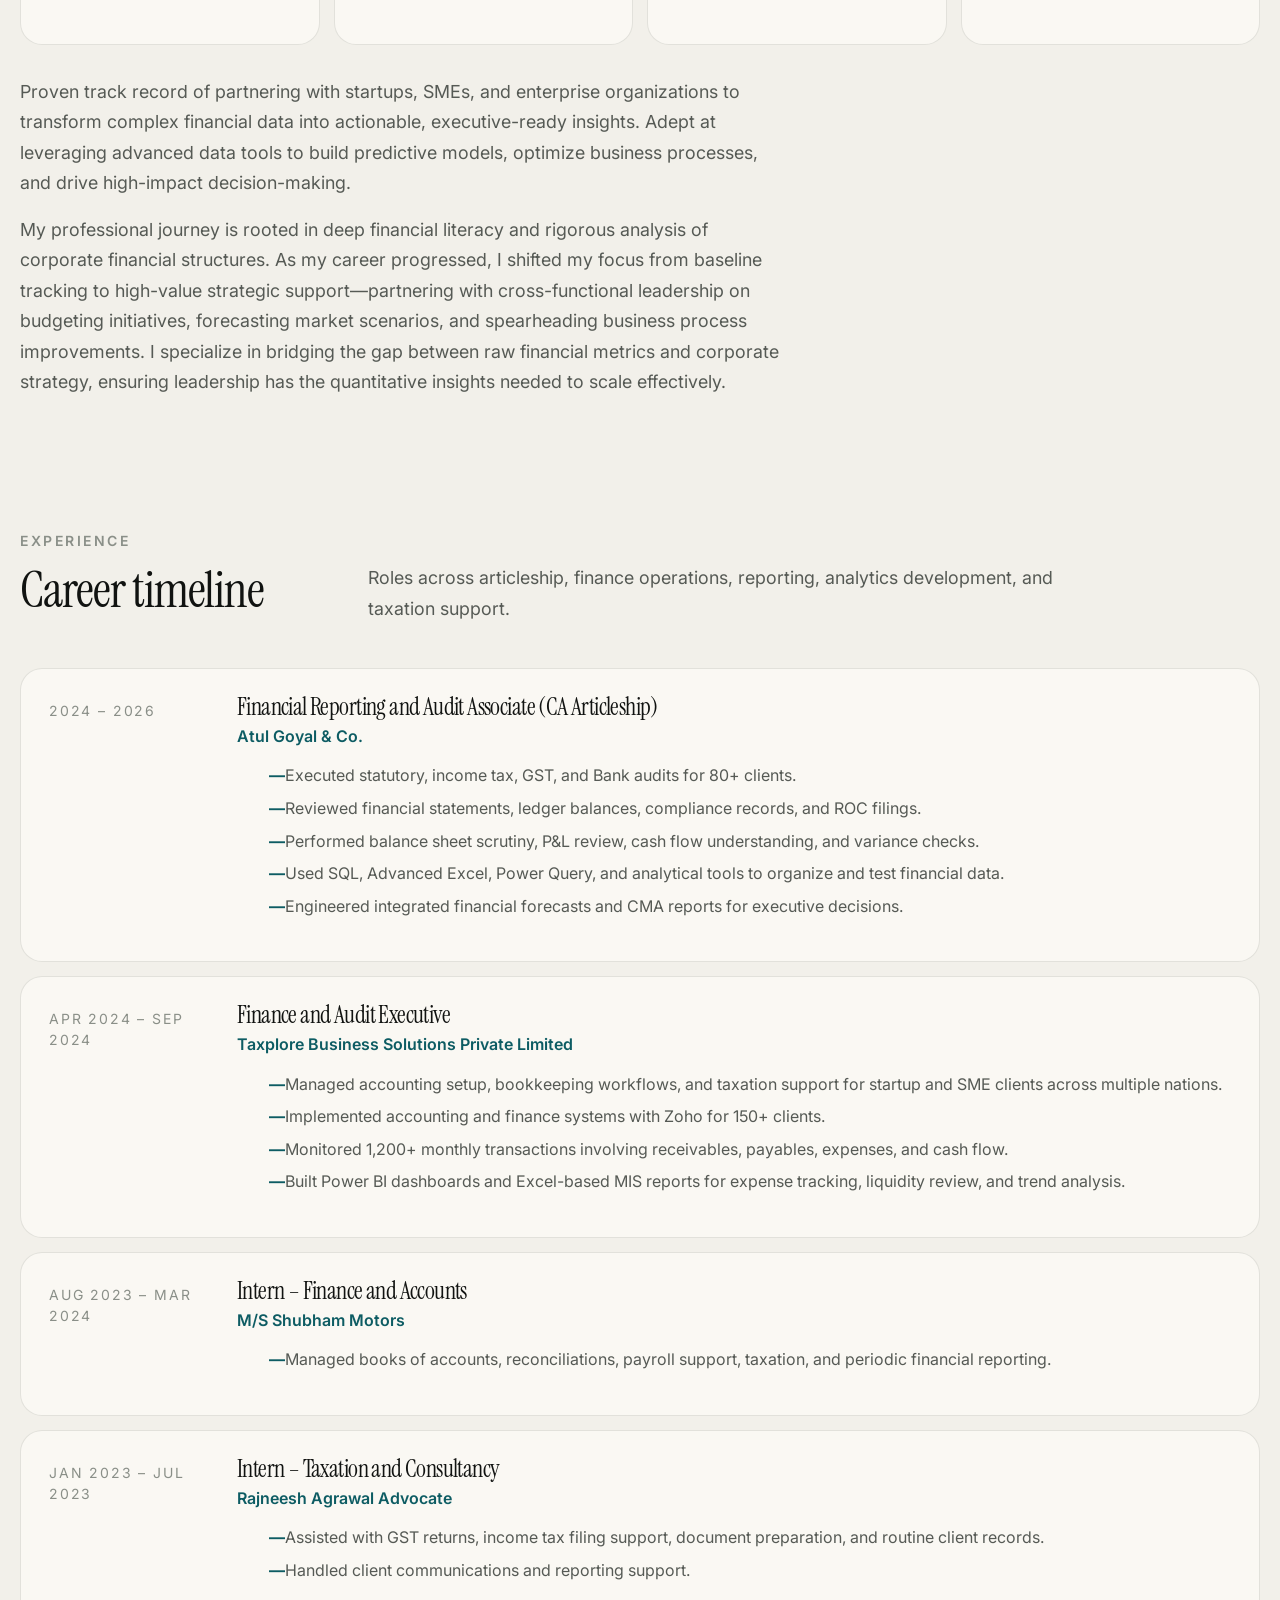
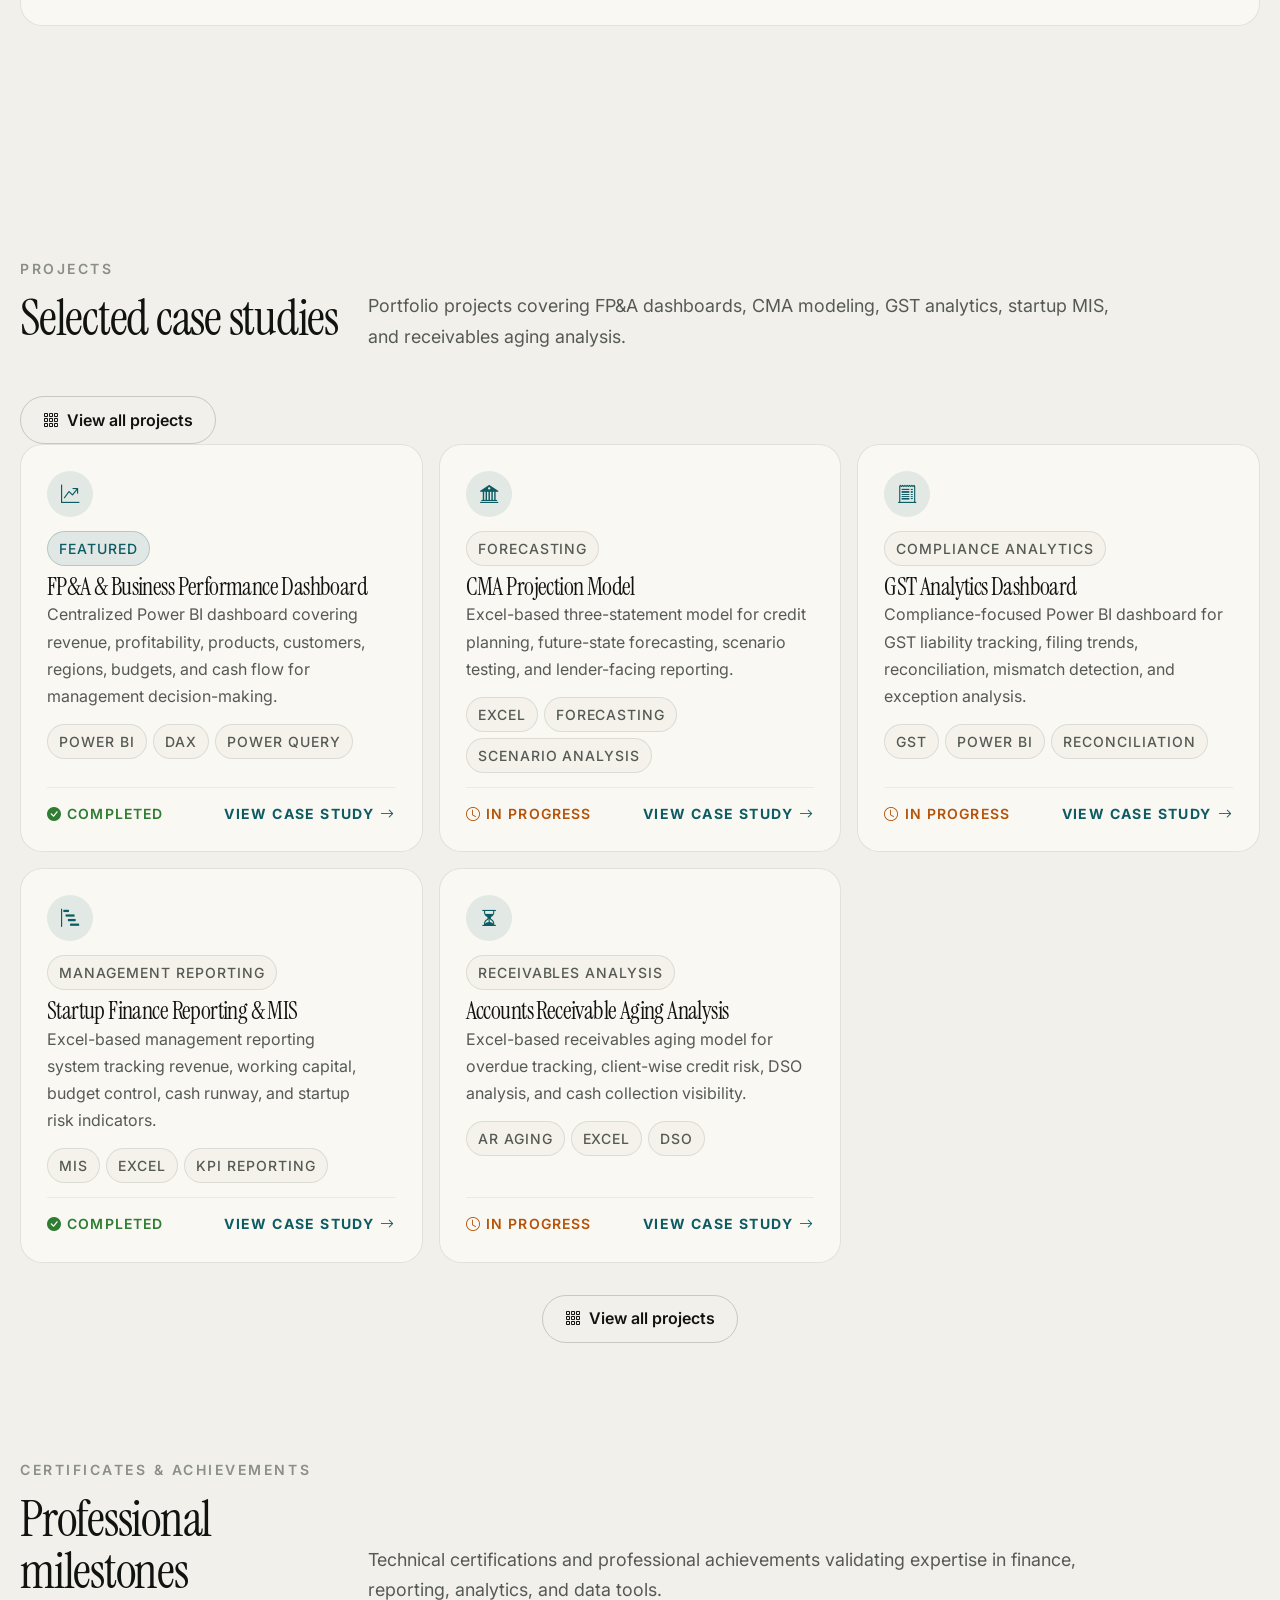
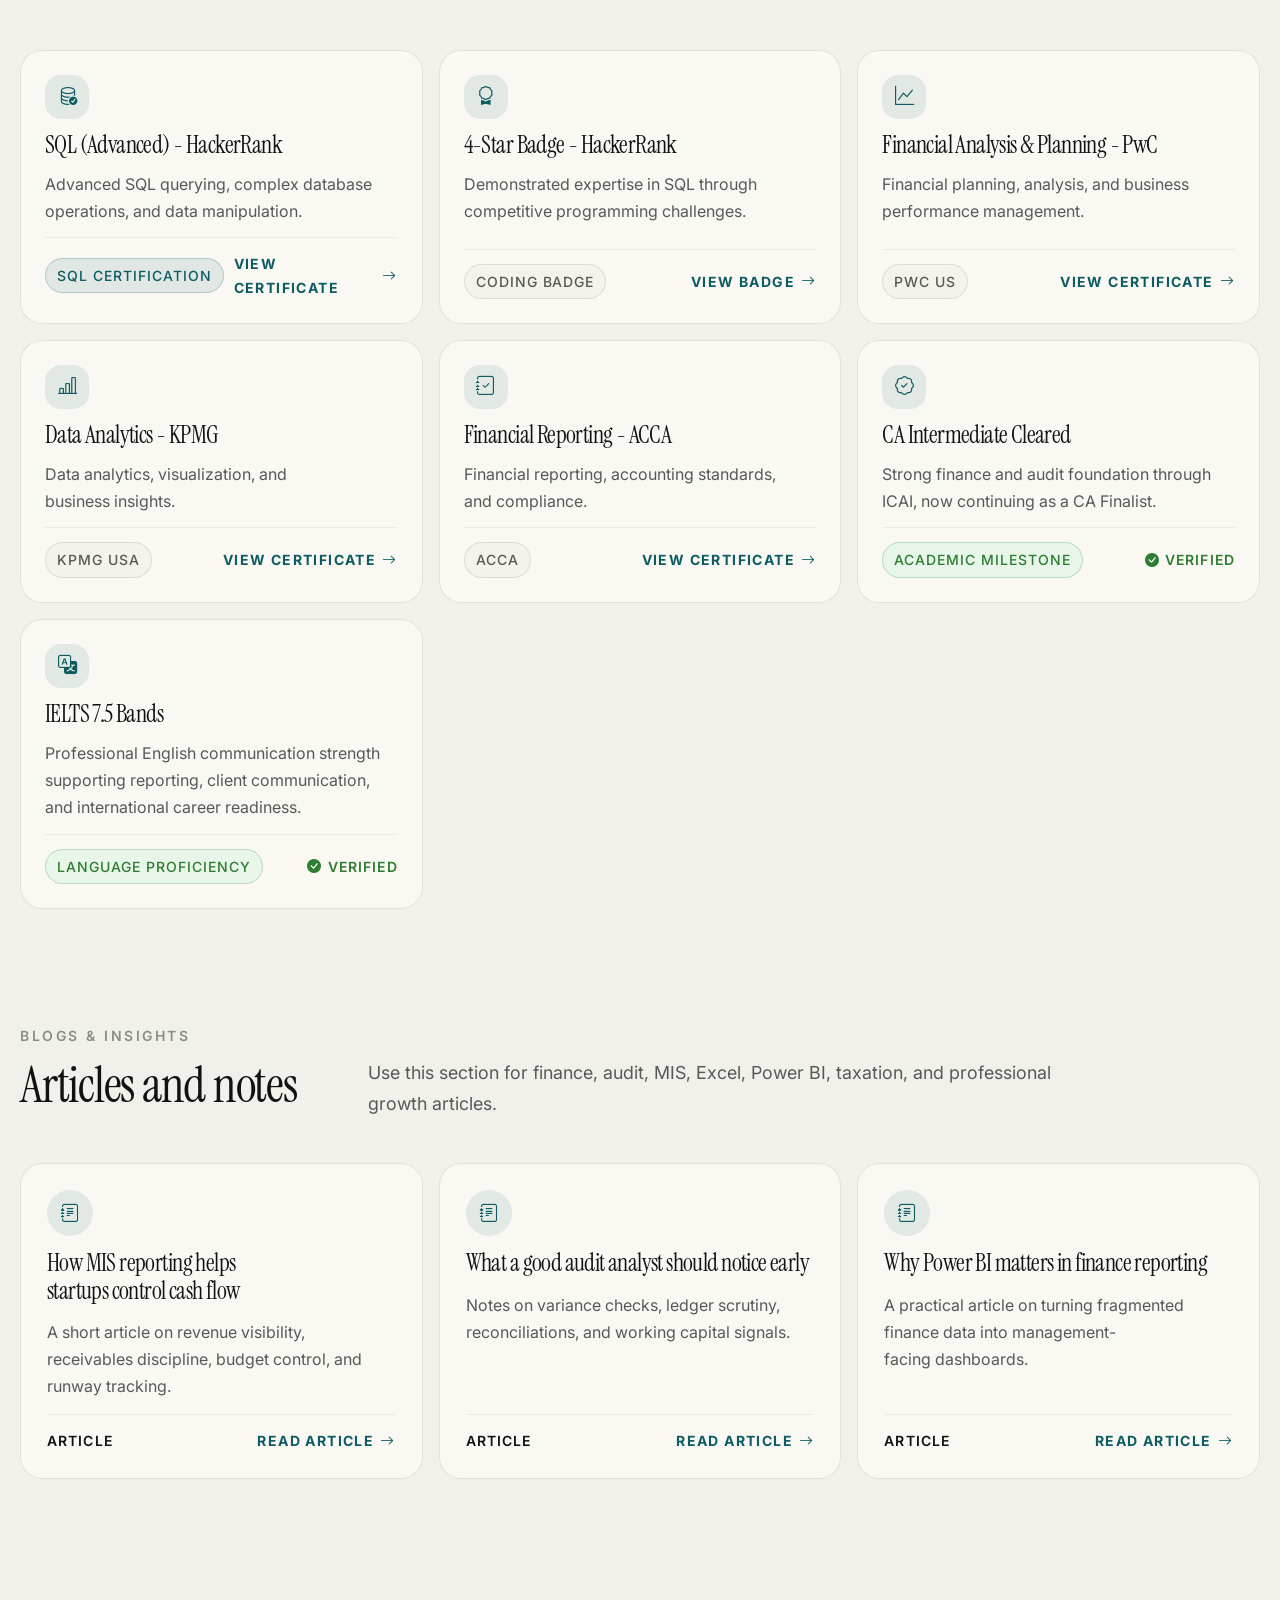
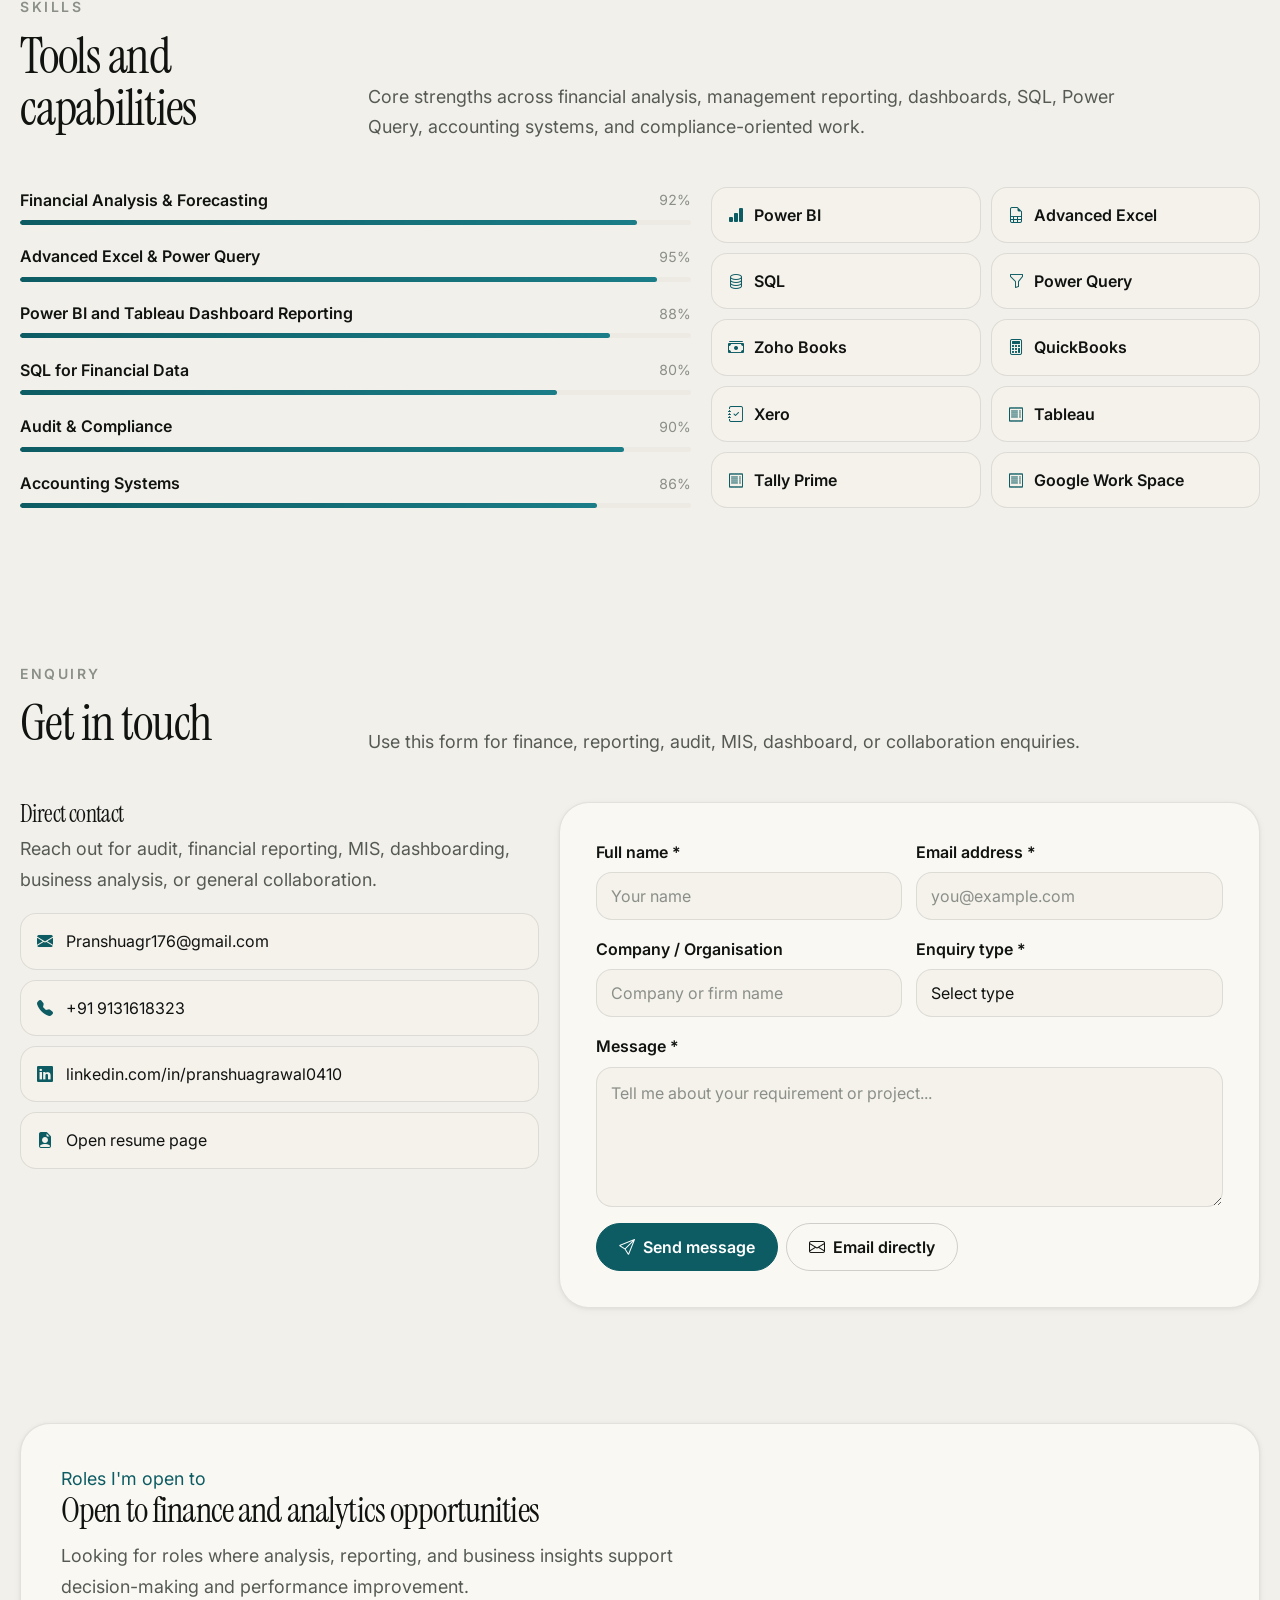
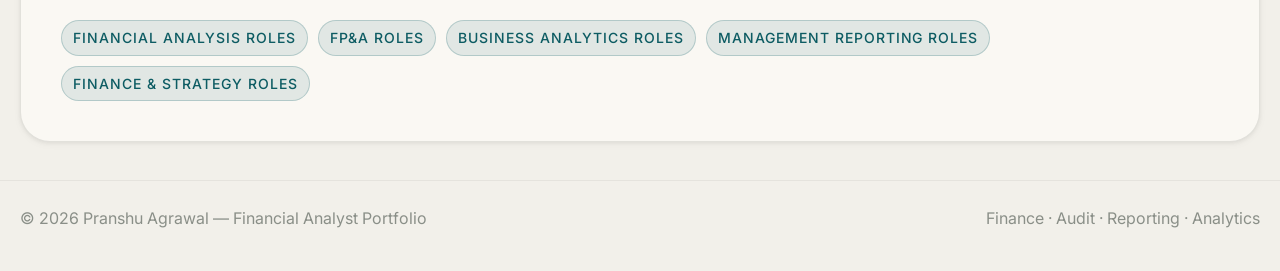
==== commit 63838268: "Update index.html" ====
--- a/index.html
+++ b/index.html
@@ -288,18 +288,17 @@
         <div class="section-head" data-aos="fade-up">
           <div>
             <span class="kicker">Projects</span>
-                     <div class="mt-8 text-center" data-aos="fade-up">
-          <a class="btn-outline-swiss" href="projects.html">
-            <i class="bi bi-grid-3x3-gap"></i> View all projects
-          </a>
-         </div>
             <h2 class="heading-xl">Selected case studies</h2>
           </div>
           <p>
             Portfolio projects covering FP&amp;A dashboards, CMA modeling, GST analytics, startup MIS, and receivables aging analysis.
           </p>
         </div>
-
+    <div class="projects-top-action" data-aos="fade-up">
+      <a class="btn-outline-swiss" href="projects.html">
+        <i class="bi bi-grid-3x3-gap"></i> View all projects
+      </a>
+    </div>
         <div class="projects-grid">
           <article class="project-card" data-aos="fade-up">
             <div class="project-icon"><i class="bi bi-graph-up-arrow"></i></div>
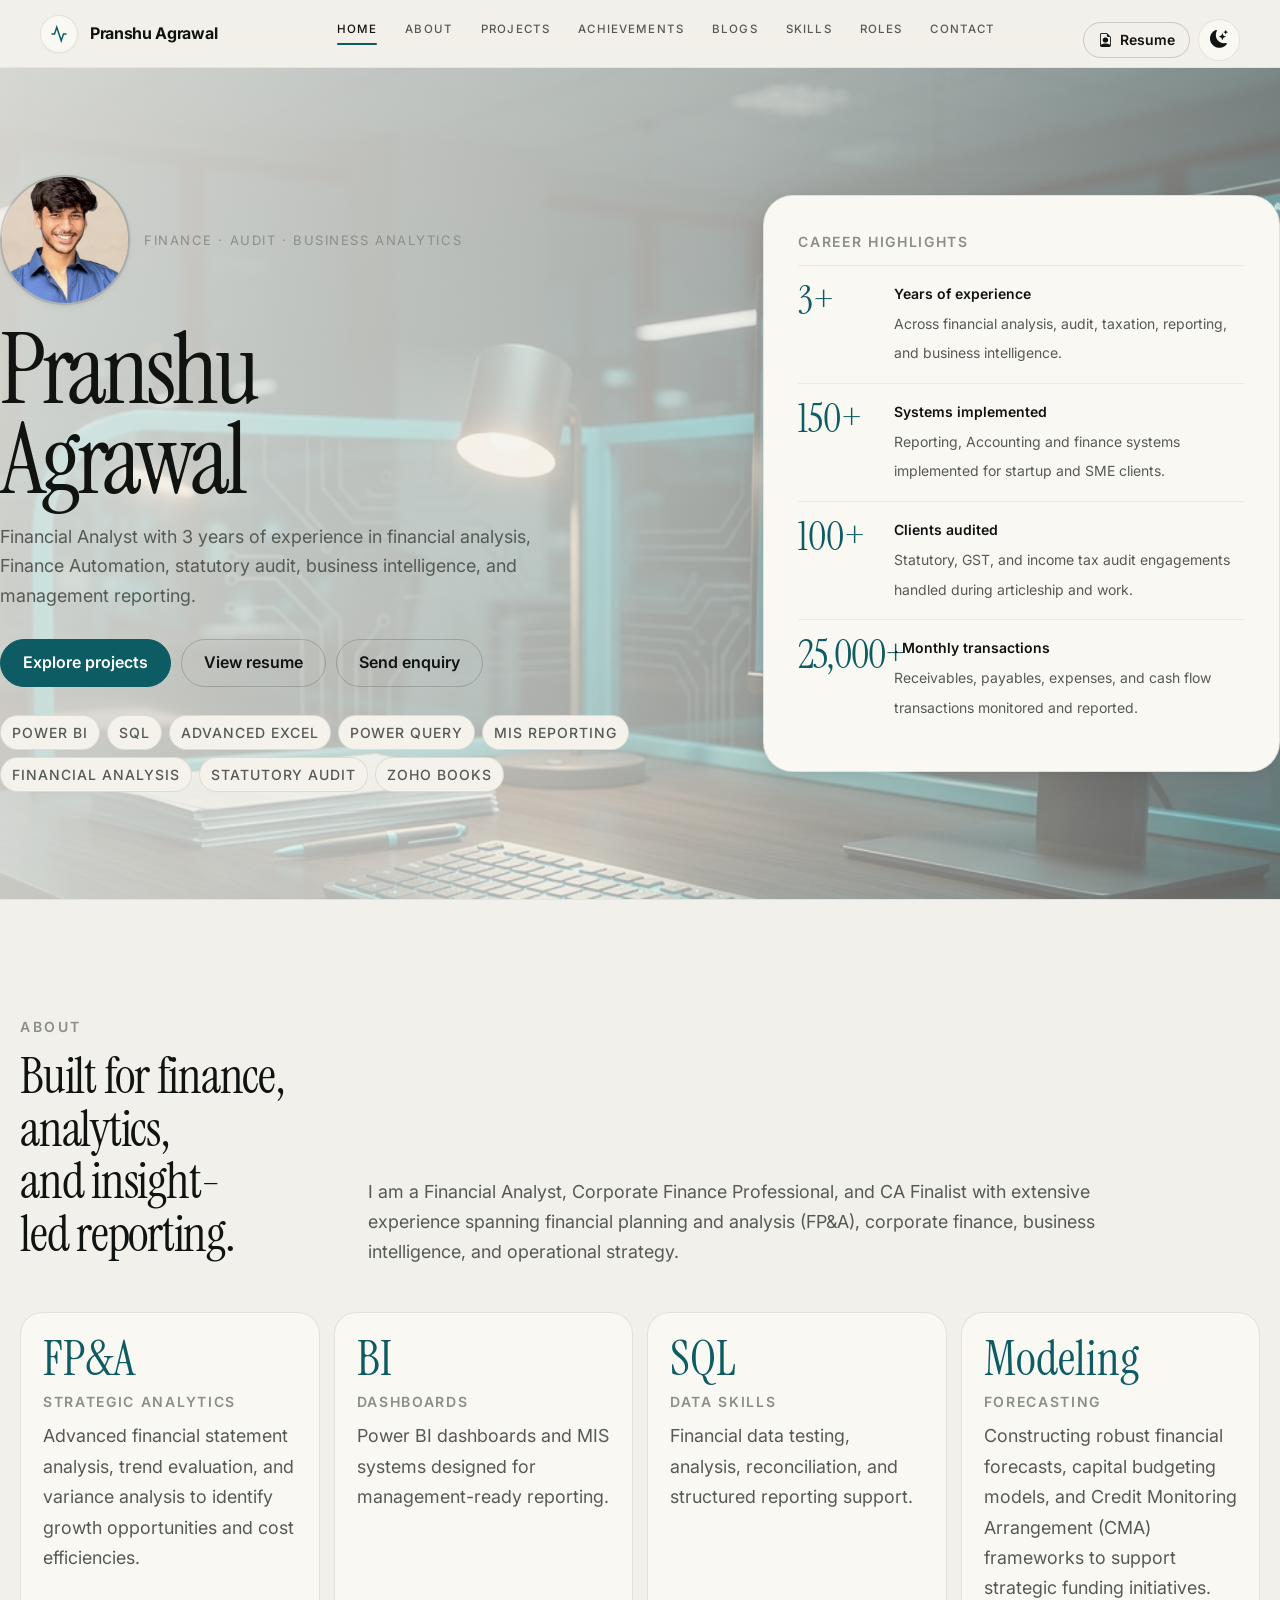
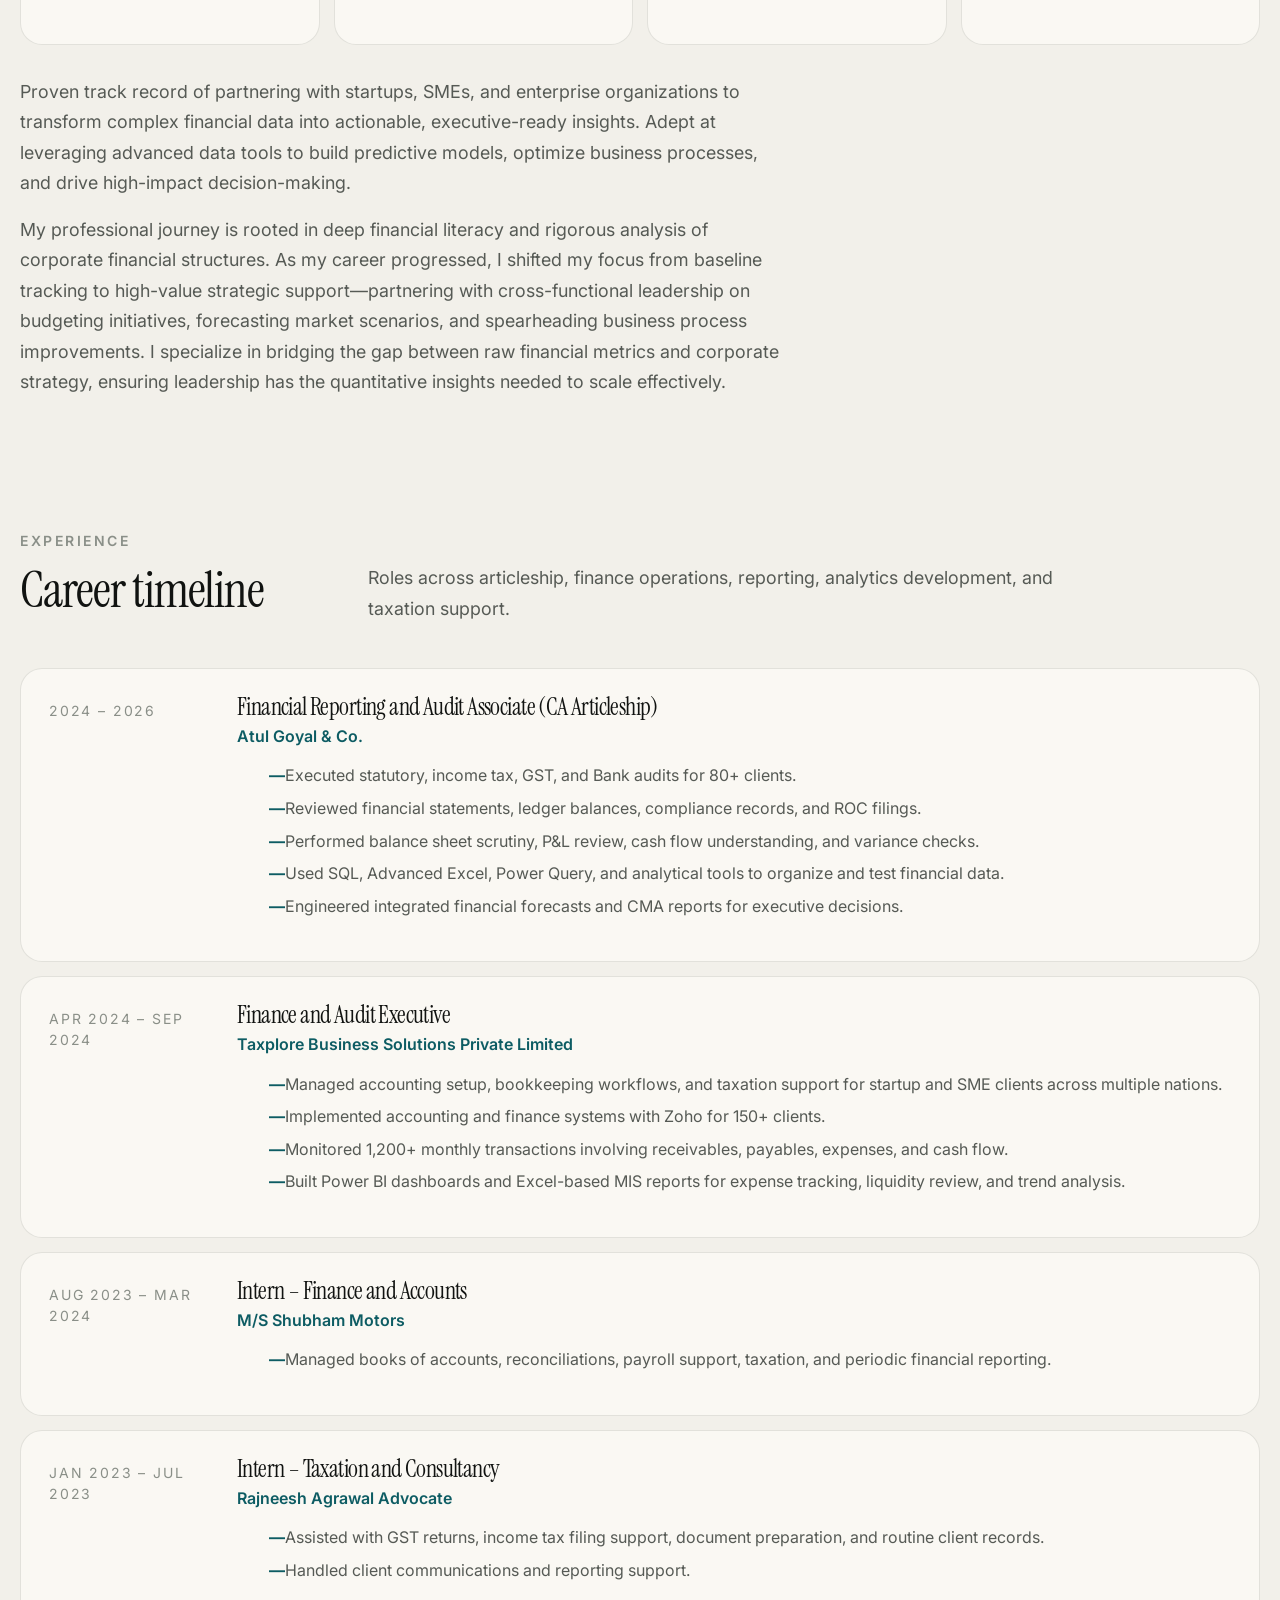
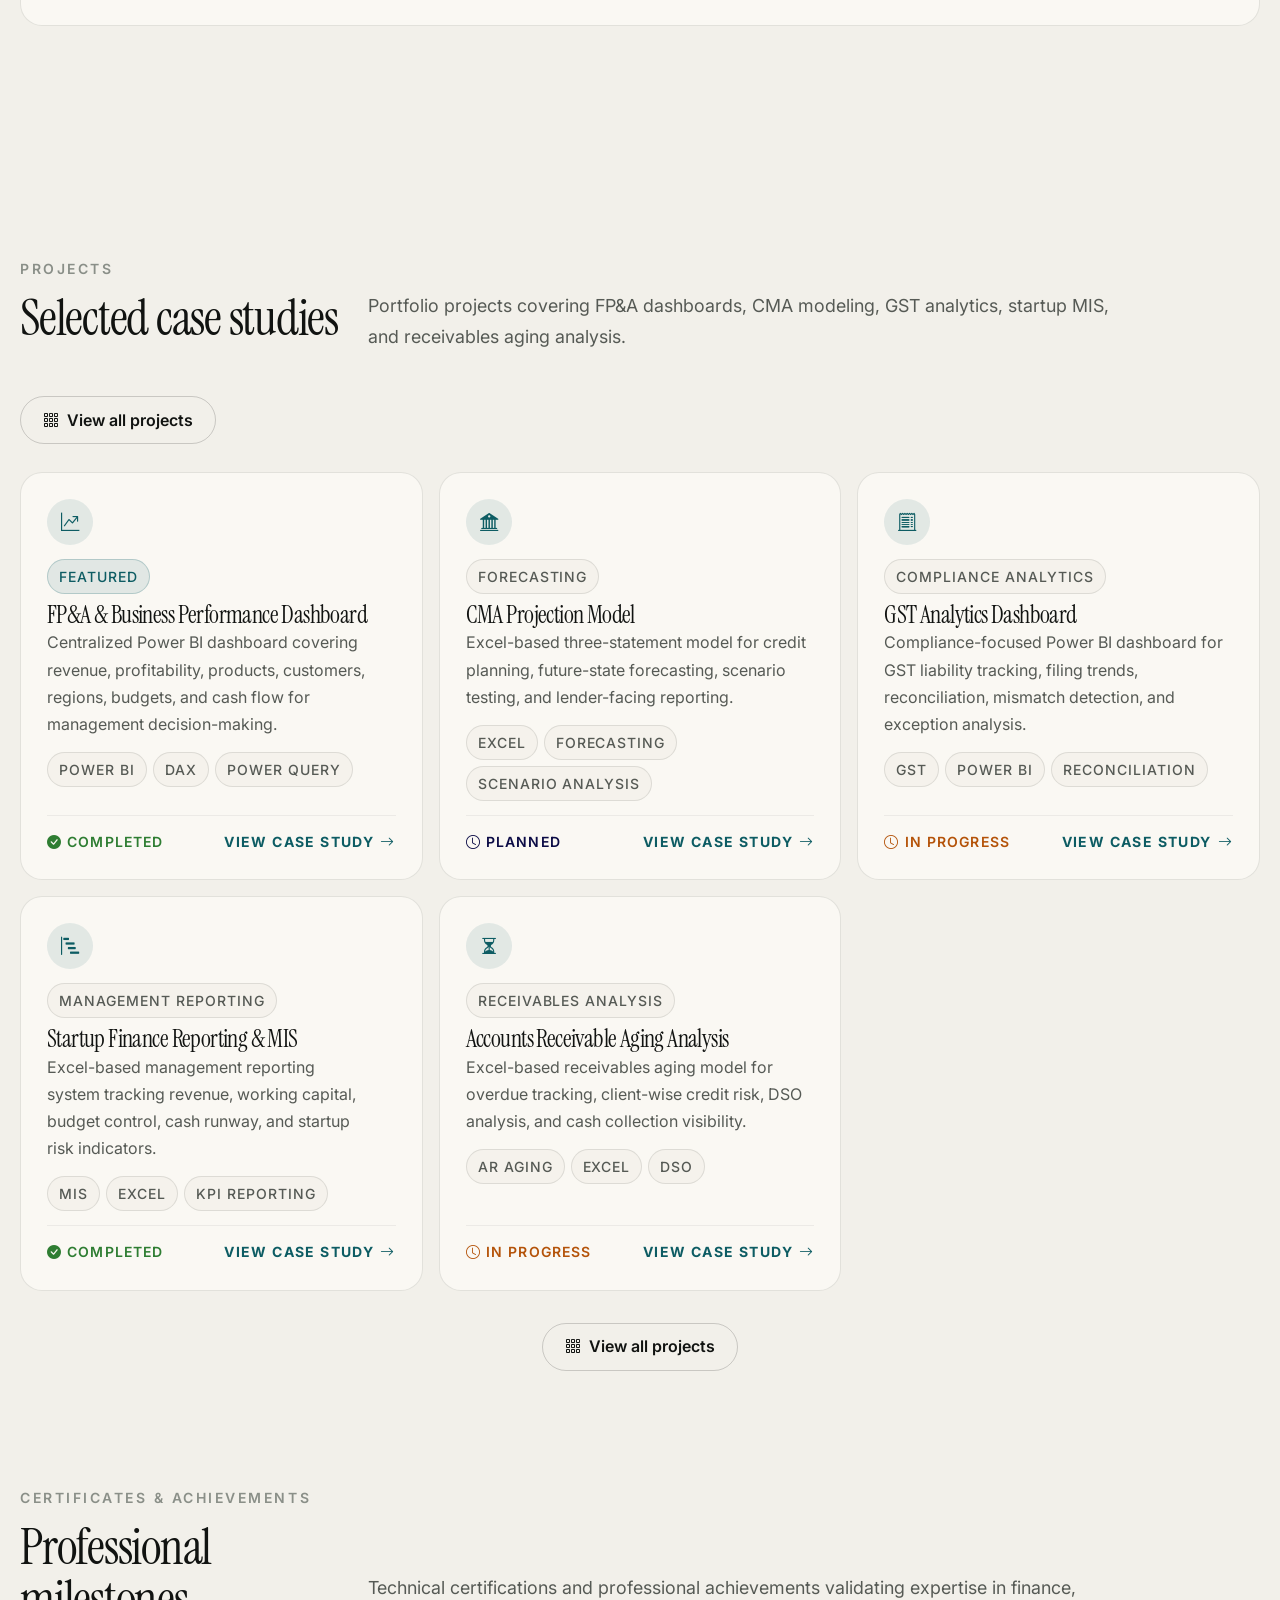
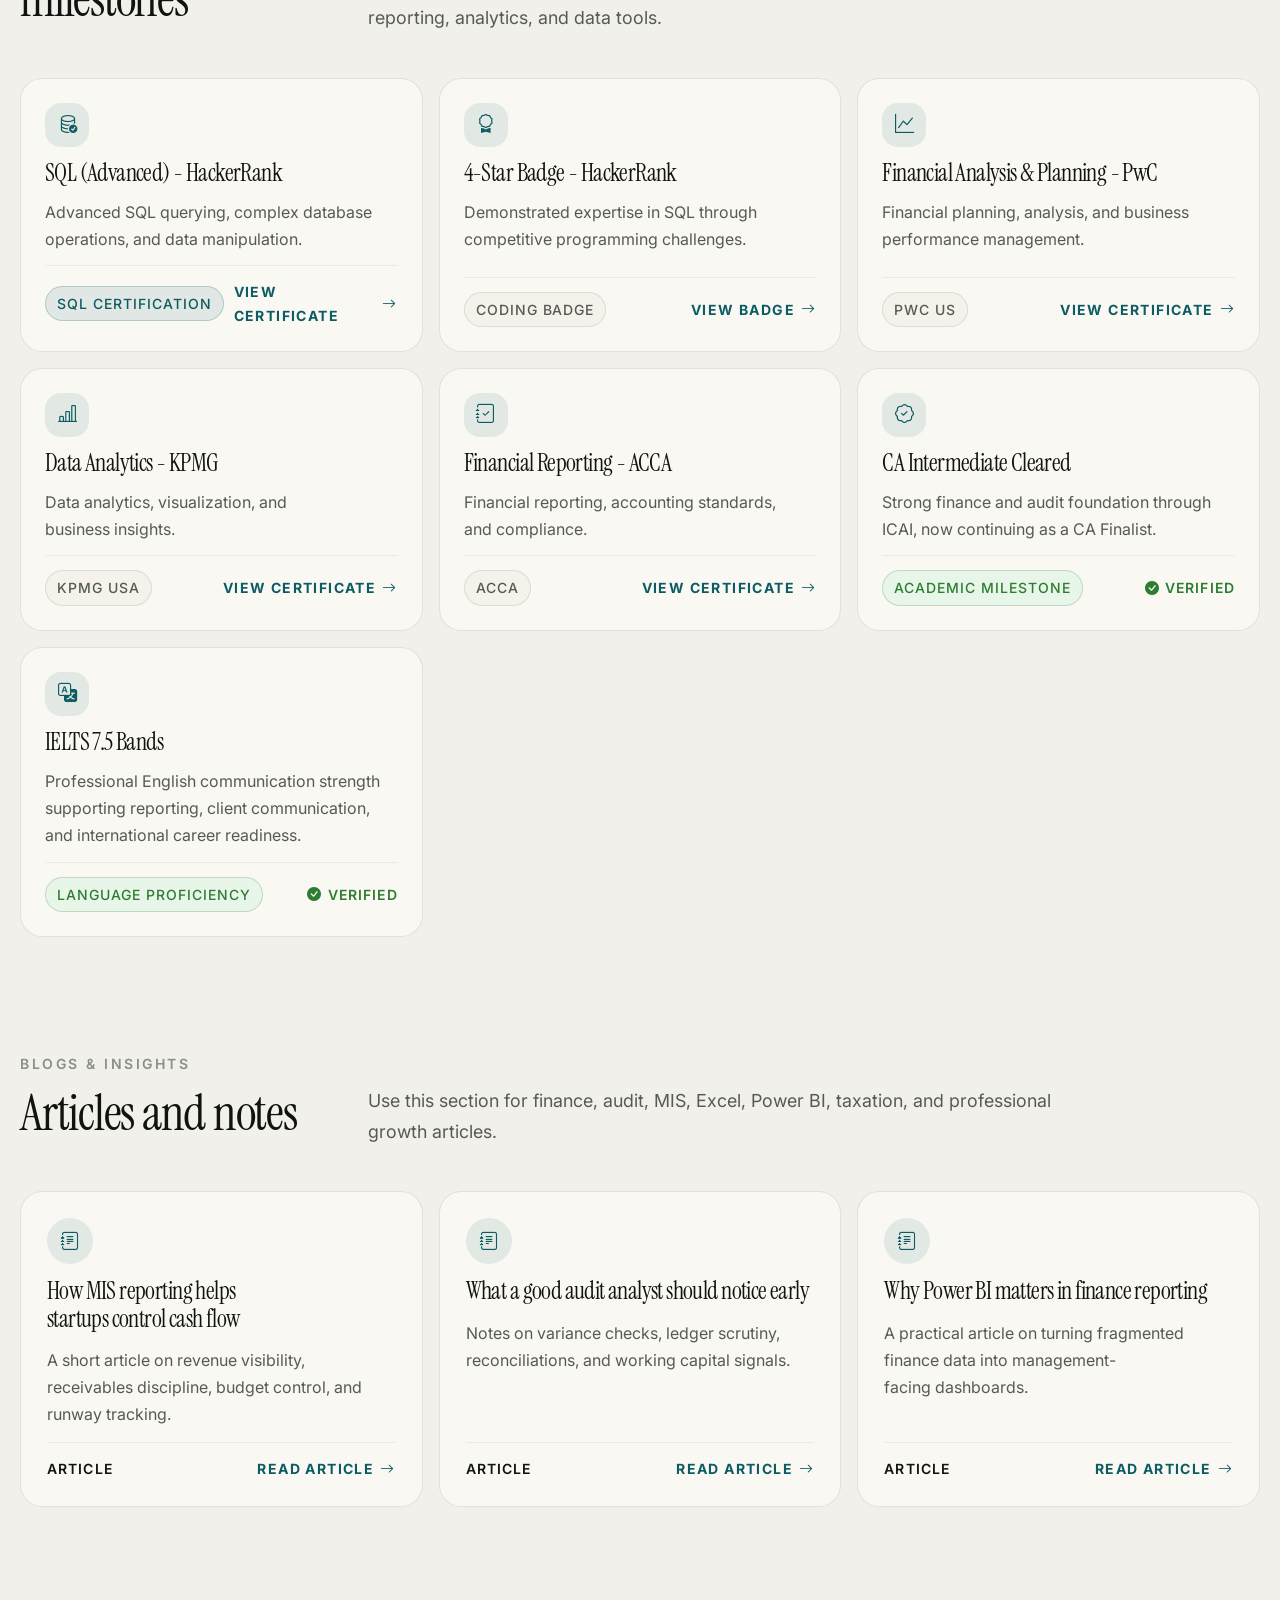
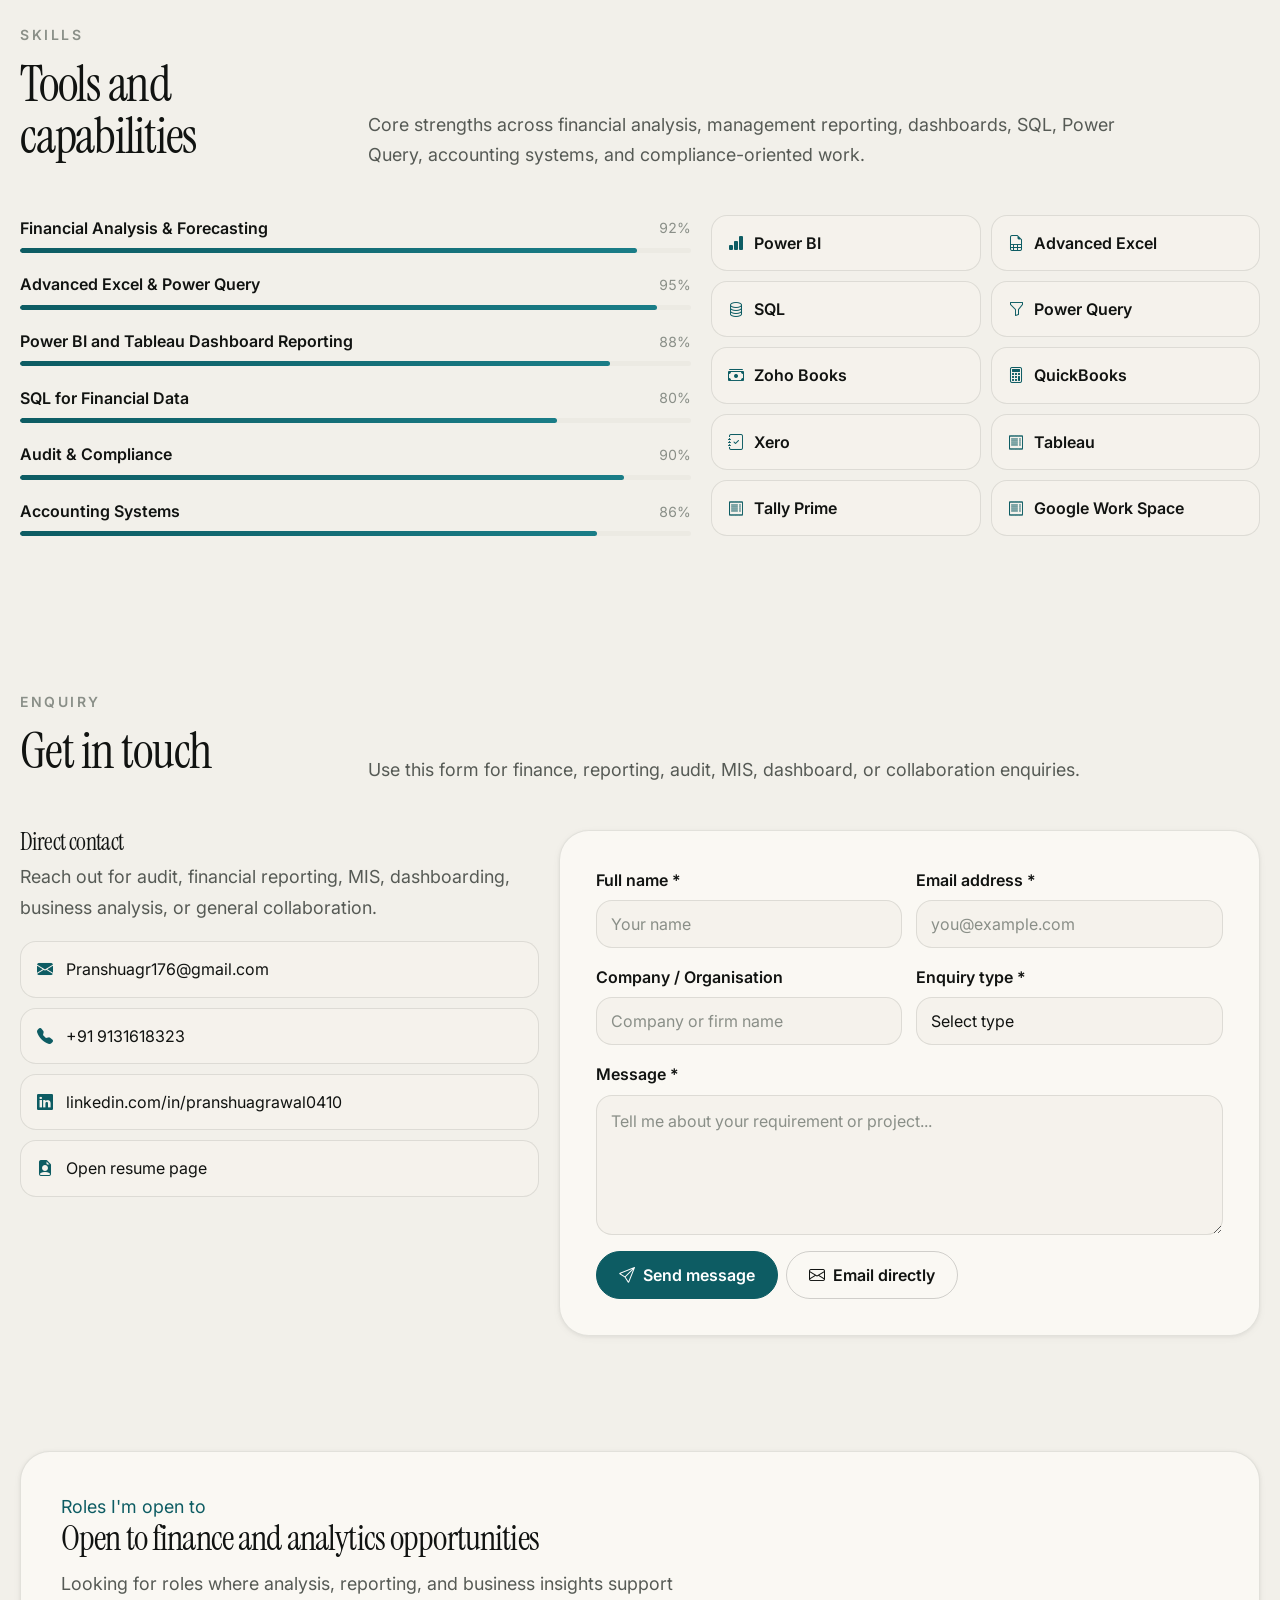
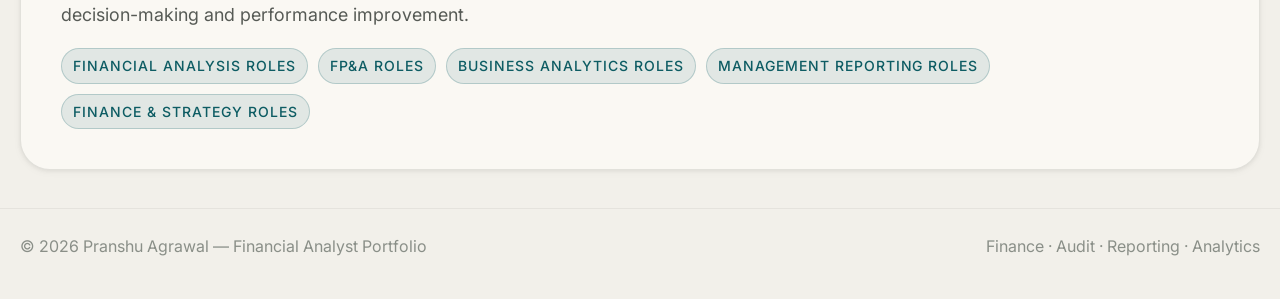
==== commit cbdbf8f7: "Update index.html" ====
--- a/index.html
+++ b/index.html
@@ -299,6 +299,8 @@
         <i class="bi bi-grid-3x3-gap"></i> View all projects
       </a>
     </div>
+
+        
         <div class="projects-grid">
           <article class="project-card" data-aos="fade-up">
             <div class="project-icon"><i class="bi bi-graph-up-arrow"></i></div>
@@ -331,7 +333,7 @@
               <span class="chip">Scenario Analysis</span>
             </div>
             <div class="project-foot">
-              <span class="project-status status-progress"><i class="bi bi-clock"></i> In Progress</span>
+              <span class="project-status status-planned"><i class="bi bi-clock"></i> Planned</span>
               <a class="project-link" href="project-cma.html">View case study <i class="bi bi-arrow-right"></i></a>
             </div>
           </article>
--- a/css/style.css
+++ b/css/style.css
@@ -37,6 +37,8 @@
   --warning-soft:    #fef3c7;
   --error:           #b71c1c;
   --error-soft:      #fdecea;
+  --planned:         #0B0B45;
+  --planned-soft:    #E6E7F5;
 
   /* --- Borders --- */
   --border:          rgba(17, 19, 17, 0.10);
@@ -558,6 +560,12 @@
   border-color: color-mix(in srgb, var(--warning) 22%, transparent);
 }
 
+.chip-planned {
+  background: var(--planned-soft);
+  color: var(--planned);
+  border-color: color-mix(in srgb, var(--planned) 22%, transparent);
+}
+
 .roles-section .roles-card {
   background: var(--surface);
   border: 1px solid var(--border);
@@ -988,8 +996,21 @@
   letter-spacing: 0.08em;
 }
 
+.projects-top-action {
+  display: flex;
+  justify-content: flex-start;
+  margin-bottom: 28px;
+}
+
+.projects-bottom-action {
+  display: flex;
+  justify-content: center;
+  margin-top: 28px;
+}
+
 .status-complete { color: var(--success); }
 .status-progress { color: var(--warning); }
+.status-planned  { color: var(--planned); }
 
 /* =====================================================
    SKILLS
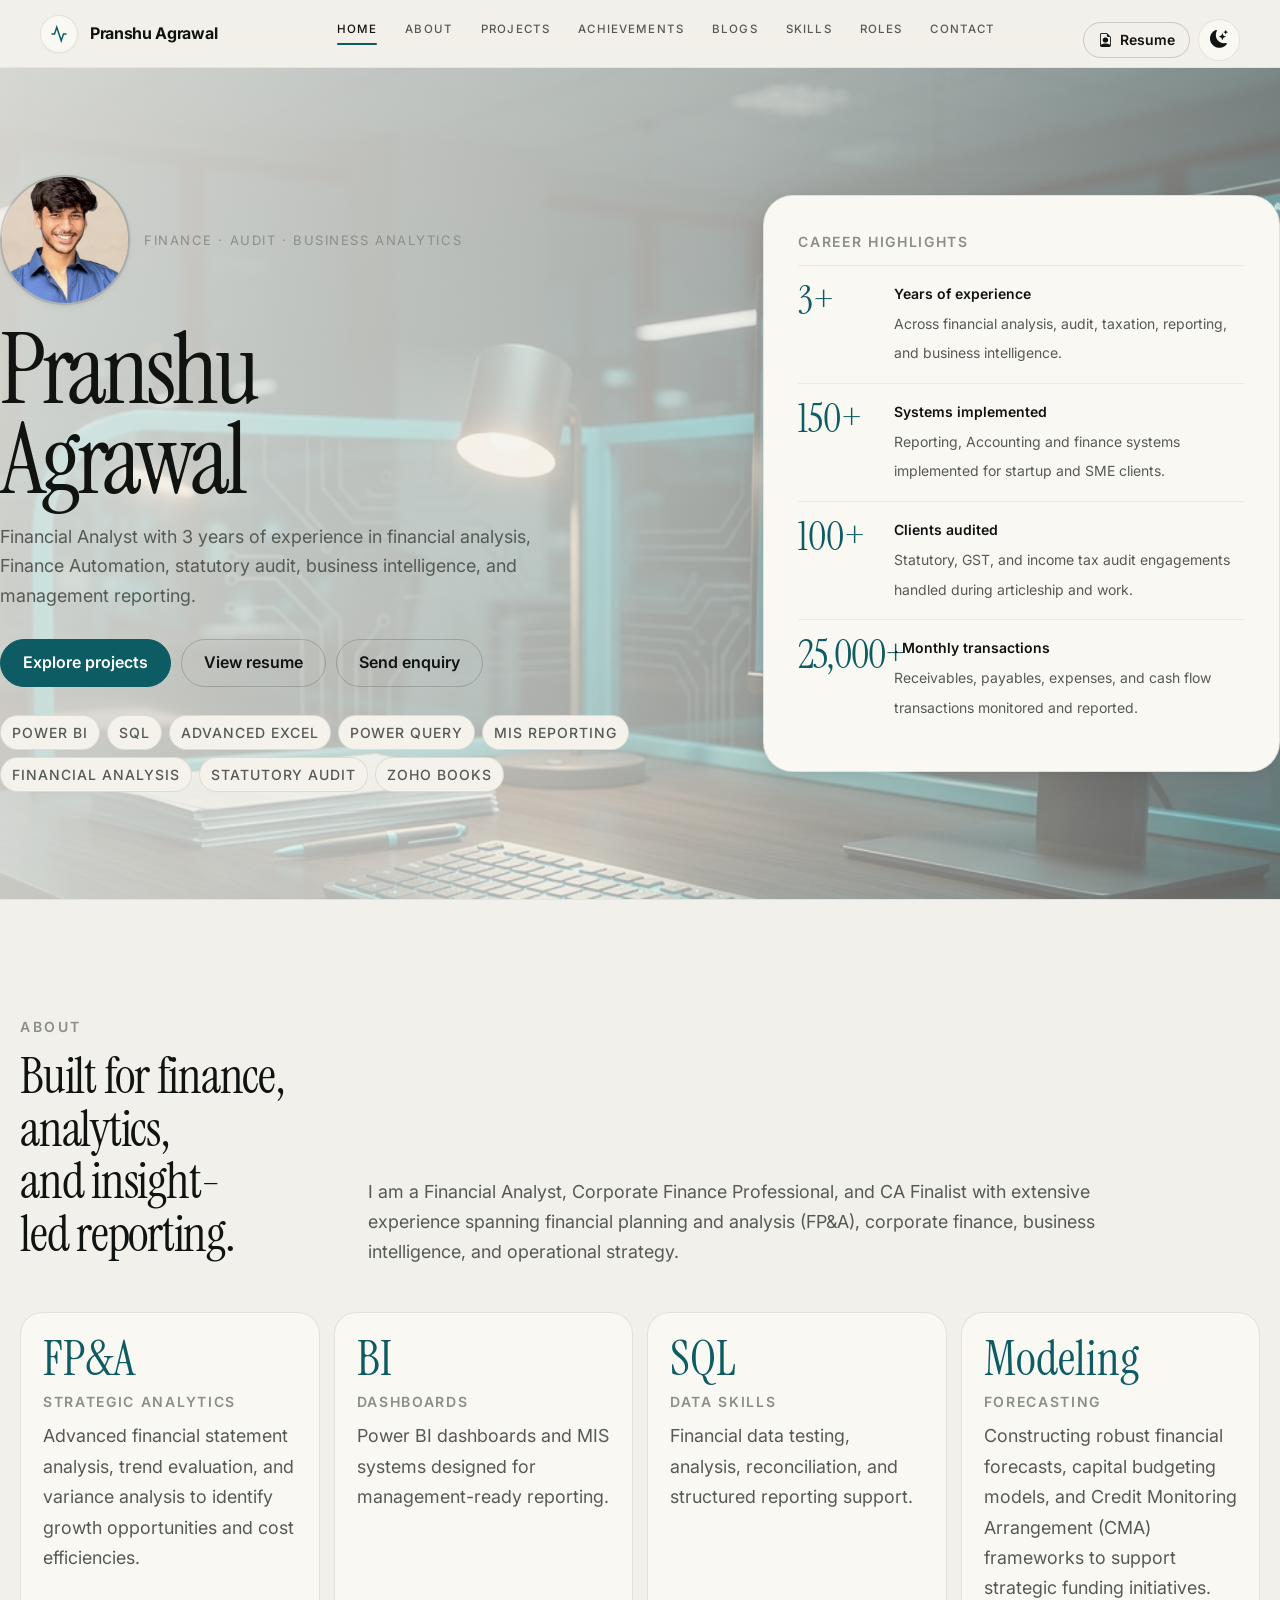
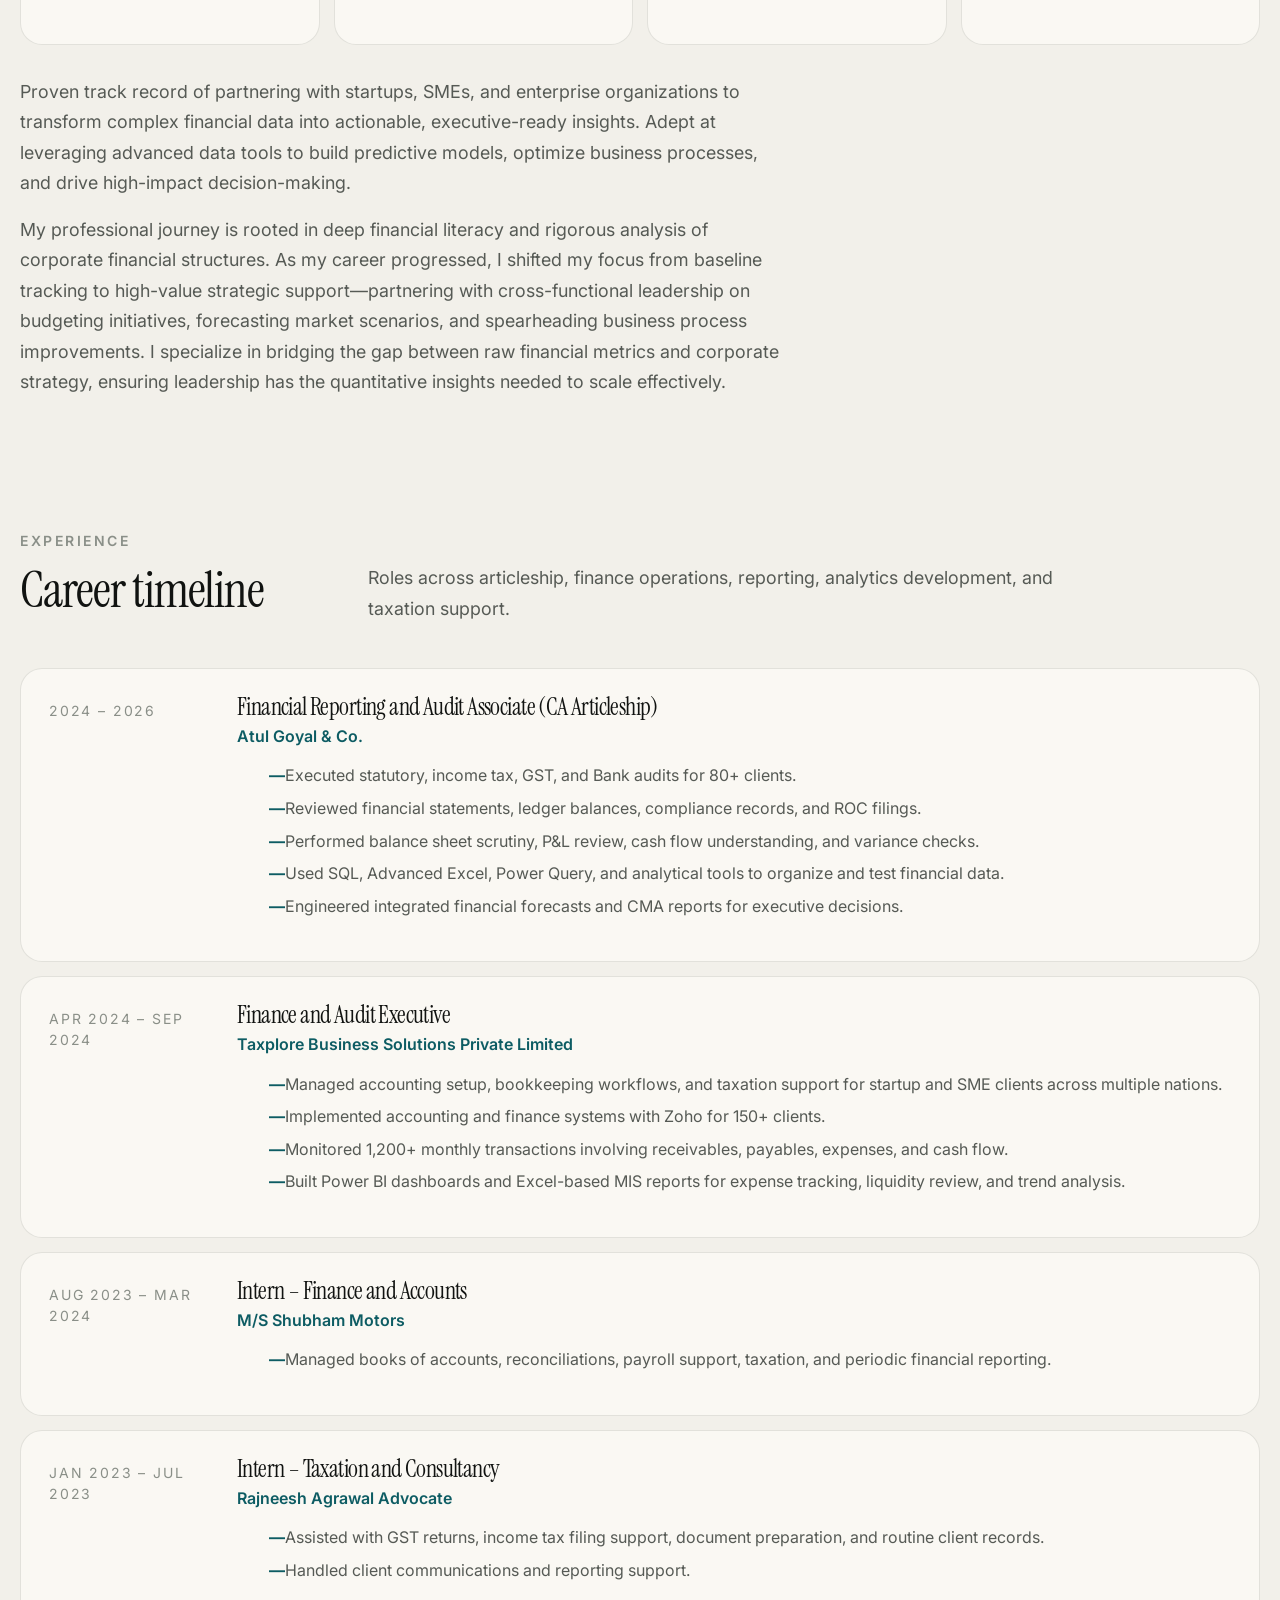
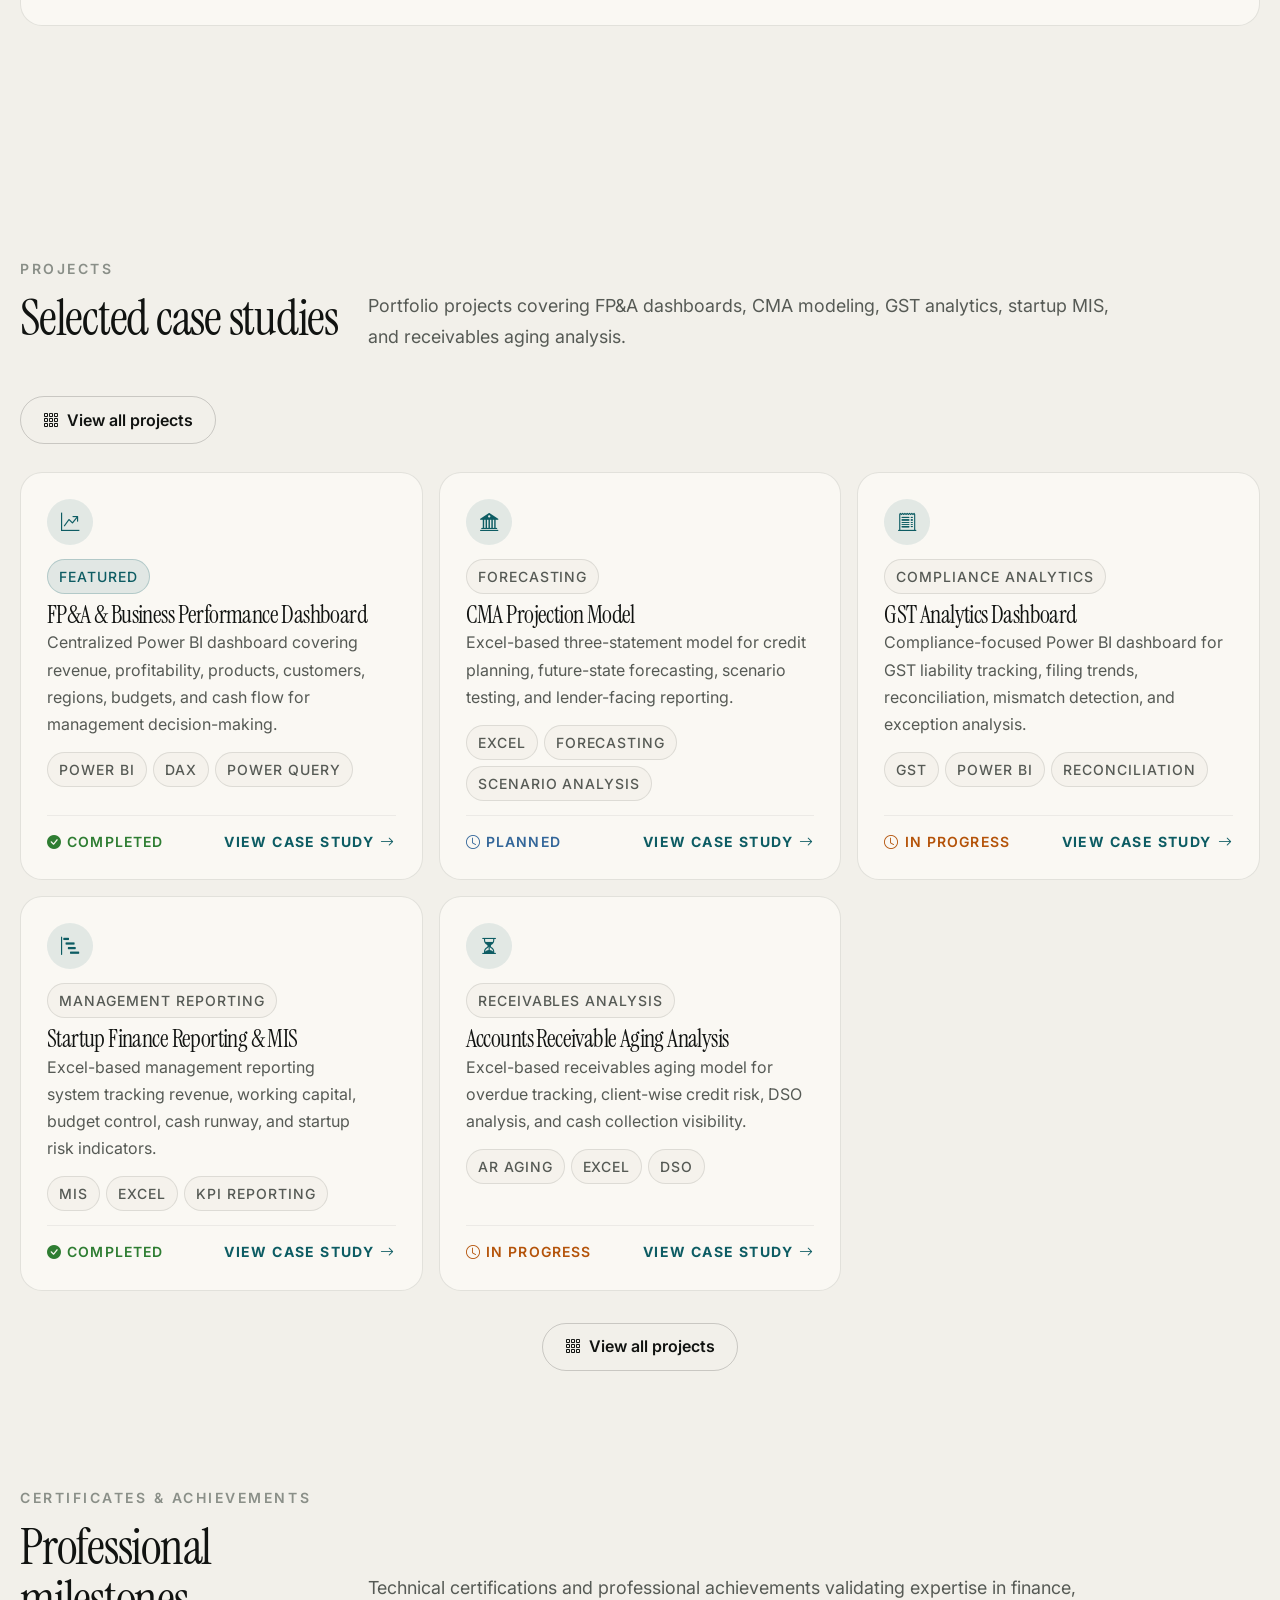
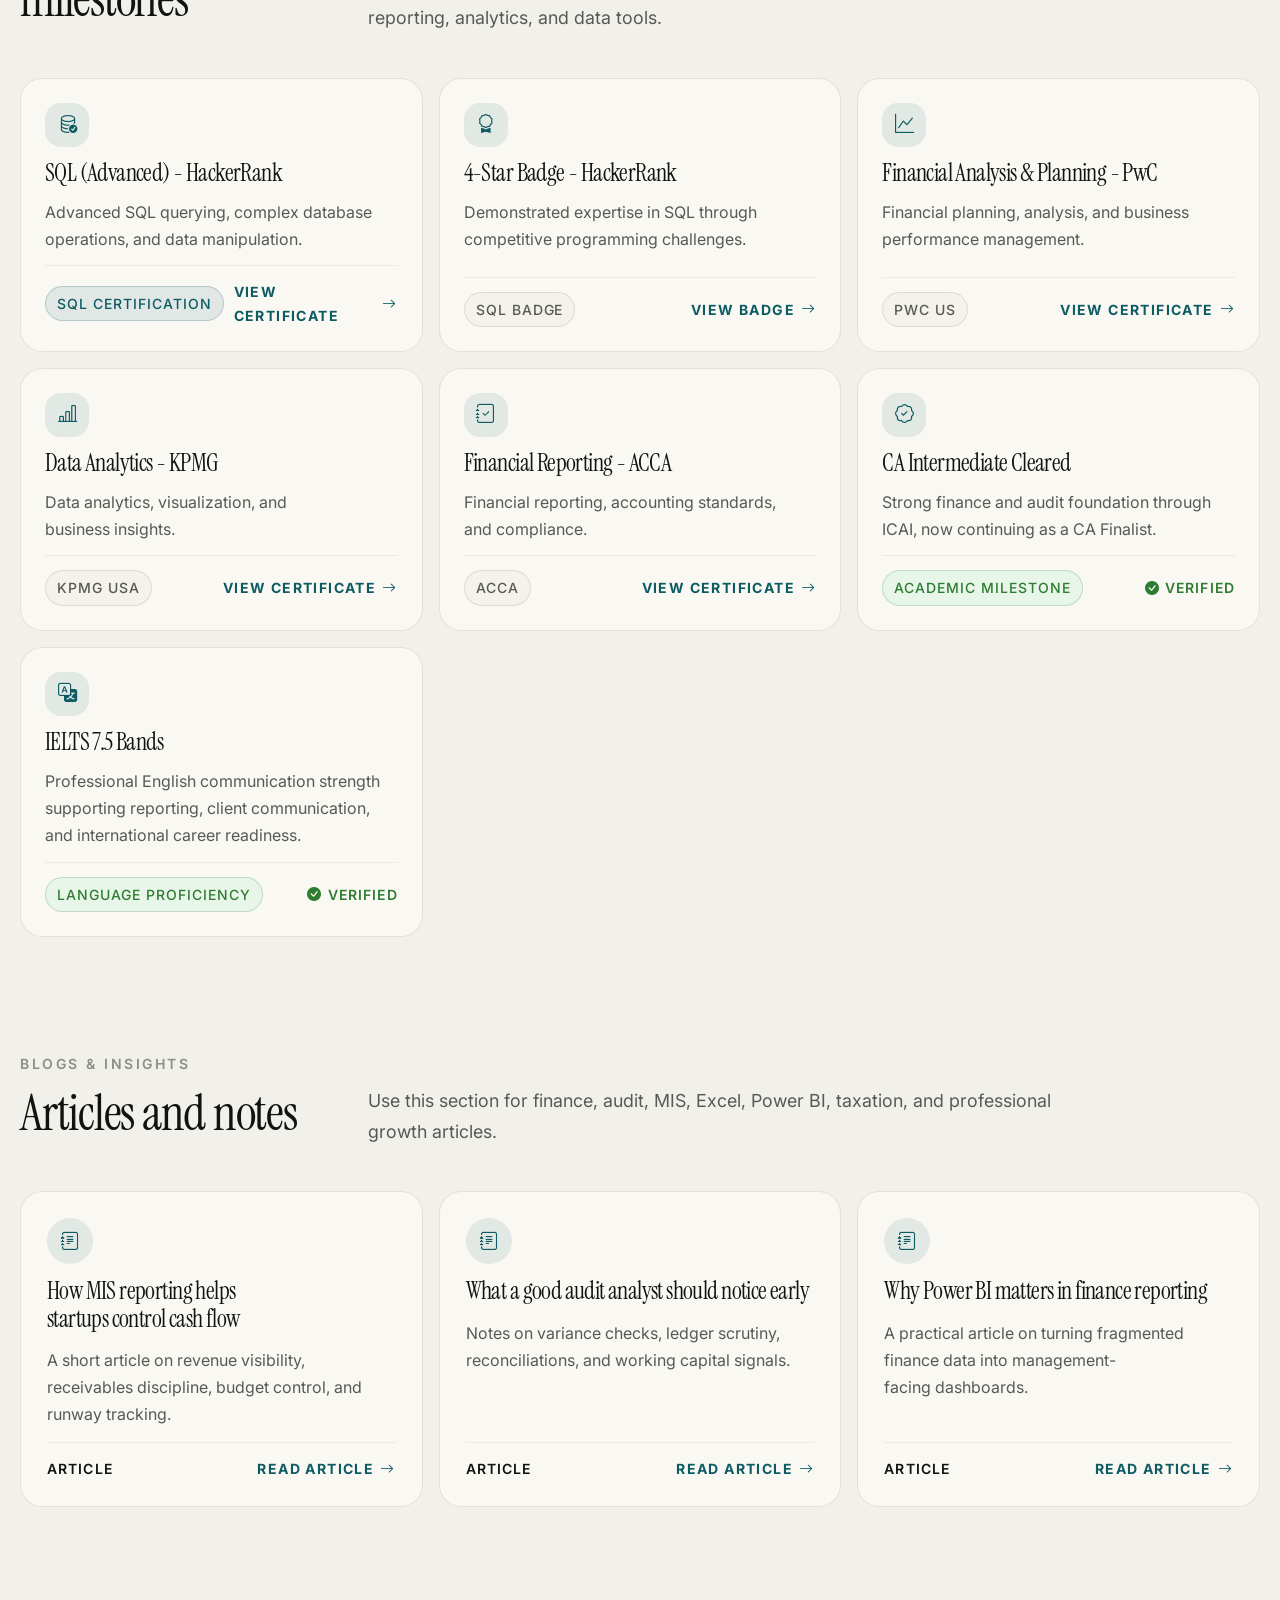
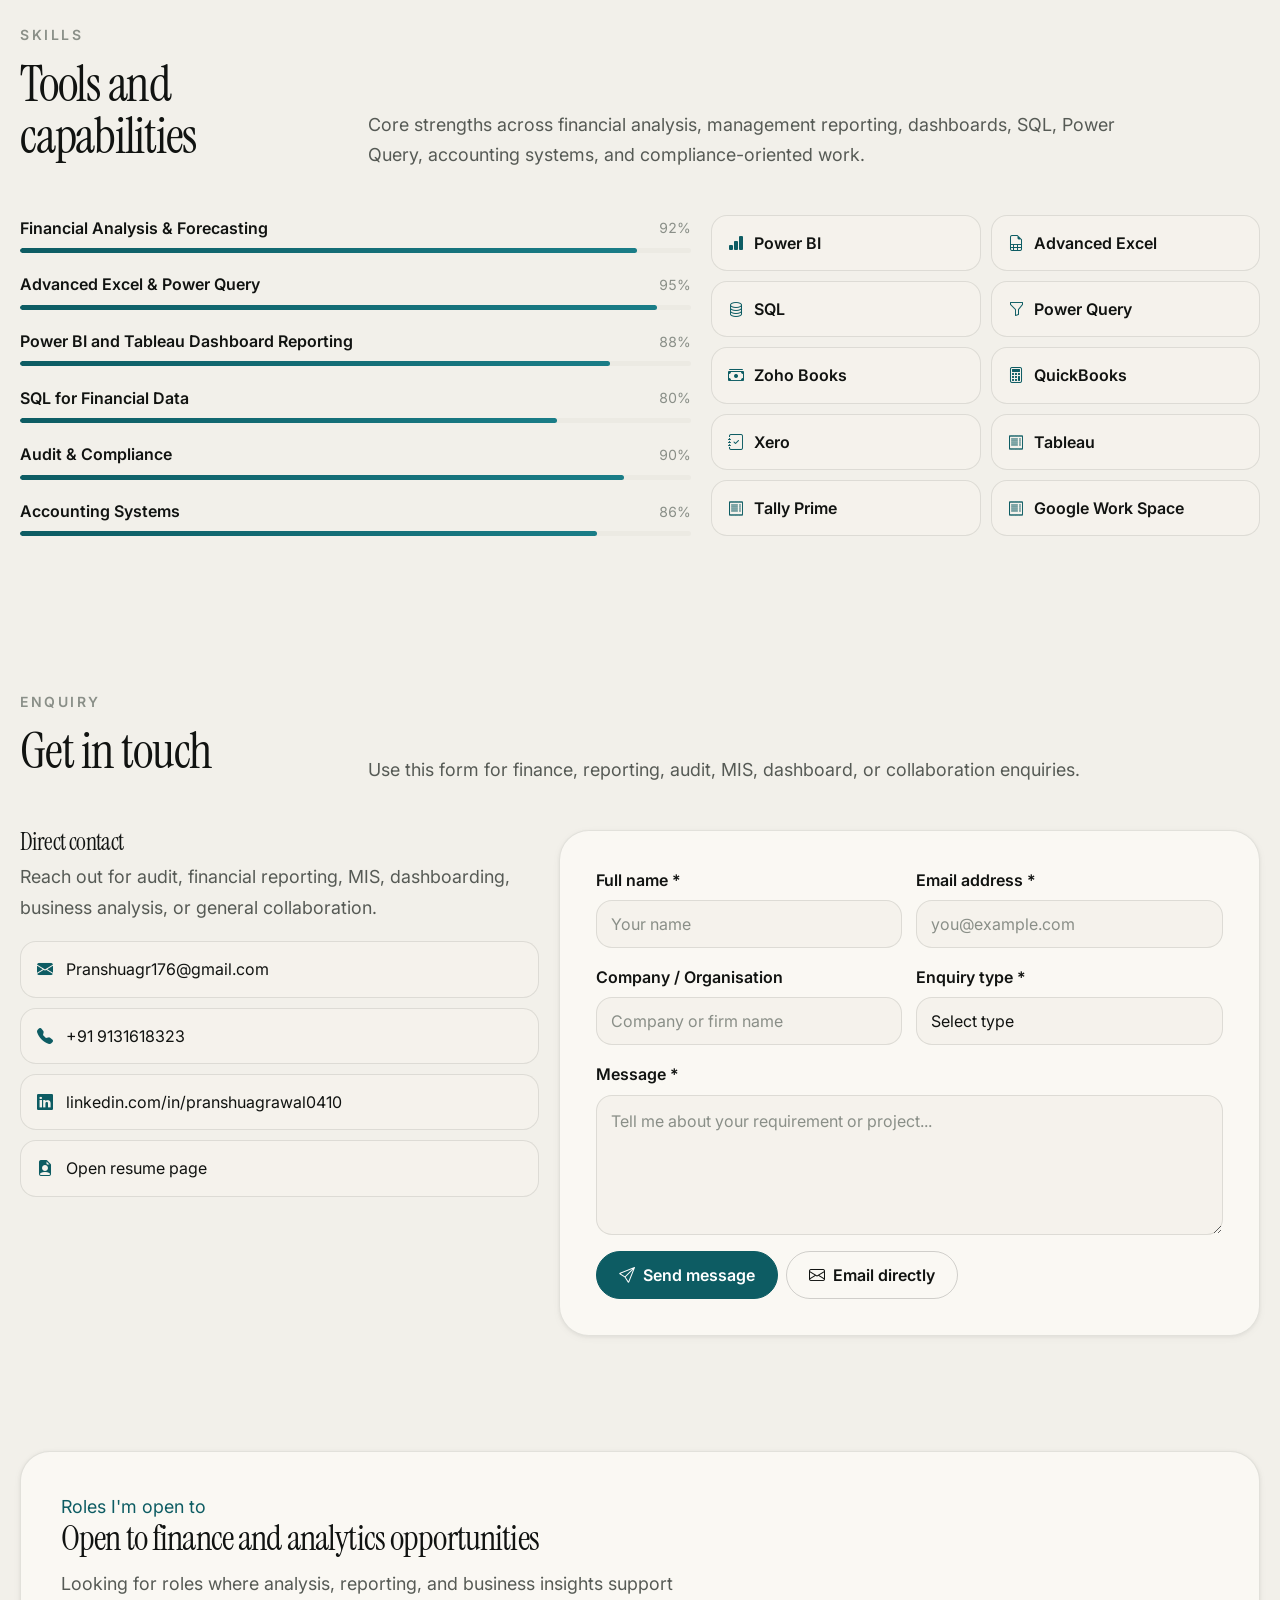
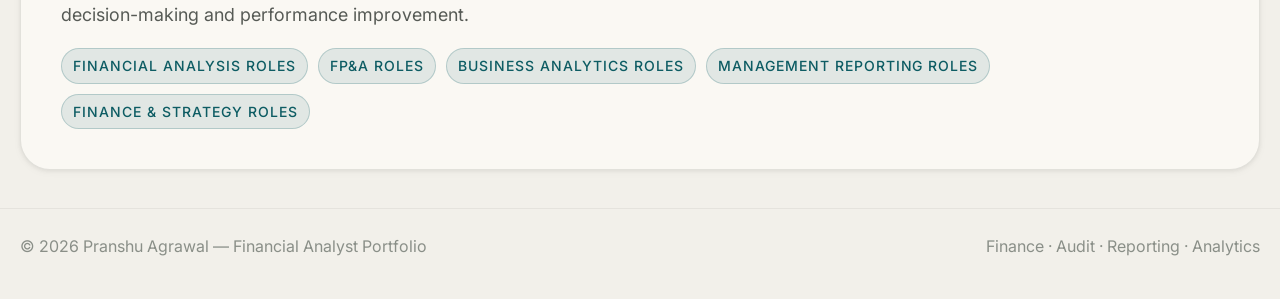
==== commit 87544383: "Update index.html" ====
--- a/index.html
+++ b/index.html
@@ -430,7 +430,7 @@
             <h3>4-Star Badge - HackerRank</h3>
             <p>Demonstrated expertise in SQL through competitive programming challenges.</p>
             <div class="project-foot">
-              <span class="chip">Coding Badge</span>
+              <span class="chip">SQL Badge</span>
               <a href="https://www.hackerrank.com/certificates/iframe/f44a34c142cf" class="project-link" target="_blank" rel="noopener noreferrer">View Badge <i class="bi bi-arrow-right"></i></a>
             </div>
           </article>
--- a/css/style.css
+++ b/css/style.css
@@ -37,8 +37,8 @@
   --warning-soft:    #fef3c7;
   --error:           #b71c1c;
   --error-soft:      #fdecea;
-  --planned:         #0B0B45;
-  --planned-soft:    #E6E7F5;
+  --planned:         #336699;
+  --planned-soft:    #E8EEF4;
 
   /* --- Borders --- */
   --border:          rgba(17, 19, 17, 0.10);
